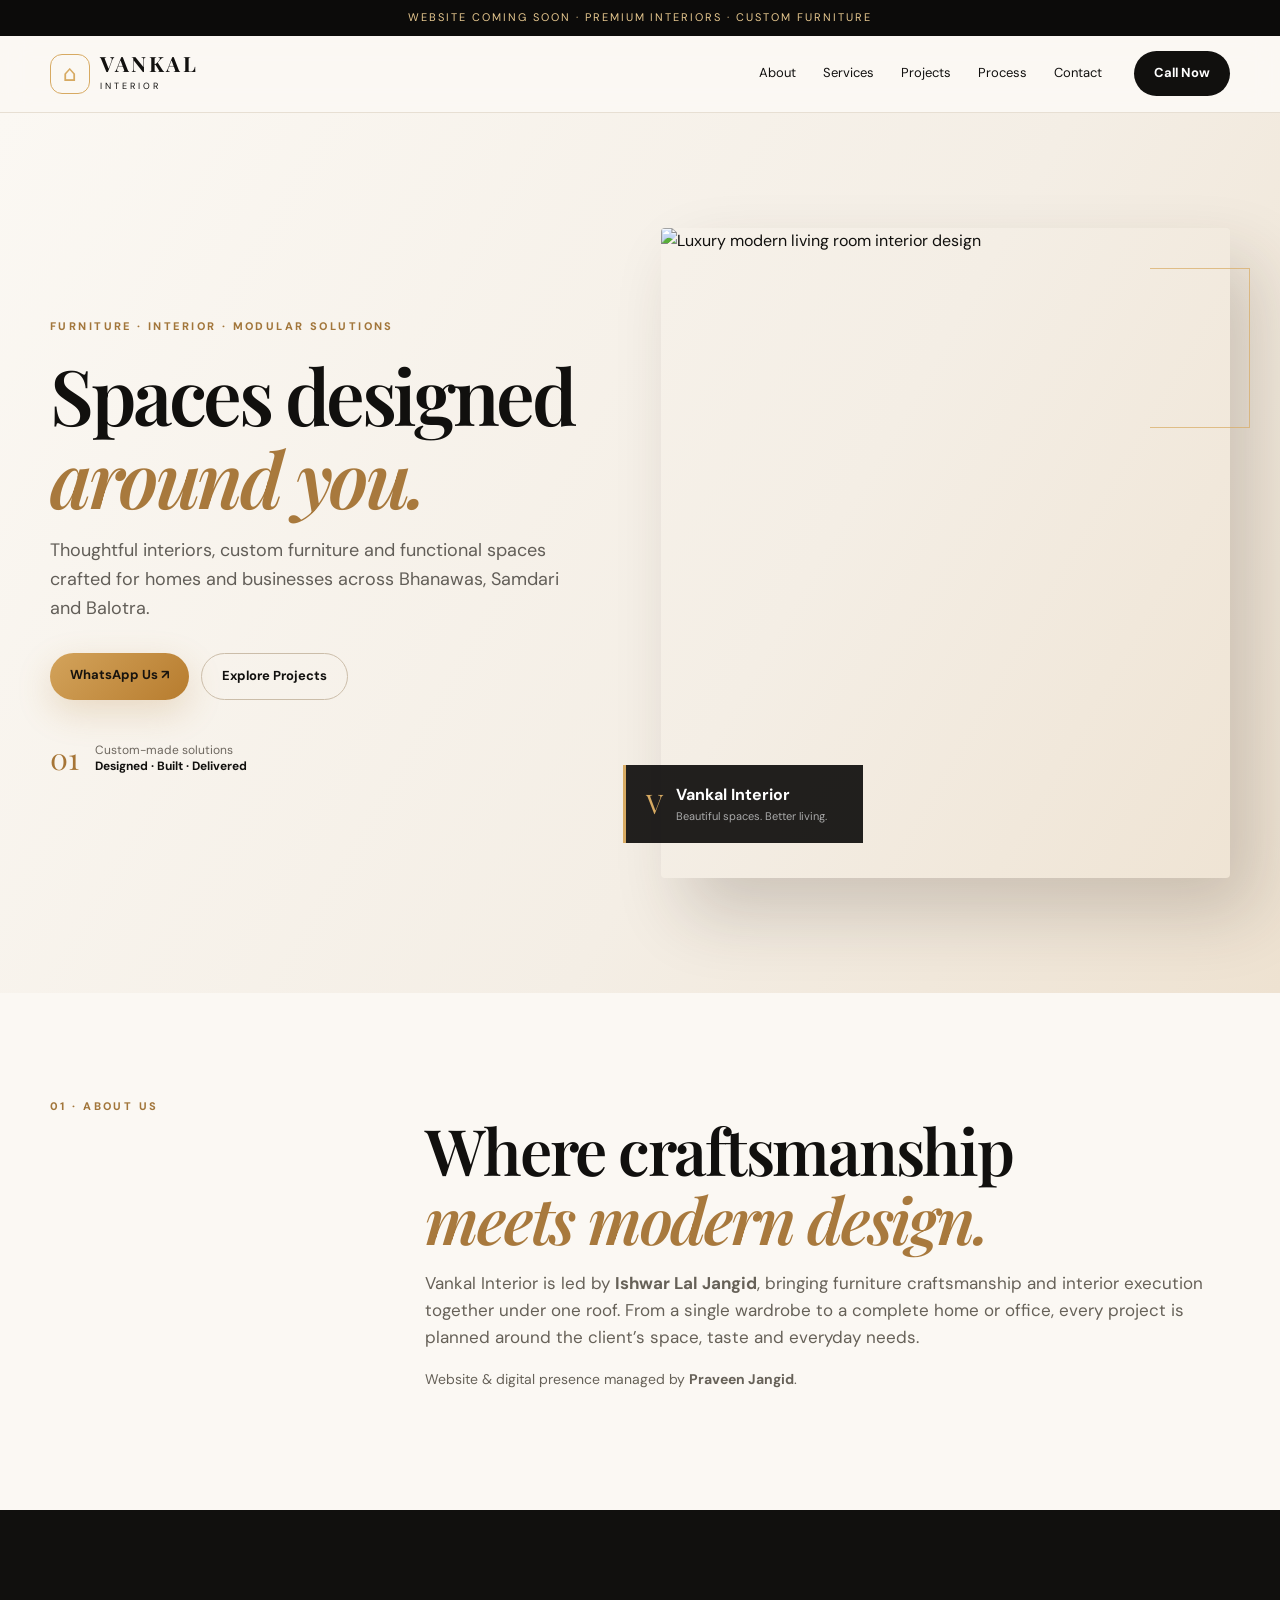
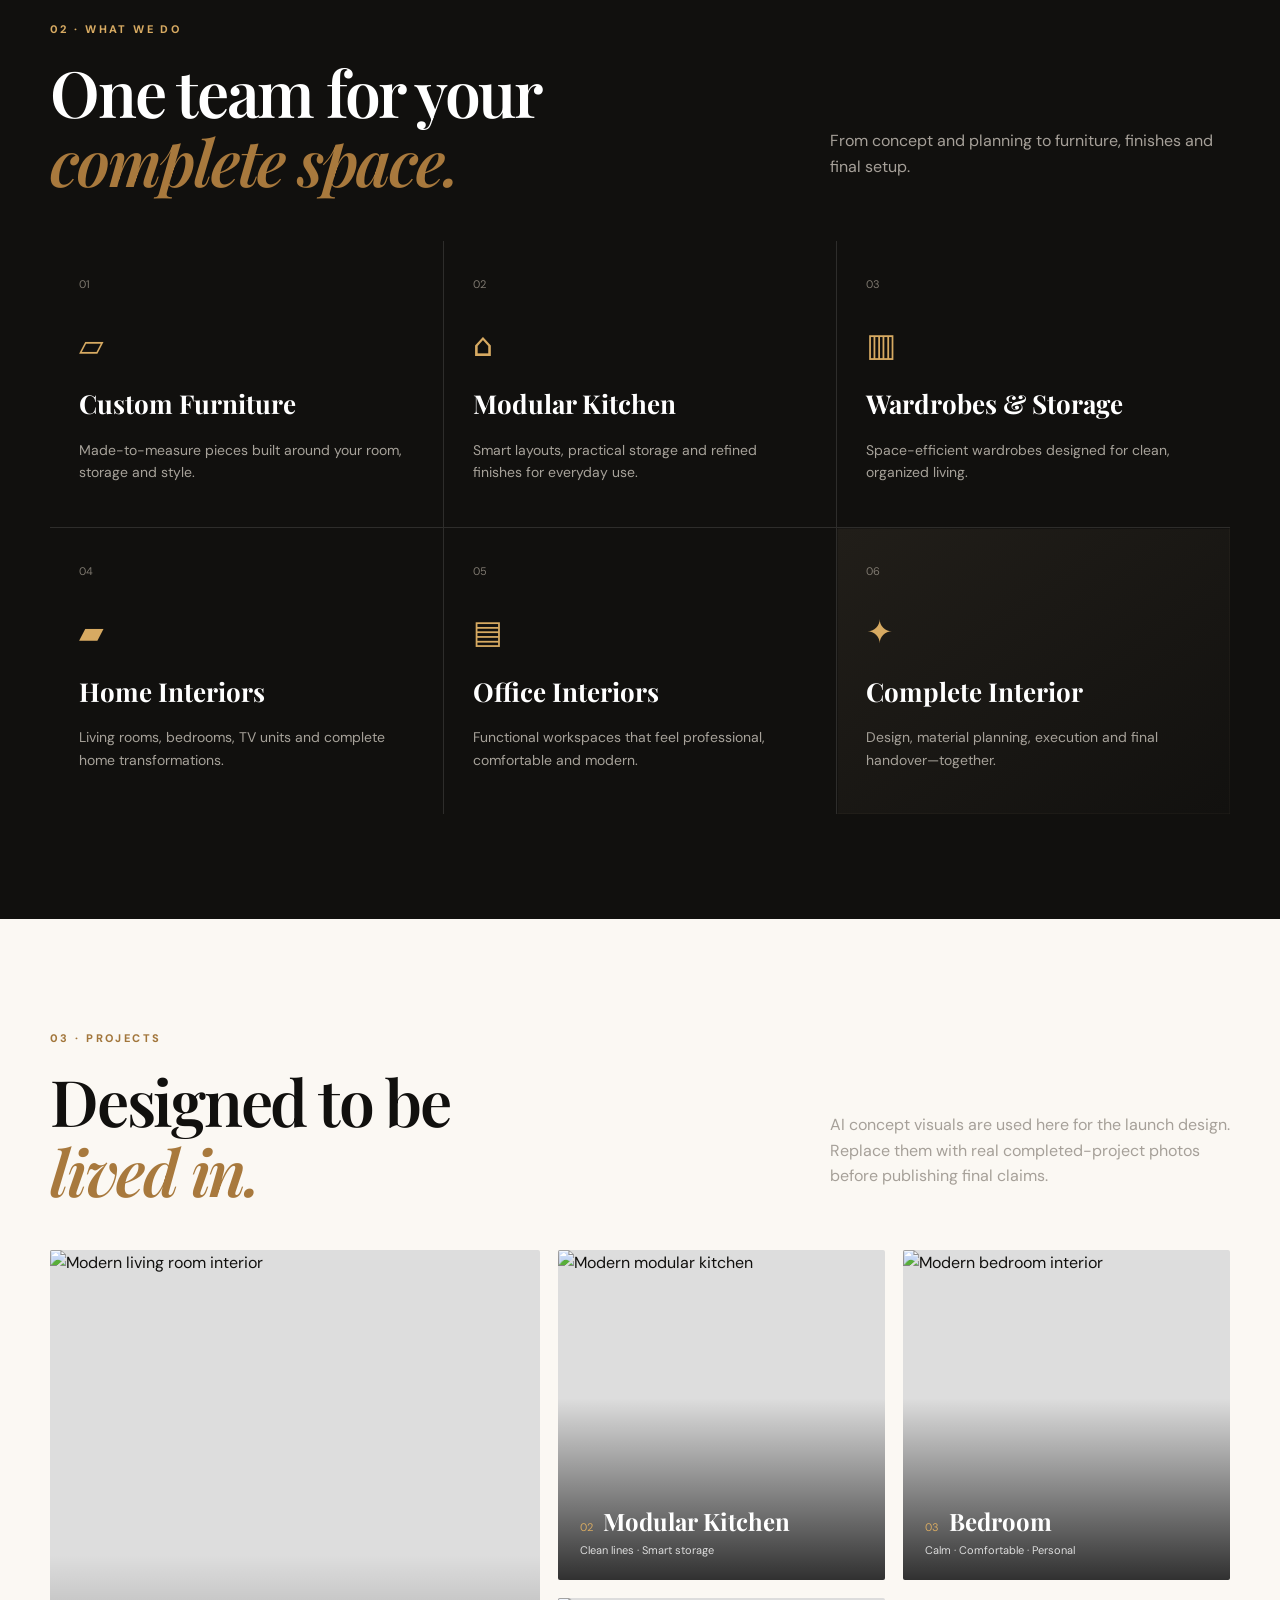
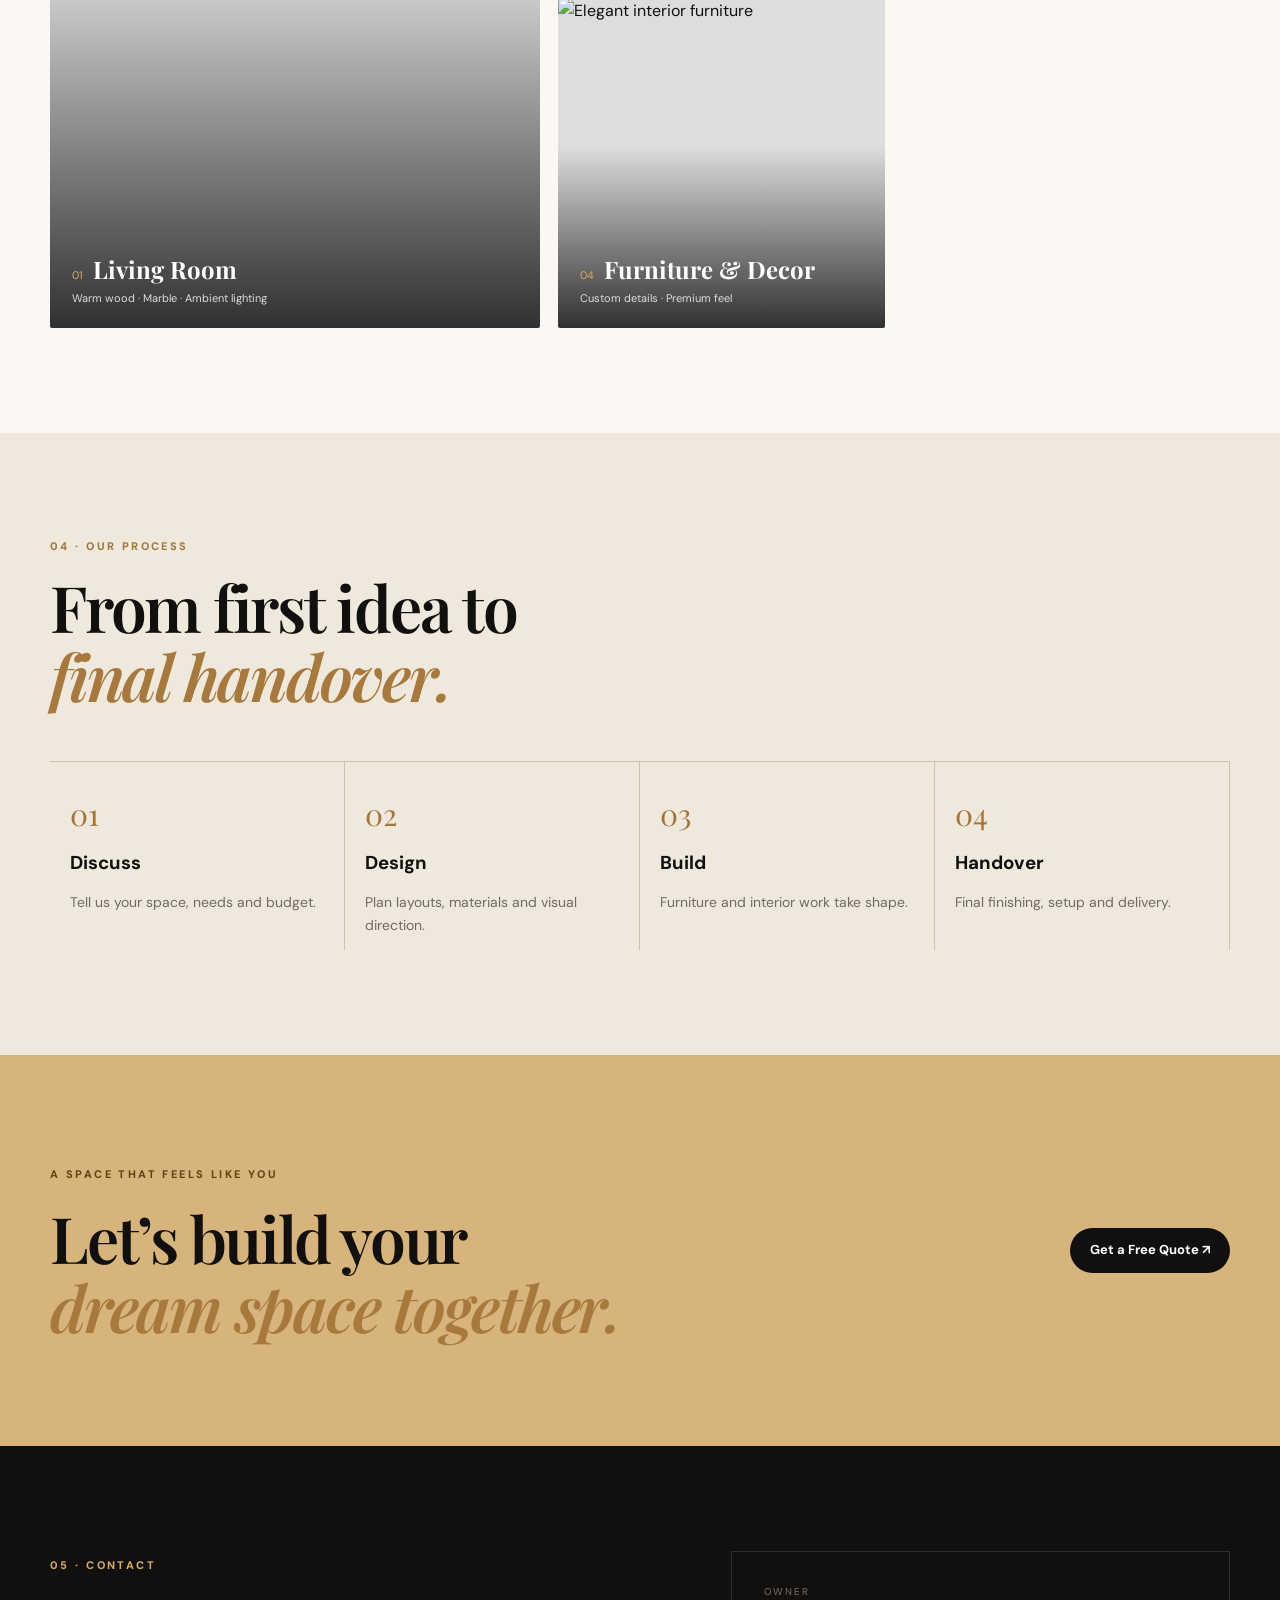
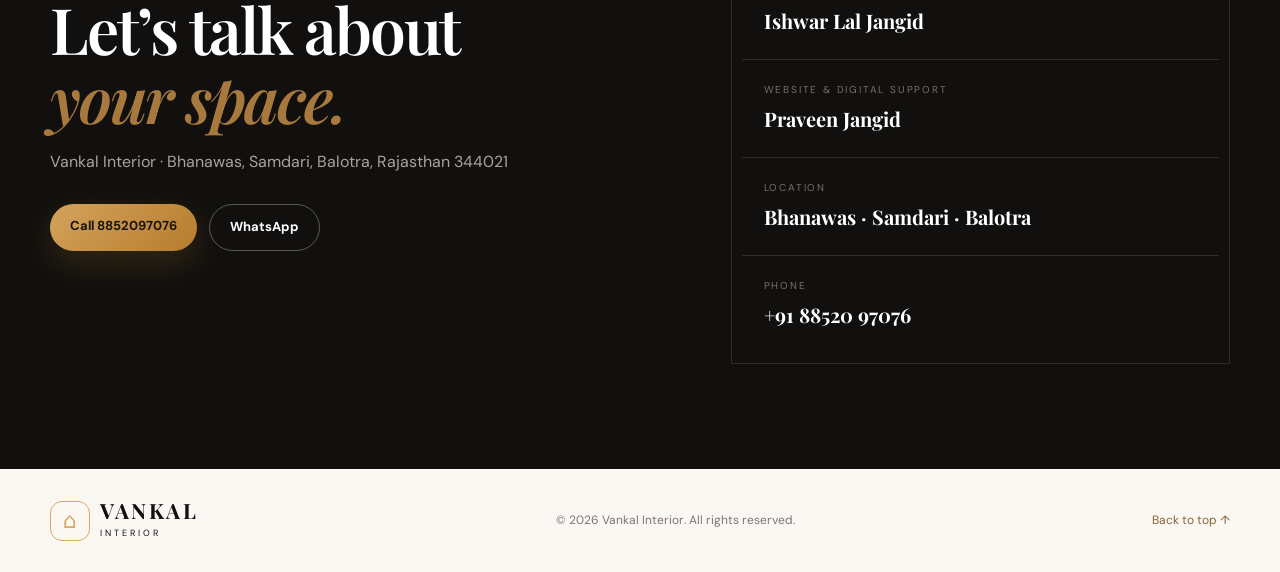
==== index.html @ a860d9b6 "Add files via upload" ====
<!doctype html>
<html lang="en-IN">
<head>
  <meta charset="utf-8">
  <meta name="viewport" content="width=device-width, initial-scale=1">
  <title>Vankal Interior | Furniture & Interior Designer in Bhanawas, Samdari, Balotra</title>
  <meta name="description" content="Vankal Interior by Ishwar Lal Jangid offers custom furniture, modular kitchens, wardrobes, home interiors and office interiors in Bhanawas, Samdari and Balotra, Rajasthan.">
  <meta name="keywords" content="interior designer Bhanawas, interior designer Samdari, interior designer Balotra, furniture Bhanawas, custom furniture Balotra, modular kitchen Samdari, wardrobe furniture Balotra, Vankal Interior">
  <meta name="author" content="Vankal Interior">
  <meta name="theme-color" content="#11100e">
  <meta property="og:title" content="Vankal Interior — Furniture & Interior Solutions">
  <meta property="og:description" content="Custom furniture, modular kitchens, wardrobes and complete interior solutions in Bhanawas, Samdari & Balotra.">
  <meta property="og:type" content="website">
  <meta property="og:image" content="assets/coming-soon-1.png">
  <meta property="og:locale" content="en_IN">
  <link rel="canonical" href="https://YOUR-USERNAME.github.io/vankal-interior/">
  <link rel="icon" href="data:image/svg+xml,%3Csvg xmlns='http://www.w3.org/2000/svg' viewBox='0 0 100 100'%3E%3Crect width='100' height='100' rx='20' fill='%2311100e'/%3E%3Cpath d='M18 53 50 25l32 28v28H18z' fill='none' stroke='%23d9ad63' stroke-width='7'/%3E%3Cpath d='M35 62h30v19H35z' fill='%23d9ad63'/%3E%3C/svg%3E">
  <link rel="preconnect" href="https://fonts.googleapis.com">
  <link rel="preconnect" href="https://fonts.gstatic.com" crossorigin>
  <link href="https://fonts.googleapis.com/css2?family=DM+Sans:wght@400;500;600;700&family=Playfair+Display:wght@500;600;700&display=swap" rel="stylesheet">
  <link rel="stylesheet" href="styles.css">

  <script type="application/ld+json">
  {
    "@context":"https://schema.org",
    "@type":["LocalBusiness","HomeAndConstructionBusiness"],
    "name":"Vankal Interior",
    "image":"https://YOUR-USERNAME.github.io/vankal-interior/assets/coming-soon-1.png",
    "url":"https://YOUR-USERNAME.github.io/vankal-interior/",
    "telephone":"+91-8852097076",
    "address":{
      "@type":"PostalAddress",
      "streetAddress":"Bhanawas",
      "addressLocality":"Samdari",
      "addressRegion":"Rajasthan",
      "postalCode":"344021",
      "addressCountry":"IN"
    },
    "areaServed":["Bhanawas","Samdari","Balotra"],
    "founder":{"@type":"Person","name":"Ishwar Lal Jangid"},
    "sameAs":[]
  }
  </script>
</head>
<body>
  <div class="announcement">WEBSITE COMING SOON · PREMIUM INTERIORS · CUSTOM FURNITURE</div>
  <header class="nav-wrap">
    <nav class="nav container" aria-label="Primary navigation">
      <a class="brand" href="#top" aria-label="Vankal Interior home">
        <span class="brand-mark">⌂</span><span><b>VANKAL</b><small>INTERIOR</small></span>
      </a>
      <div class="nav-links">
        <a href="#about">About</a><a href="#services">Services</a><a href="#projects">Projects</a><a href="#process">Process</a><a href="#contact">Contact</a>
      </div>
      <a class="nav-cta" href="tel:+918852097076">Call Now</a>
      <button class="menu-btn" aria-label="Open menu" aria-expanded="false">☰</button>
    </nav>
  </header>

  <main id="top">
    <section class="hero section-pad">
      <div class="hero-glow"></div>
      <div class="container hero-grid">
        <div class="hero-copy reveal">
          <div class="eyebrow">FURNITURE · INTERIOR · MODULAR SOLUTIONS</div>
          <h1>Spaces designed<br><em>around you.</em></h1>
          <p class="lead">Thoughtful interiors, custom furniture and functional spaces crafted for homes and businesses across Bhanawas, Samdari and Balotra.</p>
          <div class="hero-actions"><a class="btn btn-gold" href="https://wa.me/918852097076?text=Hello%20Vankal%20Interior%2C%20I%20want%20a%20design%20consultation." target="_blank" rel="noopener">WhatsApp Us ↗</a><a class="btn btn-outline" href="#projects">Explore Projects</a></div>
          <div class="mini-proof"><span>01</span><p>Custom-made solutions<br><b>Designed · Built · Delivered</b></p></div>
        </div>
        <div class="hero-visual reveal">
          <div class="image-frame"><img src="https://images.unsplash.com/photo-1600607687920-4e2a09cf159d?auto=format&fit=crop&w=1400&q=88" alt="Luxury modern living room interior design" loading="eager"></div>
          <div class="floating-card"><span>V</span><div><strong>Vankal Interior</strong><small>Beautiful spaces. Better living.</small></div></div>
          <div class="gold-stroke"></div>
        </div>
      </div>
    </section>

    <section id="about" class="section-pad about">
      <div class="container two-col">
        <div class="section-kicker">01 · ABOUT US</div>
        <div><h2>Where craftsmanship<br><em>meets modern design.</em></h2><p>Vankal Interior is led by <strong>Ishwar Lal Jangid</strong>, bringing furniture craftsmanship and interior execution together under one roof. From a single wardrobe to a complete home or office, every project is planned around the client’s space, taste and everyday needs.</p><p class="muted">Website & digital presence managed by <strong>Praveen Jangid</strong>.</p></div>
      </div>
    </section>

    <section id="services" class="section-pad dark-section">
      <div class="container">
        <div class="section-head"><div><span class="section-kicker">02 · WHAT WE DO</span><h2>One team for your<br><em>complete space.</em></h2></div><p>From concept and planning to furniture, finishes and final setup.</p></div>
        <div class="service-grid">
          <article class="service-card"><span>01</span><div class="service-icon">▱</div><h3>Custom Furniture</h3><p>Made-to-measure pieces built around your room, storage and style.</p></article>
          <article class="service-card"><span>02</span><div class="service-icon">⌂</div><h3>Modular Kitchen</h3><p>Smart layouts, practical storage and refined finishes for everyday use.</p></article>
          <article class="service-card"><span>03</span><div class="service-icon">▥</div><h3>Wardrobes & Storage</h3><p>Space-efficient wardrobes designed for clean, organized living.</p></article>
          <article class="service-card"><span>04</span><div class="service-icon">▰</div><h3>Home Interiors</h3><p>Living rooms, bedrooms, TV units and complete home transformations.</p></article>
          <article class="service-card"><span>05</span><div class="service-icon">▤</div><h3>Office Interiors</h3><p>Functional workspaces that feel professional, comfortable and modern.</p></article>
          <article class="service-card featured"><span>06</span><div class="service-icon">✦</div><h3>Complete Interior</h3><p>Design, material planning, execution and final handover—together.</p></article>
        </div>
      </div>
    </section>

    <section id="projects" class="section-pad">
      <div class="container"><div class="section-head"><div><span class="section-kicker">03 · PROJECTS</span><h2>Designed to be<br><em>lived in.</em></h2></div><p>AI concept visuals are used here for the launch design. Replace them with real completed-project photos before publishing final claims.</p></div>
        <div class="project-grid">
          <figure class="project project-large"><img src="https://images.unsplash.com/photo-1600210492486-724fe5c67fb0?auto=format&fit=crop&w=1200&q=85" alt="Modern living room interior" loading="lazy"><figcaption><span>01</span><b>Living Room</b><small>Warm wood · Marble · Ambient lighting</small></figcaption></figure>
          <figure class="project"><img src="https://images.unsplash.com/photo-1600566753190-17f0baa2a6c3?auto=format&fit=crop&w=900&q=85" alt="Modern modular kitchen" loading="lazy"><figcaption><span>02</span><b>Modular Kitchen</b><small>Clean lines · Smart storage</small></figcaption></figure>
          <figure class="project"><img src="https://images.unsplash.com/photo-1616486338812-3dadae4b4ace?auto=format&fit=crop&w=900&q=85" alt="Modern bedroom interior" loading="lazy"><figcaption><span>03</span><b>Bedroom</b><small>Calm · Comfortable · Personal</small></figcaption></figure>
          <figure class="project"><img src="https://images.unsplash.com/photo-1618220179428-22790b461013?auto=format&fit=crop&w=900&q=85" alt="Elegant interior furniture" loading="lazy"><figcaption><span>04</span><b>Furniture & Decor</b><small>Custom details · Premium feel</small></figcaption></figure>
        </div>
      </div>
    </section>

    <section id="process" class="section-pad process-section">
      <div class="container"><div class="section-kicker">04 · OUR PROCESS</div><h2>From first idea to<br><em>final handover.</em></h2><div class="steps"><div><span>01</span><h3>Discuss</h3><p>Tell us your space, needs and budget.</p></div><div><span>02</span><h3>Design</h3><p>Plan layouts, materials and visual direction.</p></div><div><span>03</span><h3>Build</h3><p>Furniture and interior work take shape.</p></div><div><span>04</span><h3>Handover</h3><p>Final finishing, setup and delivery.</p></div></div></div>
    </section>

    <section class="section-pad quote-section"><div class="container quote-card"><div><span class="section-kicker">A SPACE THAT FEELS LIKE YOU</span><h2>Let’s build your<br><em>dream space together.</em></h2></div><a class="btn btn-dark" href="https://wa.me/918852097076?text=Hello%20Vankal%20Interior%2C%20I%20would%20like%20a%20quote." target="_blank" rel="noopener">Get a Free Quote ↗</a></div></section>

    <section id="contact" class="section-pad dark-section contact-section">
      <div class="container contact-grid"><div><span class="section-kicker">05 · CONTACT</span><h2>Let’s talk about<br><em>your space.</em></h2><p class="contact-copy">Vankal Interior · Bhanawas, Samdari, Balotra, Rajasthan 344021</p><div class="contact-actions"><a class="btn btn-gold" href="tel:+918852097076">Call 8852097076</a><a class="btn btn-outline-light" href="https://wa.me/918852097076" target="_blank" rel="noopener">WhatsApp</a></div></div><div class="contact-panel"><div><small>OWNER</small><strong>Ishwar Lal Jangid</strong></div><div><small>WEBSITE & DIGITAL SUPPORT</small><strong>Praveen Jangid</strong></div><div><small>LOCATION</small><strong>Bhanawas · Samdari · Balotra</strong></div><div><small>PHONE</small><strong>+91 88520 97076</strong></div></div></div>
    </section>
  </main>
  <footer><div class="container footer"><div class="brand"><span class="brand-mark">⌂</span><span><b>VANKAL</b><small>INTERIOR</small></span></div><p>© <span id="year"></span> Vankal Interior. All rights reserved.</p><a href="#top">Back to top ↑</a></div></footer>
  <script src="script.js"></script>
</body>
</html>
---- styles.css ----
:root{--ink:#11100e;--ink2:#191714;--cream:#f3eee6;--paper:#fbf8f3;--gold:#d7aa62;--gold2:#f0d09b;--line:rgba(255,255,255,.12);--muted:#9f9a92;--max:1180px}*{box-sizing:border-box}html{scroll-behavior:smooth}body{margin:0;background:var(--paper);color:var(--ink);font-family:'DM Sans',system-ui,sans-serif;line-height:1.6}img{display:block;width:100%;height:100%;object-fit:cover}a{color:inherit;text-decoration:none}.container{width:min(var(--max),calc(100% - 40px));margin:auto}.announcement{background:#0c0b0a;color:#e7c88f;text-align:center;font-size:11px;letter-spacing:.18em;padding:9px 15px}.nav-wrap{position:sticky;top:0;z-index:50;background:rgba(251,248,243,.92);backdrop-filter:blur(14px);border-bottom:1px solid #e7dfd3}.nav{height:76px;display:flex;align-items:center;gap:32px}.brand{display:flex;align-items:center;gap:10px;min-width:180px}.brand-mark{width:40px;height:40px;border:1px solid var(--gold);display:grid;place-items:center;border-radius:12px;color:var(--gold);font-size:22px}.brand b{display:block;font-family:'Playfair Display',serif;font-size:21px;letter-spacing:.12em;line-height:1}.brand small{display:block;font-size:9px;letter-spacing:.34em;margin-top:5px}.nav-links{display:flex;gap:27px;margin-left:auto;font-size:13px}.nav-links a:hover{color:#a67536}.nav-cta,.btn{border-radius:999px;padding:12px 20px;font-size:13px;font-weight:700}.nav-cta{background:var(--ink);color:white}.menu-btn{display:none;background:none;border:0;font-size:23px}.section-pad{padding:105px 0}.hero{background:linear-gradient(120deg,#fbf8f3 0%,#f4eee5 60%,#eee2d1 100%);position:relative;overflow:hidden}.hero-grid{display:grid;grid-template-columns:1fr 1.05fr;gap:70px;align-items:center;min-height:670px}.eyebrow,.section-kicker{font-size:11px;letter-spacing:.22em;font-weight:800;color:#a2763b}.hero h1,h2{font-family:'Playfair Display',serif;font-weight:600;line-height:1.08;margin:17px 0}.hero h1{font-size:clamp(52px,6vw,88px);letter-spacing:-.045em}.hero h1 em,h2 em{color:#a8793d;font-style:italic}.lead{font-size:18px;color:#625e58;max-width:600px}.hero-actions{display:flex;gap:12px;margin:30px 0}.btn-gold{background:linear-gradient(135deg,#d3a35b,#b77c2e);color:#17130e;box-shadow:0 12px 35px rgba(177,121,46,.22)}.btn-outline{border:1px solid #cbbda9}.btn-outline-light{border:1px solid rgba(255,255,255,.3);color:white}.btn-dark{background:var(--ink);color:white}.mini-proof{display:flex;gap:16px;align-items:center;color:#6d675f}.mini-proof span{font-family:'Playfair Display';font-size:30px;color:#a67536}.mini-proof p{font-size:12px;line-height:1.4}.mini-proof b{color:var(--ink)}.hero-visual{position:relative}.image-frame{height:650px;border-radius:4px;overflow:hidden;box-shadow:25px 35px 70px rgba(54,42,29,.2)}.image-frame img{transition:transform .8s}.hero-visual:hover img{transform:scale(1.03)}.floating-card{position:absolute;bottom:35px;left:-38px;background:rgba(17,16,14,.93);color:white;padding:17px 20px;display:flex;gap:13px;align-items:center;border-left:3px solid var(--gold);min-width:240px}.floating-card>span{font-family:'Playfair Display';font-size:27px;color:var(--gold)}.floating-card strong,.floating-card small{display:block}.floating-card small{color:#aaa;font-size:11px}.gold-stroke{position:absolute;right:-20px;top:40px;width:100px;height:160px;border:1px solid var(--gold);border-left:0;opacity:.7}.two-col{display:grid;grid-template-columns:.55fr 1.45fr;gap:70px}.two-col h2,h2{font-size:clamp(38px,5vw,65px);letter-spacing:-.035em}.two-col p{font-size:17px;color:#666158;max-width:780px}.muted{font-size:14px!important}.dark-section{background:var(--ink);color:white}.dark-section .section-kicker{color:var(--gold)}.section-head{display:flex;justify-content:space-between;align-items:end;gap:40px;margin-bottom:45px}.section-head h2{margin-bottom:0}.section-head>p{color:#a6a099;max-width:400px}.service-grid{display:grid;grid-template-columns:repeat(3,1fr);gap:1px;background:var(--line)}.service-card{background:var(--ink);min-height:270px;padding:28px;border:1px solid transparent;position:relative}.service-card:hover{background:#1d1b18;border-color:rgba(215,170,98,.3)}.service-card>span{font-size:11px;color:#7e786f}.service-icon{color:var(--gold);font-size:32px;margin:25px 0 12px}.service-card h3{font-family:'Playfair Display';font-size:26px;margin:0 0 8px}.service-card p{color:#a7a29a;font-size:14px}.service-card.featured{background:linear-gradient(145deg,#211e19,#12110f)}.project-grid{display:grid;grid-template-columns:1.35fr .9fr .9fr;grid-auto-rows:330px;gap:18px}.project{position:relative;overflow:hidden;margin:0;border-radius:2px;background:#ddd}.project-large{grid-row:span 2}.project:after{content:'';position:absolute;inset:0;background:linear-gradient(0deg,rgba(0,0,0,.78),transparent 55%)}.project img{transition:transform .7s}.project:hover img{transform:scale(1.05)}figcaption{position:absolute;bottom:20px;left:22px;right:20px;color:white;z-index:2}.project figcaption span{color:var(--gold);font-size:11px;margin-right:10px}.project figcaption b{font-family:'Playfair Display';font-size:24px}.project figcaption small{display:block;color:#ddd;font-size:11px;margin-top:2px}.process-section{background:#efe8dd}.steps{display:grid;grid-template-columns:repeat(4,1fr);margin-top:50px;border-top:1px solid #cfc2af}.steps>div{padding:28px 20px 0;border-right:1px solid #cfc2af}.steps span{color:#a67536;font-family:'Playfair Display';font-size:30px}.steps h3{margin:10px 0 5px}.steps p{color:#706a62;font-size:14px}.quote-section{background:#d7b47c}.quote-card{display:flex;justify-content:space-between;align-items:center;gap:30px}.quote-card h2{margin-bottom:0}.quote-card .section-kicker{color:#614317}.contact-grid{display:grid;grid-template-columns:1.1fr .9fr;gap:70px;align-items:start}.contact-section h2{color:white}.contact-copy{color:#a9a39a;max-width:500px}.contact-actions{display:flex;gap:12px;margin-top:30px}.contact-panel{border:1px solid var(--line);padding:10px}.contact-panel div{padding:22px;border-bottom:1px solid var(--line)}.contact-panel div:last-child{border-bottom:0}.contact-panel small{display:block;color:#777169;font-size:10px;letter-spacing:.18em}.contact-panel strong{display:block;margin-top:5px;font-family:'Playfair Display';font-size:20px}.footer{padding:30px 0;display:flex;justify-content:space-between;align-items:center;gap:20px;font-size:12px}.footer .brand{min-width:auto}.footer p{color:#777}.footer>a{color:#8a6332}.reveal{animation:up .9s ease both}.reveal:nth-child(2){animation-delay:.12s}@keyframes up{from{opacity:0;transform:translateY(22px)}to{opacity:1;transform:none}}@media(max-width:900px){.nav-links{display:none}.nav-cta{margin-left:auto}.menu-btn{display:block}.nav.menu-open .nav-links{display:flex;position:absolute;top:76px;left:0;right:0;background:var(--paper);padding:20px;flex-direction:column;border-bottom:1px solid #ddd}.hero-grid,.two-col,.contact-grid{grid-template-columns:1fr}.hero-grid{gap:45px}.hero{padding-top:65px}.image-frame{height:500px}.floating-card{left:15px}.service-grid{grid-template-columns:repeat(2,1fr)}.project-grid{grid-template-columns:1fr 1fr;grid-auto-rows:280px}.project-large{grid-row:span 1;grid-column:span 2}.steps{grid-template-columns:repeat(2,1fr)}.steps>div:nth-child(2){border-right:0}.quote-card{flex-direction:column;align-items:flex-start}.section-head{align-items:flex-start;flex-direction:column}}@media(max-width:560px){.container{width:min(100% - 28px,var(--max))}.nav{height:68px}.brand b{font-size:18px}.brand-mark{width:35px;height:35px}.nav-cta{display:none}.section-pad{padding:75px 0}.hero h1{font-size:50px}.lead{font-size:16px}.hero-actions{flex-direction:column}.btn{text-align:center}.image-frame{height:420px}.service-grid,.project-grid{grid-template-columns:1fr}.project-large{grid-column:auto}.steps{grid-template-columns:1fr}.steps>div{border-right:0;border-bottom:1px solid #cfc2af}.footer{flex-direction:column;align-items:flex-start}}
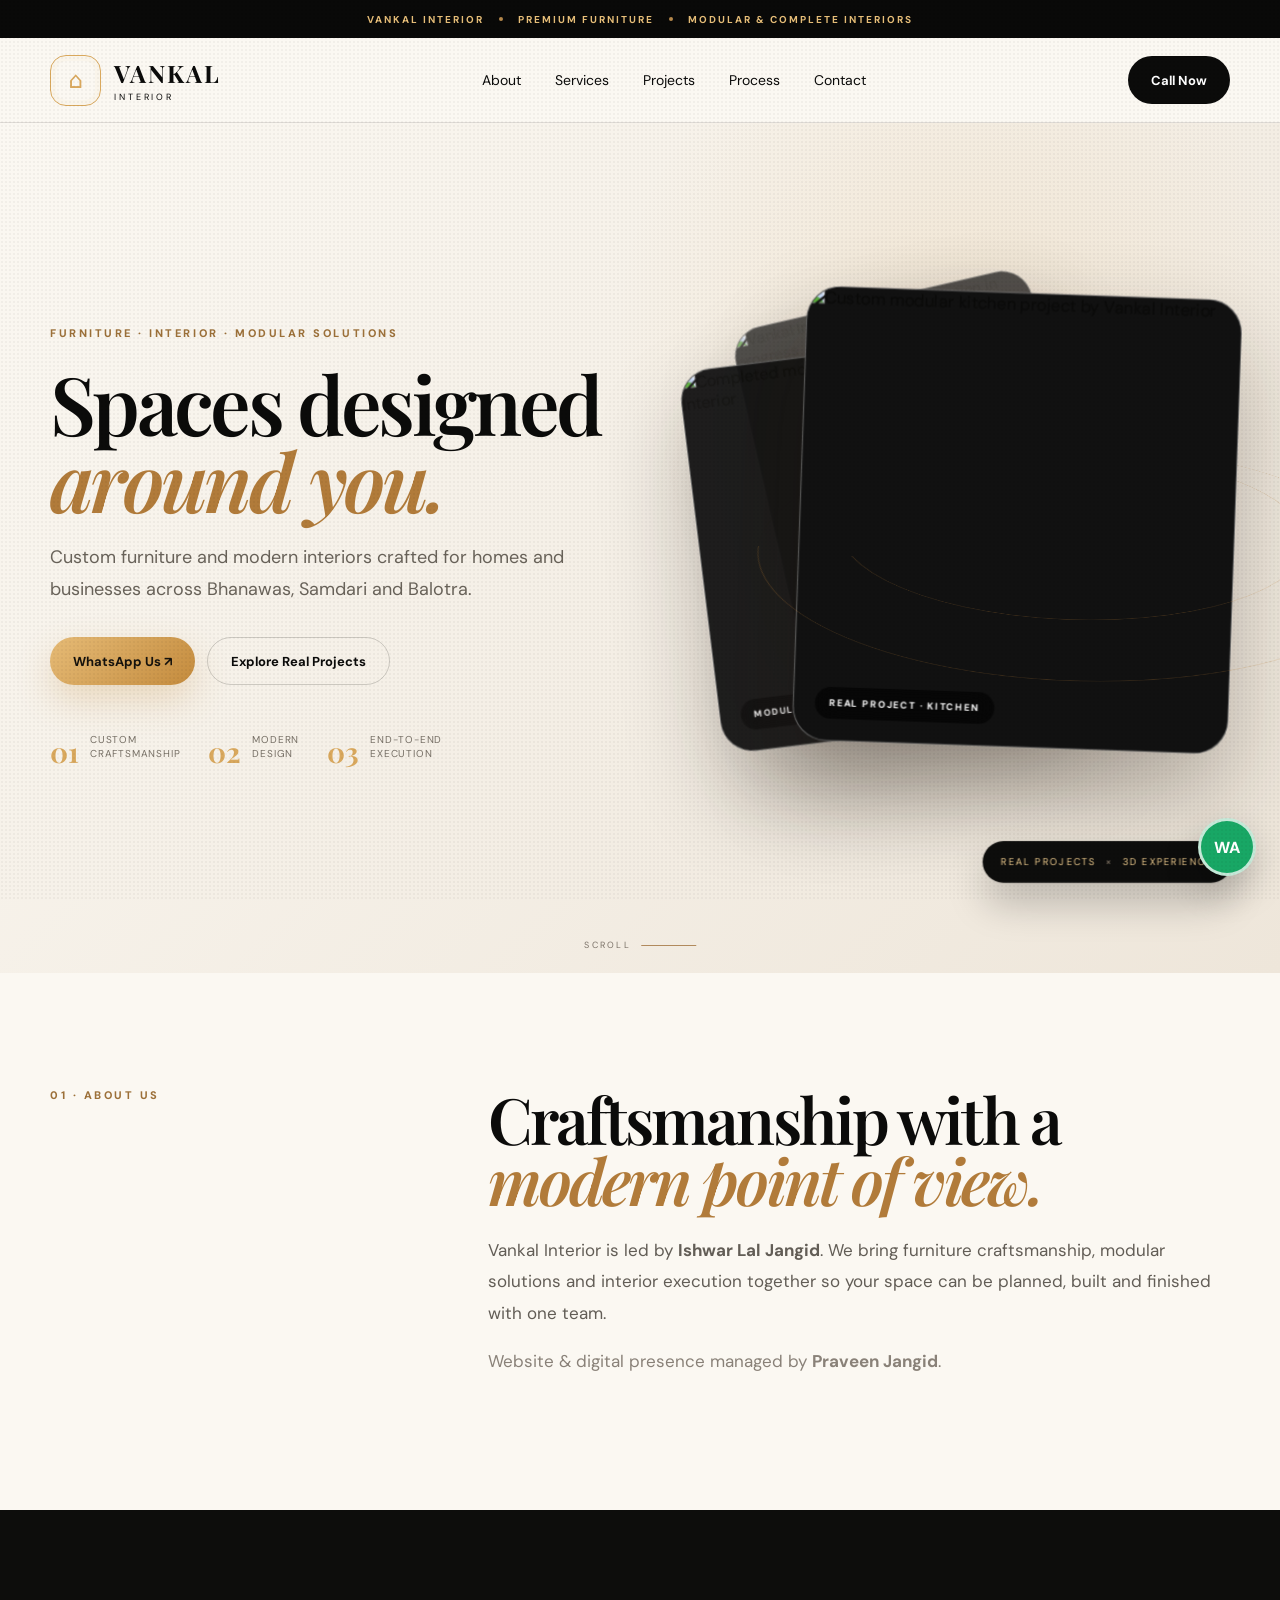
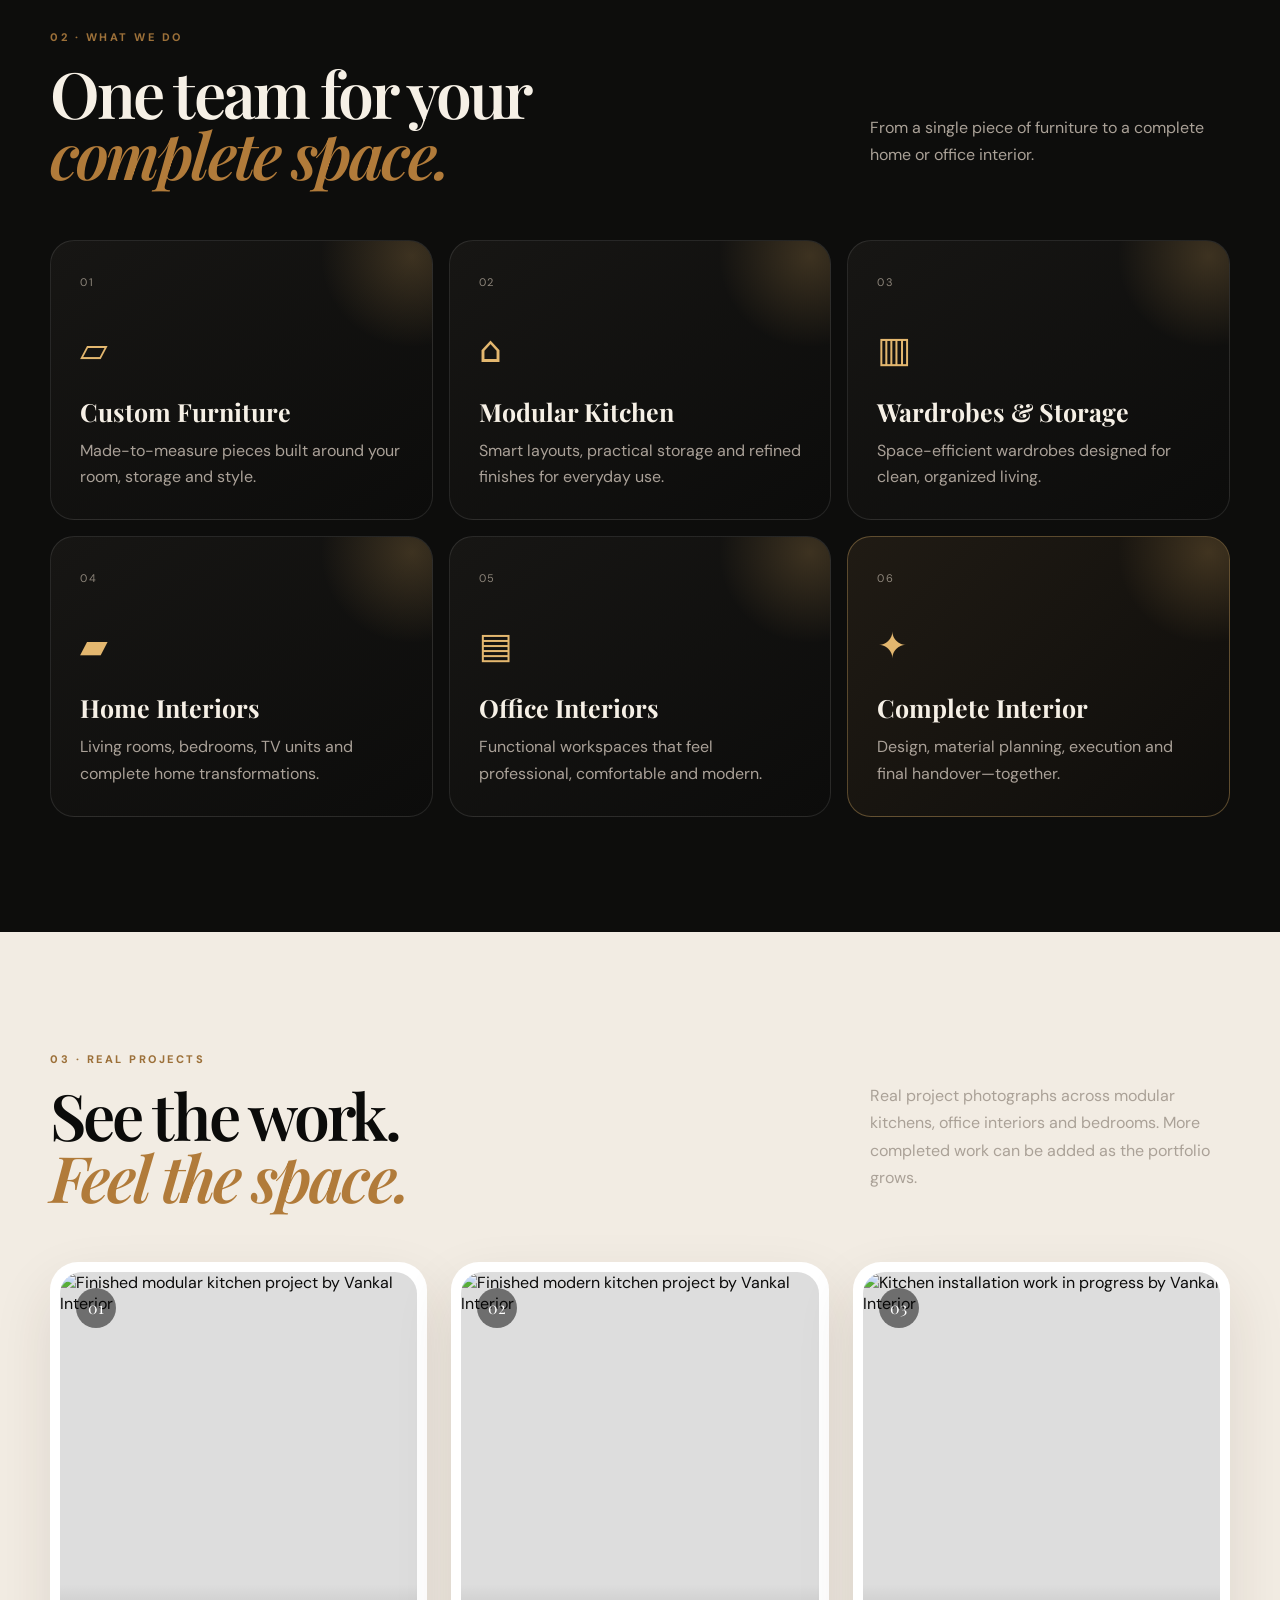
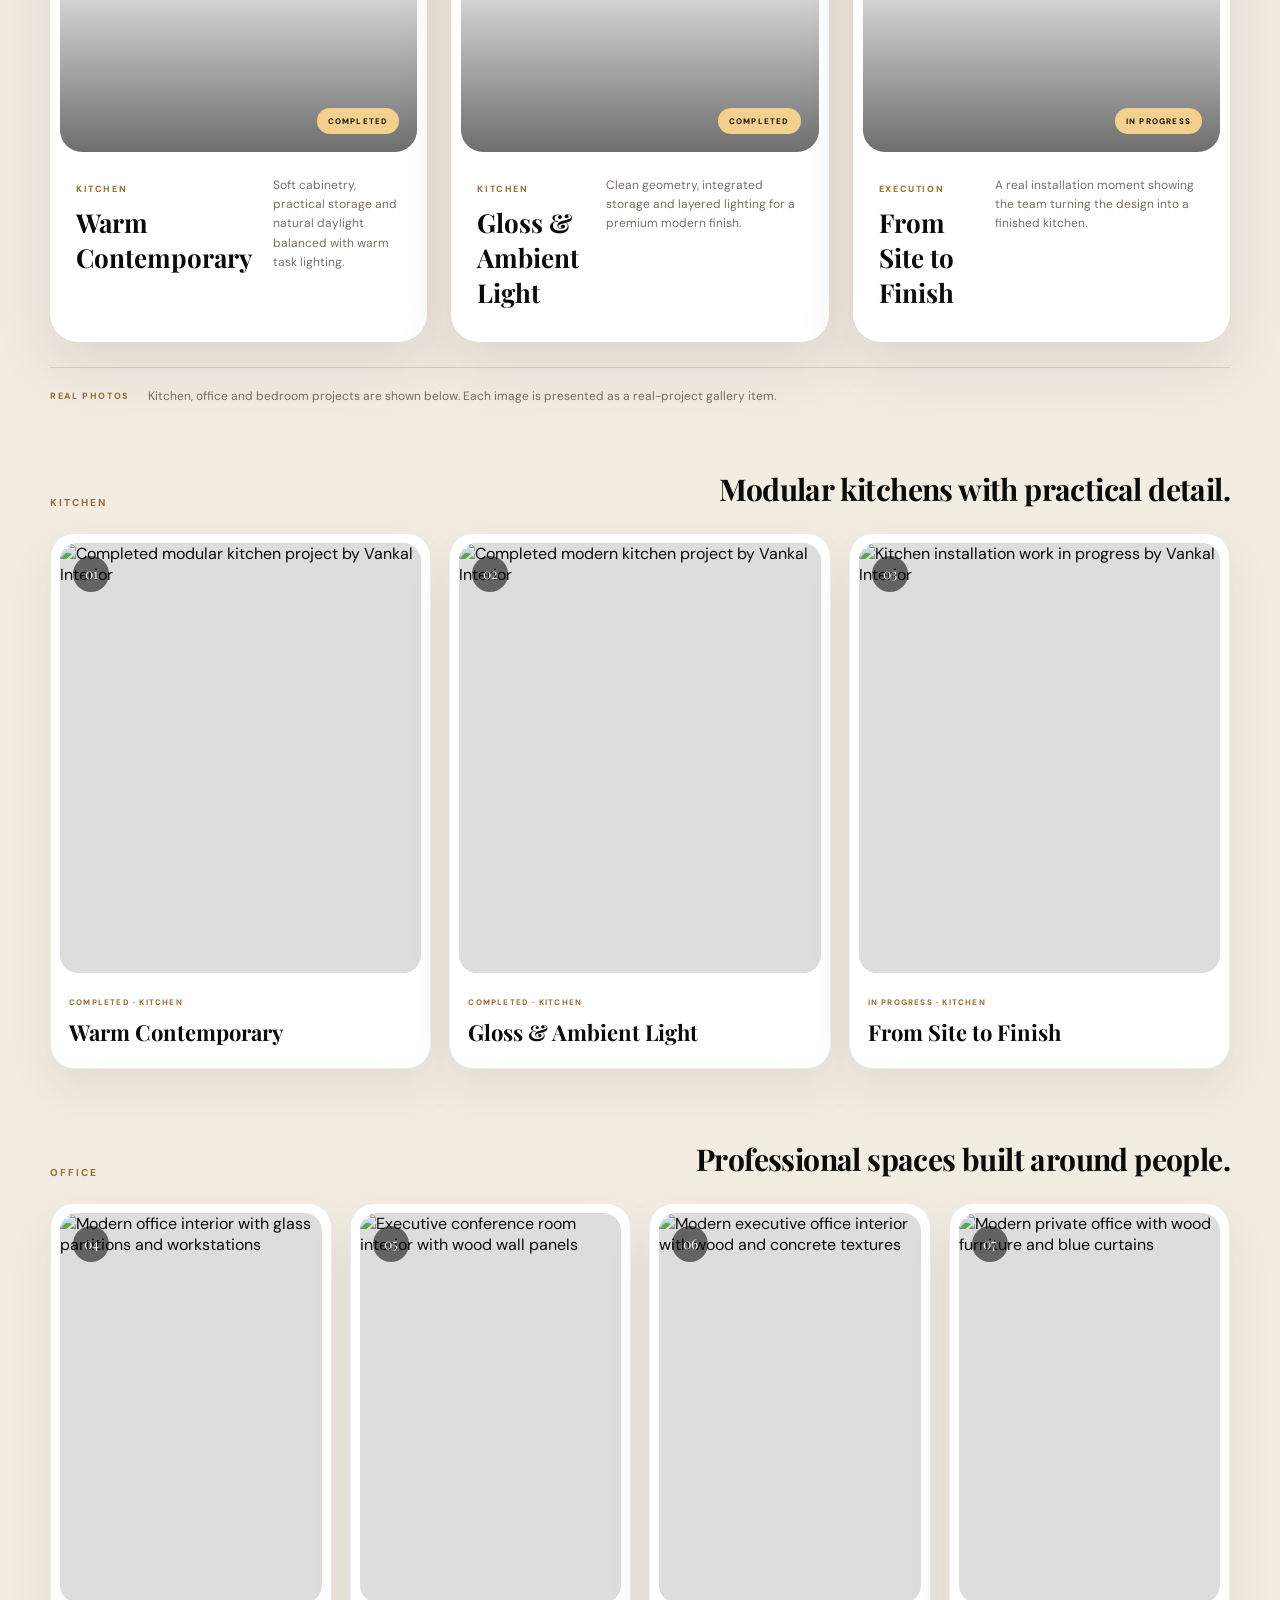
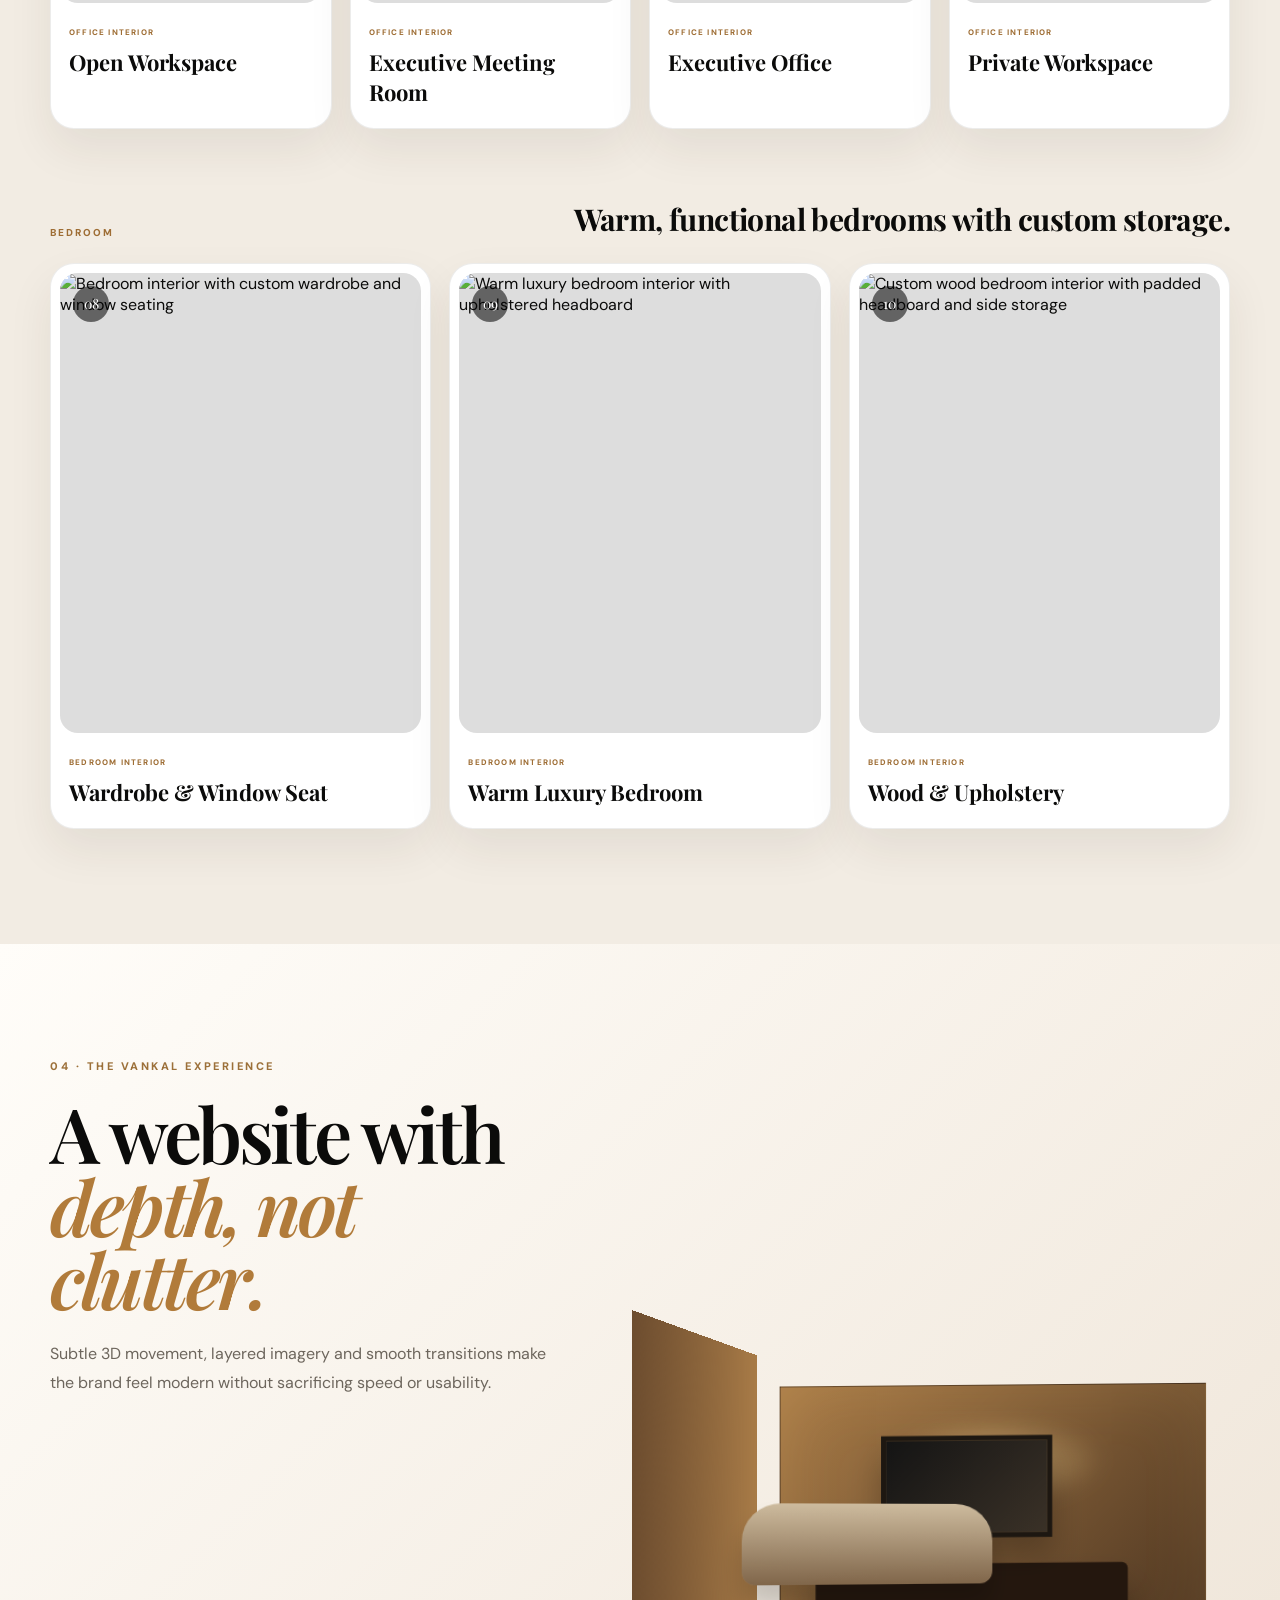
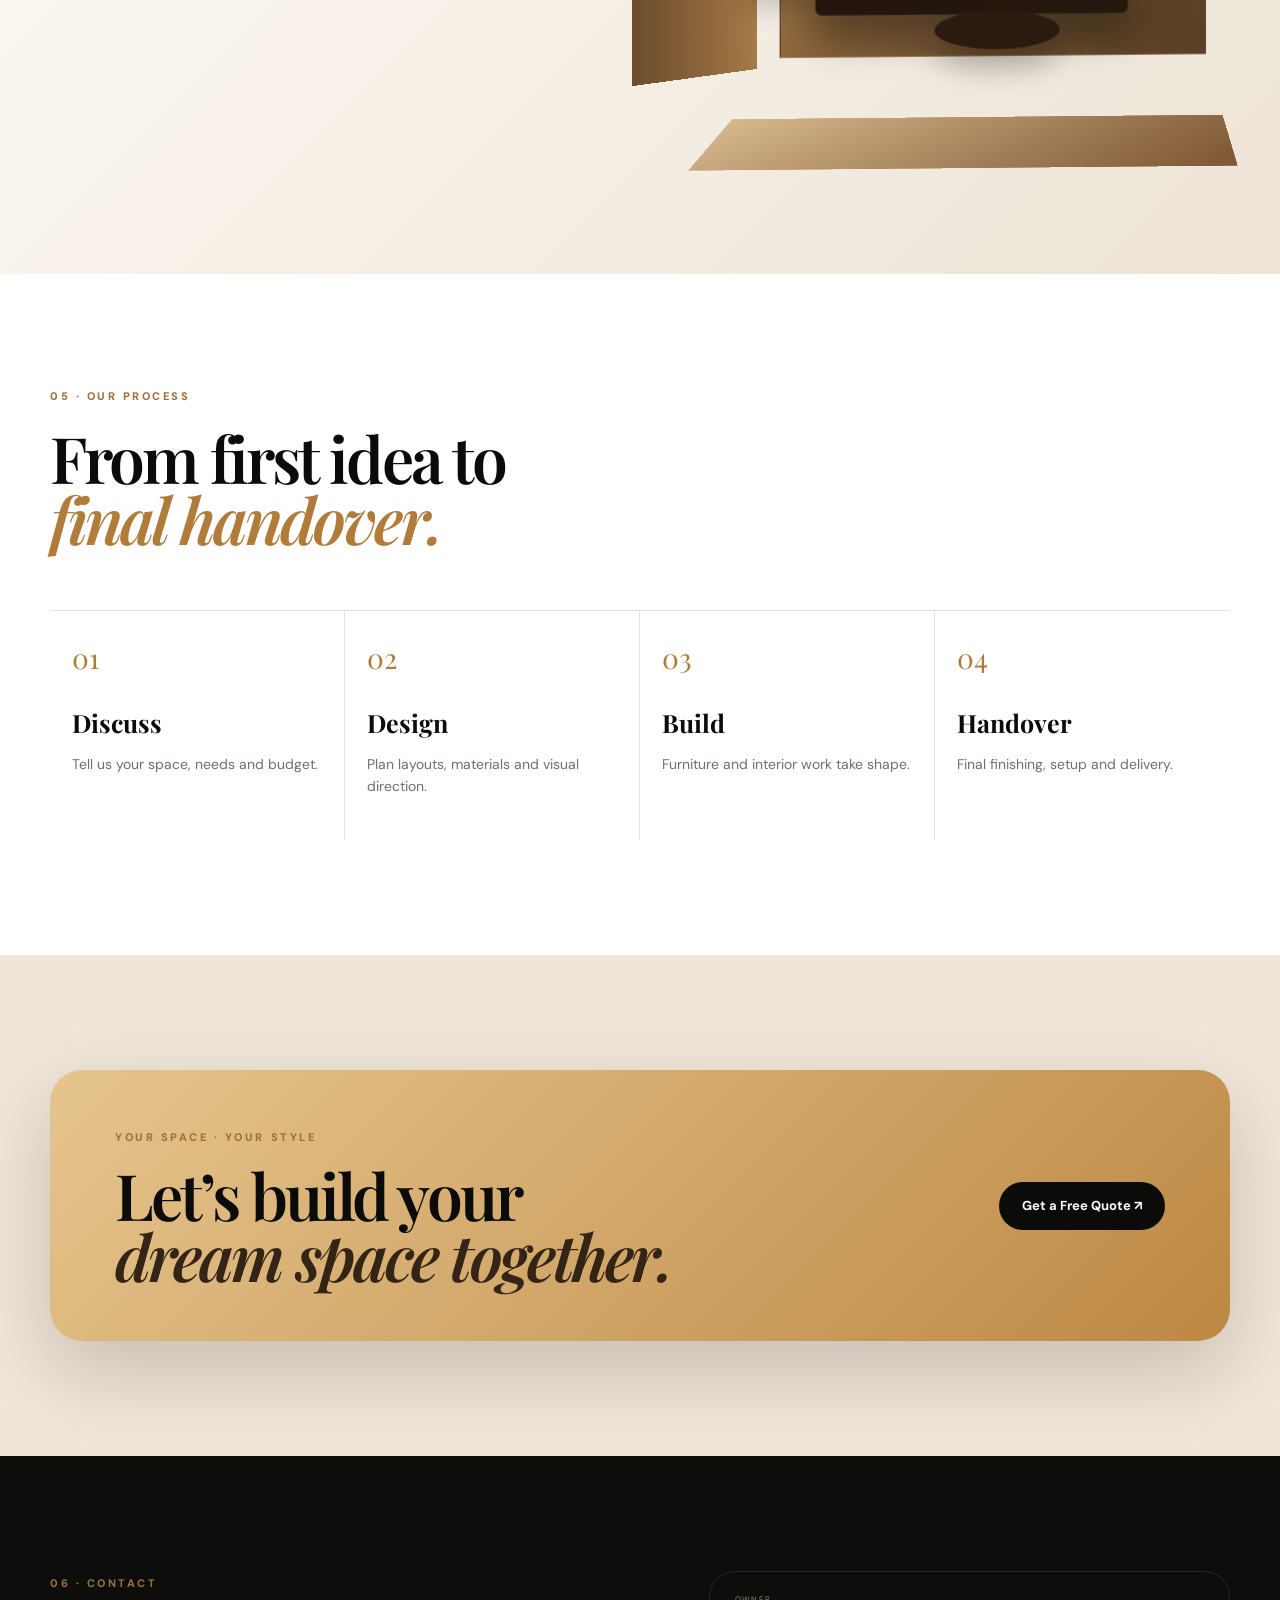
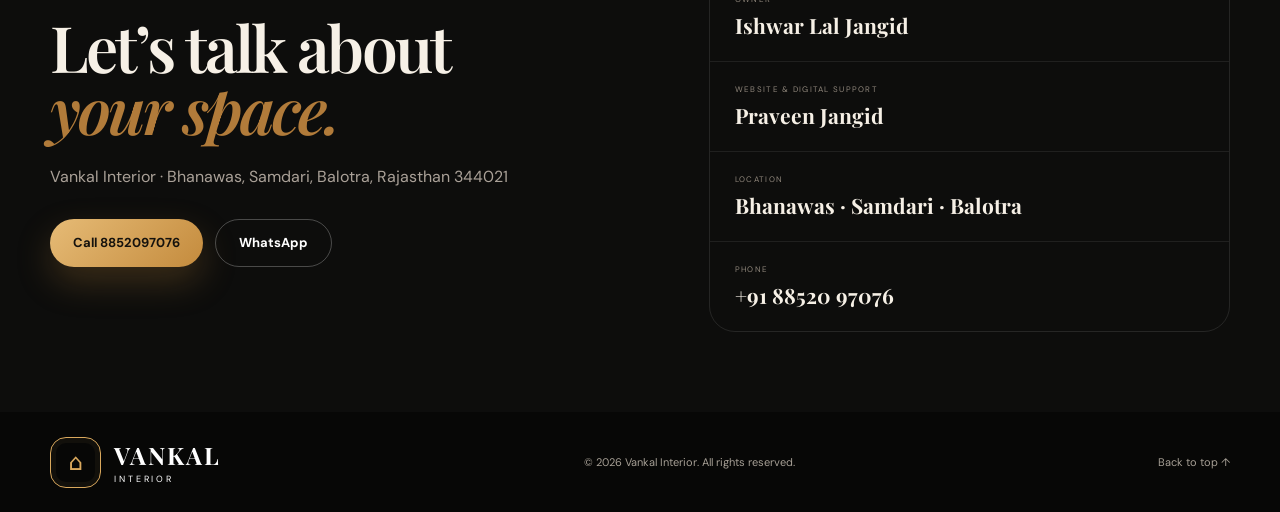
==== commit 8098cd1e: "Add files via upload" ====
--- a/index.html
+++ b/index.html
@@ -7,35 +7,27 @@
   <meta name="description" content="Vankal Interior by Ishwar Lal Jangid offers custom furniture, modular kitchens, wardrobes, home interiors and office interiors in Bhanawas, Samdari and Balotra, Rajasthan.">
   <meta name="keywords" content="interior designer Bhanawas, interior designer Samdari, interior designer Balotra, furniture Bhanawas, custom furniture Balotra, modular kitchen Samdari, wardrobe furniture Balotra, Vankal Interior">
   <meta name="author" content="Vankal Interior">
-  <meta name="theme-color" content="#11100e">
+  <meta name="theme-color" content="#0b0b0a">
   <meta property="og:title" content="Vankal Interior — Furniture & Interior Solutions">
   <meta property="og:description" content="Custom furniture, modular kitchens, wardrobes and complete interior solutions in Bhanawas, Samdari & Balotra.">
   <meta property="og:type" content="website">
-  <meta property="og:image" content="assets/coming-soon-1.png">
+  <meta property="og:image" content="assets/kitchen-1.webp">
   <meta property="og:locale" content="en_IN">
-  <link rel="canonical" href="https://YOUR-USERNAME.github.io/vankal-interior/">
-  <link rel="icon" href="data:image/svg+xml,%3Csvg xmlns='http://www.w3.org/2000/svg' viewBox='0 0 100 100'%3E%3Crect width='100' height='100' rx='20' fill='%2311100e'/%3E%3Cpath d='M18 53 50 25l32 28v28H18z' fill='none' stroke='%23d9ad63' stroke-width='7'/%3E%3Cpath d='M35 62h30v19H35z' fill='%23d9ad63'/%3E%3C/svg%3E">
+  <link rel="canonical" href="https://p-r-t-j-k.github.io/vankal-interior/">
+  <link rel="icon" href="data:image/svg+xml,%3Csvg xmlns='http://www.w3.org/2000/svg' viewBox='0 0 100 100'%3E%3Crect width='100' height='100' rx='20' fill='%230b0b0a'/%3E%3Cpath d='M18 53 50 25l32 28v28H18z' fill='none' stroke='%23e6b86b' stroke-width='7'/%3E%3Cpath d='M35 62h30v19H35z' fill='%23e6b86b'/%3E%3C/svg%3E">
   <link rel="preconnect" href="https://fonts.googleapis.com">
   <link rel="preconnect" href="https://fonts.gstatic.com" crossorigin>
   <link href="https://fonts.googleapis.com/css2?family=DM+Sans:wght@400;500;600;700&family=Playfair+Display:wght@500;600;700&display=swap" rel="stylesheet">
   <link rel="stylesheet" href="styles.css">
-
   <script type="application/ld+json">
   {
     "@context":"https://schema.org",
     "@type":["LocalBusiness","HomeAndConstructionBusiness"],
     "name":"Vankal Interior",
-    "image":"https://YOUR-USERNAME.github.io/vankal-interior/assets/coming-soon-1.png",
-    "url":"https://YOUR-USERNAME.github.io/vankal-interior/",
+    "image":"https://p-r-t-j-k.github.io/vankal-interior/assets/kitchen-1.webp",
+    "url":"https://p-r-t-j-k.github.io/vankal-interior/",
     "telephone":"+91-8852097076",
-    "address":{
-      "@type":"PostalAddress",
-      "streetAddress":"Bhanawas",
-      "addressLocality":"Samdari",
-      "addressRegion":"Rajasthan",
-      "postalCode":"344021",
-      "addressCountry":"IN"
-    },
+    "address":{"@type":"PostalAddress","streetAddress":"Bhanawas","addressLocality":"Samdari","addressRegion":"Rajasthan","postalCode":"344021","addressCountry":"IN"},
     "areaServed":["Bhanawas","Samdari","Balotra"],
     "founder":{"@type":"Person","name":"Ishwar Lal Jangid"},
     "sameAs":[]
@@ -43,15 +35,11 @@
   </script>
 </head>
 <body>
-  <div class="announcement">WEBSITE COMING SOON · PREMIUM INTERIORS · CUSTOM FURNITURE</div>
+  <div class="announcement"><span>VANKAL INTERIOR</span><i></i><span>PREMIUM FURNITURE</span><i></i><span>MODULAR & COMPLETE INTERIORS</span></div>
   <header class="nav-wrap">
     <nav class="nav container" aria-label="Primary navigation">
-      <a class="brand" href="#top" aria-label="Vankal Interior home">
-        <span class="brand-mark">⌂</span><span><b>VANKAL</b><small>INTERIOR</small></span>
-      </a>
-      <div class="nav-links">
-        <a href="#about">About</a><a href="#services">Services</a><a href="#projects">Projects</a><a href="#process">Process</a><a href="#contact">Contact</a>
-      </div>
+      <a class="brand" href="#top" aria-label="Vankal Interior home"><span class="brand-mark">⌂</span><span><b>VANKAL</b><small>INTERIOR</small></span></a>
+      <div class="nav-links"><a href="#about">About</a><a href="#services">Services</a><a href="#projects">Projects</a><a href="#process">Process</a><a href="#contact">Contact</a></div>
       <a class="nav-cta" href="tel:+918852097076">Call Now</a>
       <button class="menu-btn" aria-label="Open menu" aria-expanded="false">☰</button>
     </nav>
@@ -59,65 +47,110 @@
 
   <main id="top">
     <section class="hero section-pad">
-      <div class="hero-glow"></div>
-      <div class="container hero-grid">
+      <div class="hero-grid container">
         <div class="hero-copy reveal">
           <div class="eyebrow">FURNITURE · INTERIOR · MODULAR SOLUTIONS</div>
           <h1>Spaces designed<br><em>around you.</em></h1>
-          <p class="lead">Thoughtful interiors, custom furniture and functional spaces crafted for homes and businesses across Bhanawas, Samdari and Balotra.</p>
-          <div class="hero-actions"><a class="btn btn-gold" href="https://wa.me/918852097076?text=Hello%20Vankal%20Interior%2C%20I%20want%20a%20design%20consultation." target="_blank" rel="noopener">WhatsApp Us ↗</a><a class="btn btn-outline" href="#projects">Explore Projects</a></div>
-          <div class="mini-proof"><span>01</span><p>Custom-made solutions<br><b>Designed · Built · Delivered</b></p></div>
+          <p class="lead">Custom furniture and modern interiors crafted for homes and businesses across Bhanawas, Samdari and Balotra.</p>
+          <div class="hero-actions"><a class="btn btn-gold" href="https://wa.me/918852097076?text=Hello%20Vankal%20Interior%2C%20I%20want%20a%20design%20consultation." target="_blank" rel="noopener">WhatsApp Us ↗</a><a class="btn btn-outline" href="#projects">Explore Real Projects</a></div>
+          <div class="hero-metrics"><div><strong>01</strong><span>Custom<br>Craftsmanship</span></div><div><strong>02</strong><span>Modern<br>Design</span></div><div><strong>03</strong><span>End-to-End<br>Execution</span></div></div>
         </div>
-        <div class="hero-visual reveal">
-          <div class="image-frame"><img src="https://images.unsplash.com/photo-1600607687920-4e2a09cf159d?auto=format&fit=crop&w=1400&q=88" alt="Luxury modern living room interior design" loading="eager"></div>
-          <div class="floating-card"><span>V</span><div><strong>Vankal Interior</strong><small>Beautiful spaces. Better living.</small></div></div>
-          <div class="gold-stroke"></div>
+
+        <div class="hero-3d reveal tilt-card" data-tilt="12">
+          <div class="hero-orbit orbit-a"></div><div class="hero-orbit orbit-b"></div>
+          <div class="photo-stack" aria-label="Vankal Interior kitchen project photos">
+            <div class="stack-card stack-back"><img src="assets/kitchen-3.webp" alt="Vankal Interior kitchen installation in progress" loading="eager"><span>WORK IN PROGRESS</span></div>
+            <div class="stack-card stack-mid"><img src="assets/kitchen-2.webp" alt="Completed modern modular kitchen by Vankal Interior" loading="eager"><span>MODULAR KITCHEN</span></div>
+            <div class="stack-card stack-front"><img src="assets/kitchen-1.webp" alt="Custom modular kitchen project by Vankal Interior" loading="eager"><span>REAL PROJECT · KITCHEN</span></div>
+          </div>
+          <div class="depth-label">REAL PROJECTS <b>×</b> 3D EXPERIENCE</div>
         </div>
       </div>
+      <div class="scroll-cue">SCROLL <span></span></div>
     </section>
 
     <section id="about" class="section-pad about">
       <div class="container two-col">
         <div class="section-kicker">01 · ABOUT US</div>
-        <div><h2>Where craftsmanship<br><em>meets modern design.</em></h2><p>Vankal Interior is led by <strong>Ishwar Lal Jangid</strong>, bringing furniture craftsmanship and interior execution together under one roof. From a single wardrobe to a complete home or office, every project is planned around the client’s space, taste and everyday needs.</p><p class="muted">Website & digital presence managed by <strong>Praveen Jangid</strong>.</p></div>
+        <div><h2>Craftsmanship with a<br><em>modern point of view.</em></h2><p>Vankal Interior is led by <strong>Ishwar Lal Jangid</strong>. We bring furniture craftsmanship, modular solutions and interior execution together so your space can be planned, built and finished with one team.</p><p class="muted">Website & digital presence managed by <strong>Praveen Jangid</strong>.</p></div>
       </div>
     </section>
 
     <section id="services" class="section-pad dark-section">
       <div class="container">
-        <div class="section-head"><div><span class="section-kicker">02 · WHAT WE DO</span><h2>One team for your<br><em>complete space.</em></h2></div><p>From concept and planning to furniture, finishes and final setup.</p></div>
+        <div class="section-head"><div><span class="section-kicker">02 · WHAT WE DO</span><h2>One team for your<br><em>complete space.</em></h2></div><p>From a single piece of furniture to a complete home or office interior.</p></div>
         <div class="service-grid">
-          <article class="service-card"><span>01</span><div class="service-icon">▱</div><h3>Custom Furniture</h3><p>Made-to-measure pieces built around your room, storage and style.</p></article>
-          <article class="service-card"><span>02</span><div class="service-icon">⌂</div><h3>Modular Kitchen</h3><p>Smart layouts, practical storage and refined finishes for everyday use.</p></article>
-          <article class="service-card"><span>03</span><div class="service-icon">▥</div><h3>Wardrobes & Storage</h3><p>Space-efficient wardrobes designed for clean, organized living.</p></article>
-          <article class="service-card"><span>04</span><div class="service-icon">▰</div><h3>Home Interiors</h3><p>Living rooms, bedrooms, TV units and complete home transformations.</p></article>
-          <article class="service-card"><span>05</span><div class="service-icon">▤</div><h3>Office Interiors</h3><p>Functional workspaces that feel professional, comfortable and modern.</p></article>
-          <article class="service-card featured"><span>06</span><div class="service-icon">✦</div><h3>Complete Interior</h3><p>Design, material planning, execution and final handover—together.</p></article>
+          <article class="service-card tilt-card"><span>01</span><div class="service-icon">▱</div><h3>Custom Furniture</h3><p>Made-to-measure pieces built around your room, storage and style.</p></article>
+          <article class="service-card tilt-card"><span>02</span><div class="service-icon">⌂</div><h3>Modular Kitchen</h3><p>Smart layouts, practical storage and refined finishes for everyday use.</p></article>
+          <article class="service-card tilt-card"><span>03</span><div class="service-icon">▥</div><h3>Wardrobes & Storage</h3><p>Space-efficient wardrobes designed for clean, organized living.</p></article>
+          <article class="service-card tilt-card"><span>04</span><div class="service-icon">▰</div><h3>Home Interiors</h3><p>Living rooms, bedrooms, TV units and complete home transformations.</p></article>
+          <article class="service-card tilt-card"><span>05</span><div class="service-icon">▤</div><h3>Office Interiors</h3><p>Functional workspaces that feel professional, comfortable and modern.</p></article>
+          <article class="service-card featured tilt-card"><span>06</span><div class="service-icon">✦</div><h3>Complete Interior</h3><p>Design, material planning, execution and final handover—together.</p></article>
         </div>
       </div>
     </section>
 
-    <section id="projects" class="section-pad">
-      <div class="container"><div class="section-head"><div><span class="section-kicker">03 · PROJECTS</span><h2>Designed to be<br><em>lived in.</em></h2></div><p>AI concept visuals are used here for the launch design. Replace them with real completed-project photos before publishing final claims.</p></div>
-        <div class="project-grid">
-          <figure class="project project-large"><img src="https://images.unsplash.com/photo-1600210492486-724fe5c67fb0?auto=format&fit=crop&w=1200&q=85" alt="Modern living room interior" loading="lazy"><figcaption><span>01</span><b>Living Room</b><small>Warm wood · Marble · Ambient lighting</small></figcaption></figure>
-          <figure class="project"><img src="https://images.unsplash.com/photo-1600566753190-17f0baa2a6c3?auto=format&fit=crop&w=900&q=85" alt="Modern modular kitchen" loading="lazy"><figcaption><span>02</span><b>Modular Kitchen</b><small>Clean lines · Smart storage</small></figcaption></figure>
-          <figure class="project"><img src="https://images.unsplash.com/photo-1616486338812-3dadae4b4ace?auto=format&fit=crop&w=900&q=85" alt="Modern bedroom interior" loading="lazy"><figcaption><span>03</span><b>Bedroom</b><small>Calm · Comfortable · Personal</small></figcaption></figure>
-          <figure class="project"><img src="https://images.unsplash.com/photo-1618220179428-22790b461013?auto=format&fit=crop&w=900&q=85" alt="Elegant interior furniture" loading="lazy"><figcaption><span>04</span><b>Furniture & Decor</b><small>Custom details · Premium feel</small></figcaption></figure>
+    <section id="projects" class="section-pad projects-3d">
+      <div class="container">
+        <div class="section-head"><div><span class="section-kicker">03 · REAL PROJECTS</span><h2>See the work.<br><em>Feel the space.</em></h2></div><p>Real project photographs across modular kitchens, office interiors and bedrooms. More completed work can be added as the portfolio grows.</p></div>
+        <div class="project-showcase">
+          <article class="project-3d-card tilt-card"><div class="project-image"><img src="assets/kitchen-1.webp" alt="Finished modular kitchen project by Vankal Interior" loading="lazy"><span class="project-number">01</span><span class="project-tag">COMPLETED</span></div><div class="project-info"><div><span>KITCHEN</span><h3>Warm Contemporary</h3></div><p>Soft cabinetry, practical storage and natural daylight balanced with warm task lighting.</p></div></article>
+          <article class="project-3d-card tilt-card"><div class="project-image"><img src="assets/kitchen-2.webp" alt="Finished modern kitchen project by Vankal Interior" loading="lazy"><span class="project-number">02</span><span class="project-tag">COMPLETED</span></div><div class="project-info"><div><span>KITCHEN</span><h3>Gloss & Ambient Light</h3></div><p>Clean geometry, integrated storage and layered lighting for a premium modern finish.</p></div></article>
+          <article class="project-3d-card tilt-card"><div class="project-image"><img src="assets/kitchen-3.webp" alt="Kitchen installation work in progress by Vankal Interior" loading="lazy"><span class="project-number">03</span><span class="project-tag">IN PROGRESS</span></div><div class="project-info"><div><span>EXECUTION</span><h3>From Site to Finish</h3></div><p>A real installation moment showing the team turning the design into a finished kitchen.</p></div></article>
+        </div>
+        <div class="project-note"><span>REAL PHOTOS</span><p>Kitchen, office and bedroom projects are shown below. Each image is presented as a real-project gallery item.</p></div>
+
+        <div class="portfolio-groups">
+          <div class="portfolio-group">
+            <div class="portfolio-group-head"><span>KITCHEN</span><h3>Modular kitchens with practical detail.</h3></div>
+            <div class="portfolio-grid">
+              <article class="portfolio-card tilt-card"><div class="portfolio-image"><img src="assets/kitchen-1.webp" alt="Completed modular kitchen project by Vankal Interior" loading="lazy"><span>01</span></div><div><small>COMPLETED · KITCHEN</small><h4>Warm Contemporary</h4></div></article>
+              <article class="portfolio-card tilt-card"><div class="portfolio-image"><img src="assets/kitchen-2.webp" alt="Completed modern kitchen project by Vankal Interior" loading="lazy"><span>02</span></div><div><small>COMPLETED · KITCHEN</small><h4>Gloss & Ambient Light</h4></div></article>
+              <article class="portfolio-card tilt-card"><div class="portfolio-image"><img src="assets/kitchen-3.webp" alt="Kitchen installation work in progress by Vankal Interior" loading="lazy"><span>03</span></div><div><small>IN PROGRESS · KITCHEN</small><h4>From Site to Finish</h4></div></article>
+            </div>
+          </div>
+
+          <div class="portfolio-group">
+            <div class="portfolio-group-head"><span>OFFICE</span><h3>Professional spaces built around people.</h3></div>
+            <div class="portfolio-grid">
+              <article class="portfolio-card tilt-card"><div class="portfolio-image"><img src="assets/office-1.webp" alt="Modern office interior with glass partitions and workstations" loading="lazy"><span>04</span></div><div><small>OFFICE INTERIOR</small><h4>Open Workspace</h4></div></article>
+              <article class="portfolio-card tilt-card"><div class="portfolio-image"><img src="assets/office-2.webp" alt="Executive conference room interior with wood wall panels" loading="lazy"><span>05</span></div><div><small>OFFICE INTERIOR</small><h4>Executive Meeting Room</h4></div></article>
+              <article class="portfolio-card tilt-card"><div class="portfolio-image"><img src="assets/office-3.webp" alt="Modern executive office interior with wood and concrete textures" loading="lazy"><span>06</span></div><div><small>OFFICE INTERIOR</small><h4>Executive Office</h4></div></article>
+              <article class="portfolio-card tilt-card"><div class="portfolio-image"><img src="assets/office-4.webp" alt="Modern private office with wood furniture and blue curtains" loading="lazy"><span>07</span></div><div><small>OFFICE INTERIOR</small><h4>Private Workspace</h4></div></article>
+            </div>
+          </div>
+
+          <div class="portfolio-group">
+            <div class="portfolio-group-head"><span>BEDROOM</span><h3>Warm, functional bedrooms with custom storage.</h3></div>
+            <div class="portfolio-grid">
+              <article class="portfolio-card tilt-card"><div class="portfolio-image"><img src="assets/bedroom-1.webp" alt="Bedroom interior with custom wardrobe and window seating" loading="lazy"><span>08</span></div><div><small>BEDROOM INTERIOR</small><h4>Wardrobe & Window Seat</h4></div></article>
+              <article class="portfolio-card tilt-card"><div class="portfolio-image"><img src="assets/bedroom-2.webp" alt="Warm luxury bedroom interior with upholstered headboard" loading="lazy"><span>09</span></div><div><small>BEDROOM INTERIOR</small><h4>Warm Luxury Bedroom</h4></div></article>
+              <article class="portfolio-card tilt-card"><div class="portfolio-image"><img src="assets/bedroom-3.webp" alt="Custom wood bedroom interior with padded headboard and side storage" loading="lazy"><span>10</span></div><div><small>BEDROOM INTERIOR</small><h4>Wood & Upholstery</h4></div></article>
+            </div>
+          </div>
         </div>
       </div>
     </section>
 
-    <section id="process" class="section-pad process-section">
-      <div class="container"><div class="section-kicker">04 · OUR PROCESS</div><h2>From first idea to<br><em>final handover.</em></h2><div class="steps"><div><span>01</span><h3>Discuss</h3><p>Tell us your space, needs and budget.</p></div><div><span>02</span><h3>Design</h3><p>Plan layouts, materials and visual direction.</p></div><div><span>03</span><h3>Build</h3><p>Furniture and interior work take shape.</p></div><div><span>04</span><h3>Handover</h3><p>Final finishing, setup and delivery.</p></div></div></div>
+    <section class="section-pad experience-3d">
+      <div class="container scene-wrap">
+        <div class="section-kicker">04 · THE VANKAL EXPERIENCE</div>
+        <div class="scene-copy"><h2>A website with<br><em>depth, not clutter.</em></h2><p>Subtle 3D movement, layered imagery and smooth transitions make the brand feel modern without sacrificing speed or usability.</p></div>
+        <div class="css-room" aria-hidden="true"><div class="room-back"></div><div class="room-side"></div><div class="room-floor"></div><div class="room-light"></div><div class="room-console"></div><div class="room-screen"></div><div class="room-sofa"></div><div class="room-table"></div></div>
+      </div>
     </section>
 
-    <section class="section-pad quote-section"><div class="container quote-card"><div><span class="section-kicker">A SPACE THAT FEELS LIKE YOU</span><h2>Let’s build your<br><em>dream space together.</em></h2></div><a class="btn btn-dark" href="https://wa.me/918852097076?text=Hello%20Vankal%20Interior%2C%20I%20would%20like%20a%20quote." target="_blank" rel="noopener">Get a Free Quote ↗</a></div></section>
+    <section id="process" class="section-pad process-section">
+      <div class="container"><div class="section-kicker">05 · OUR PROCESS</div><h2>From first idea to<br><em>final handover.</em></h2><div class="steps"><div><span>01</span><h3>Discuss</h3><p>Tell us your space, needs and budget.</p></div><div><span>02</span><h3>Design</h3><p>Plan layouts, materials and visual direction.</p></div><div><span>03</span><h3>Build</h3><p>Furniture and interior work take shape.</p></div><div><span>04</span><h3>Handover</h3><p>Final finishing, setup and delivery.</p></div></div></div>
+    </section>
+
+    <section class="section-pad quote-section"><div class="container quote-card"><div><span class="section-kicker">YOUR SPACE · YOUR STYLE</span><h2>Let’s build your<br><em>dream space together.</em></h2></div><a class="btn btn-dark" href="https://wa.me/918852097076?text=Hello%20Vankal%20Interior%2C%20I%20would%20like%20a%20quote." target="_blank" rel="noopener">Get a Free Quote ↗</a></div></section>
 
     <section id="contact" class="section-pad dark-section contact-section">
-      <div class="container contact-grid"><div><span class="section-kicker">05 · CONTACT</span><h2>Let’s talk about<br><em>your space.</em></h2><p class="contact-copy">Vankal Interior · Bhanawas, Samdari, Balotra, Rajasthan 344021</p><div class="contact-actions"><a class="btn btn-gold" href="tel:+918852097076">Call 8852097076</a><a class="btn btn-outline-light" href="https://wa.me/918852097076" target="_blank" rel="noopener">WhatsApp</a></div></div><div class="contact-panel"><div><small>OWNER</small><strong>Ishwar Lal Jangid</strong></div><div><small>WEBSITE & DIGITAL SUPPORT</small><strong>Praveen Jangid</strong></div><div><small>LOCATION</small><strong>Bhanawas · Samdari · Balotra</strong></div><div><small>PHONE</small><strong>+91 88520 97076</strong></div></div></div>
+      <div class="container contact-grid"><div><span class="section-kicker">06 · CONTACT</span><h2>Let’s talk about<br><em>your space.</em></h2><p class="contact-copy">Vankal Interior · Bhanawas, Samdari, Balotra, Rajasthan 344021</p><div class="contact-actions"><a class="btn btn-gold" href="tel:+918852097076">Call 8852097076</a><a class="btn btn-outline-light" href="https://wa.me/918852097076?text=Hello%20Vankal%20Interior%2C%20I%20want%20a%20quote." target="_blank" rel="noopener">WhatsApp</a></div></div><div class="contact-panel"><div><small>OWNER</small><strong>Ishwar Lal Jangid</strong></div><div><small>WEBSITE & DIGITAL SUPPORT</small><strong>Praveen Jangid</strong></div><div><small>LOCATION</small><strong>Bhanawas · Samdari · Balotra</strong></div><div><small>PHONE</small><strong>+91 88520 97076</strong></div></div></div>
     </section>
   </main>
+  <a class="floating-wa" href="https://wa.me/918852097076?text=Hello%20Vankal%20Interior%2C%20I%20want%20a%20quote." target="_blank" rel="noopener" aria-label="Chat with Vankal Interior on WhatsApp">WA</a>
   <footer><div class="container footer"><div class="brand"><span class="brand-mark">⌂</span><span><b>VANKAL</b><small>INTERIOR</small></span></div><p>© <span id="year"></span> Vankal Interior. All rights reserved.</p><a href="#top">Back to top ↑</a></div></footer>
   <script src="script.js"></script>
 </body>
--- a/styles.css
+++ b/styles.css
@@ -1 +1,6 @@
-:root{--ink:#11100e;--ink2:#191714;--cream:#f3eee6;--paper:#fbf8f3;--gold:#d7aa62;--gold2:#f0d09b;--line:rgba(255,255,255,.12);--muted:#9f9a92;--max:1180px}*{box-sizing:border-box}html{scroll-behavior:smooth}body{margin:0;background:var(--paper);color:var(--ink);font-family:'DM Sans',system-ui,sans-serif;line-height:1.6}img{display:block;width:100%;height:100%;object-fit:cover}a{color:inherit;text-decoration:none}.container{width:min(var(--max),calc(100% - 40px));margin:auto}.announcement{background:#0c0b0a;color:#e7c88f;text-align:center;font-size:11px;letter-spacing:.18em;padding:9px 15px}.nav-wrap{position:sticky;top:0;z-index:50;background:rgba(251,248,243,.92);backdrop-filter:blur(14px);border-bottom:1px solid #e7dfd3}.nav{height:76px;display:flex;align-items:center;gap:32px}.brand{display:flex;align-items:center;gap:10px;min-width:180px}.brand-mark{width:40px;height:40px;border:1px solid var(--gold);display:grid;place-items:center;border-radius:12px;color:var(--gold);font-size:22px}.brand b{display:block;font-family:'Playfair Display',serif;font-size:21px;letter-spacing:.12em;line-height:1}.brand small{display:block;font-size:9px;letter-spacing:.34em;margin-top:5px}.nav-links{display:flex;gap:27px;margin-left:auto;font-size:13px}.nav-links a:hover{color:#a67536}.nav-cta,.btn{border-radius:999px;padding:12px 20px;font-size:13px;font-weight:700}.nav-cta{background:var(--ink);color:white}.menu-btn{display:none;background:none;border:0;font-size:23px}.section-pad{padding:105px 0}.hero{background:linear-gradient(120deg,#fbf8f3 0%,#f4eee5 60%,#eee2d1 100%);position:relative;overflow:hidden}.hero-grid{display:grid;grid-template-columns:1fr 1.05fr;gap:70px;align-items:center;min-height:670px}.eyebrow,.section-kicker{font-size:11px;letter-spacing:.22em;font-weight:800;color:#a2763b}.hero h1,h2{font-family:'Playfair Display',serif;font-weight:600;line-height:1.08;margin:17px 0}.hero h1{font-size:clamp(52px,6vw,88px);letter-spacing:-.045em}.hero h1 em,h2 em{color:#a8793d;font-style:italic}.lead{font-size:18px;color:#625e58;max-width:600px}.hero-actions{display:flex;gap:12px;margin:30px 0}.btn-gold{background:linear-gradient(135deg,#d3a35b,#b77c2e);color:#17130e;box-shadow:0 12px 35px rgba(177,121,46,.22)}.btn-outline{border:1px solid #cbbda9}.btn-outline-light{border:1px solid rgba(255,255,255,.3);color:white}.btn-dark{background:var(--ink);color:white}.mini-proof{display:flex;gap:16px;align-items:center;color:#6d675f}.mini-proof span{font-family:'Playfair Display';font-size:30px;color:#a67536}.mini-proof p{font-size:12px;line-height:1.4}.mini-proof b{color:var(--ink)}.hero-visual{position:relative}.image-frame{height:650px;border-radius:4px;overflow:hidden;box-shadow:25px 35px 70px rgba(54,42,29,.2)}.image-frame img{transition:transform .8s}.hero-visual:hover img{transform:scale(1.03)}.floating-card{position:absolute;bottom:35px;left:-38px;background:rgba(17,16,14,.93);color:white;padding:17px 20px;display:flex;gap:13px;align-items:center;border-left:3px solid var(--gold);min-width:240px}.floating-card>span{font-family:'Playfair Display';font-size:27px;color:var(--gold)}.floating-card strong,.floating-card small{display:block}.floating-card small{color:#aaa;font-size:11px}.gold-stroke{position:absolute;right:-20px;top:40px;width:100px;height:160px;border:1px solid var(--gold);border-left:0;opacity:.7}.two-col{display:grid;grid-template-columns:.55fr 1.45fr;gap:70px}.two-col h2,h2{font-size:clamp(38px,5vw,65px);letter-spacing:-.035em}.two-col p{font-size:17px;color:#666158;max-width:780px}.muted{font-size:14px!important}.dark-section{background:var(--ink);color:white}.dark-section .section-kicker{color:var(--gold)}.section-head{display:flex;justify-content:space-between;align-items:end;gap:40px;margin-bottom:45px}.section-head h2{margin-bottom:0}.section-head>p{color:#a6a099;max-width:400px}.service-grid{display:grid;grid-template-columns:repeat(3,1fr);gap:1px;background:var(--line)}.service-card{background:var(--ink);min-height:270px;padding:28px;border:1px solid transparent;position:relative}.service-card:hover{background:#1d1b18;border-color:rgba(215,170,98,.3)}.service-card>span{font-size:11px;color:#7e786f}.service-icon{color:var(--gold);font-size:32px;margin:25px 0 12px}.service-card h3{font-family:'Playfair Display';font-size:26px;margin:0 0 8px}.service-card p{color:#a7a29a;font-size:14px}.service-card.featured{background:linear-gradient(145deg,#211e19,#12110f)}.project-grid{display:grid;grid-template-columns:1.35fr .9fr .9fr;grid-auto-rows:330px;gap:18px}.project{position:relative;overflow:hidden;margin:0;border-radius:2px;background:#ddd}.project-large{grid-row:span 2}.project:after{content:'';position:absolute;inset:0;background:linear-gradient(0deg,rgba(0,0,0,.78),transparent 55%)}.project img{transition:transform .7s}.project:hover img{transform:scale(1.05)}figcaption{position:absolute;bottom:20px;left:22px;right:20px;color:white;z-index:2}.project figcaption span{color:var(--gold);font-size:11px;margin-right:10px}.project figcaption b{font-family:'Playfair Display';font-size:24px}.project figcaption small{display:block;color:#ddd;font-size:11px;margin-top:2px}.process-section{background:#efe8dd}.steps{display:grid;grid-template-columns:repeat(4,1fr);margin-top:50px;border-top:1px solid #cfc2af}.steps>div{padding:28px 20px 0;border-right:1px solid #cfc2af}.steps span{color:#a67536;font-family:'Playfair Display';font-size:30px}.steps h3{margin:10px 0 5px}.steps p{color:#706a62;font-size:14px}.quote-section{background:#d7b47c}.quote-card{display:flex;justify-content:space-between;align-items:center;gap:30px}.quote-card h2{margin-bottom:0}.quote-card .section-kicker{color:#614317}.contact-grid{display:grid;grid-template-columns:1.1fr .9fr;gap:70px;align-items:start}.contact-section h2{color:white}.contact-copy{color:#a9a39a;max-width:500px}.contact-actions{display:flex;gap:12px;margin-top:30px}.contact-panel{border:1px solid var(--line);padding:10px}.contact-panel div{padding:22px;border-bottom:1px solid var(--line)}.contact-panel div:last-child{border-bottom:0}.contact-panel small{display:block;color:#777169;font-size:10px;letter-spacing:.18em}.contact-panel strong{display:block;margin-top:5px;font-family:'Playfair Display';font-size:20px}.footer{padding:30px 0;display:flex;justify-content:space-between;align-items:center;gap:20px;font-size:12px}.footer .brand{min-width:auto}.footer p{color:#777}.footer>a{color:#8a6332}.reveal{animation:up .9s ease both}.reveal:nth-child(2){animation-delay:.12s}@keyframes up{from{opacity:0;transform:translateY(22px)}to{opacity:1;transform:none}}@media(max-width:900px){.nav-links{display:none}.nav-cta{margin-left:auto}.menu-btn{display:block}.nav.menu-open .nav-links{display:flex;position:absolute;top:76px;left:0;right:0;background:var(--paper);padding:20px;flex-direction:column;border-bottom:1px solid #ddd}.hero-grid,.two-col,.contact-grid{grid-template-columns:1fr}.hero-grid{gap:45px}.hero{padding-top:65px}.image-frame{height:500px}.floating-card{left:15px}.service-grid{grid-template-columns:repeat(2,1fr)}.project-grid{grid-template-columns:1fr 1fr;grid-auto-rows:280px}.project-large{grid-row:span 1;grid-column:span 2}.steps{grid-template-columns:repeat(2,1fr)}.steps>div:nth-child(2){border-right:0}.quote-card{flex-direction:column;align-items:flex-start}.section-head{align-items:flex-start;flex-direction:column}}@media(max-width:560px){.container{width:min(100% - 28px,var(--max))}.nav{height:68px}.brand b{font-size:18px}.brand-mark{width:35px;height:35px}.nav-cta{display:none}.section-pad{padding:75px 0}.hero h1{font-size:50px}.lead{font-size:16px}.hero-actions{flex-direction:column}.btn{text-align:center}.image-frame{height:420px}.service-grid,.project-grid{grid-template-columns:1fr}.project-large{grid-column:auto}.steps{grid-template-columns:1fr}.steps>div{border-right:0;border-bottom:1px solid #cfc2af}.footer{flex-direction:column;align-items:flex-start}}
+:root{--ink:#0b0b0a;--ink2:#141310;--cream:#f5f0e8;--paper:#fbf8f2;--gold:#d9a85d;--gold2:#f1cc8c;--muted:#716b62;--line:rgba(17,15,12,.12);--shadow:0 30px 80px rgba(20,15,8,.18);--radius:28px}*{box-sizing:border-box}html{scroll-behavior:smooth}body{margin:0;background:var(--paper);color:var(--ink);font-family:"DM Sans",system-ui,sans-serif;overflow-x:hidden}body:before{content:"";position:fixed;inset:0;pointer-events:none;opacity:.035;background-image:radial-gradient(#000 1px,transparent 1px);background-size:4px 4px;z-index:50}a{color:inherit;text-decoration:none}.container{width:min(1180px,calc(100% - 48px));margin:auto}.announcement{height:38px;background:#090908;color:#e8bf79;display:flex;align-items:center;justify-content:center;gap:15px;font-size:10px;letter-spacing:.2em;font-weight:700}.announcement i{width:4px;height:4px;border-radius:50%;background:#b7894b}.nav-wrap{position:sticky;top:0;z-index:40;background:rgba(251,248,242,.9);backdrop-filter:blur(18px);border-bottom:1px solid var(--line)}.nav{height:84px;display:flex;align-items:center;justify-content:space-between;gap:25px}.brand{display:flex;align-items:center;gap:13px}.brand-mark{width:51px;height:51px;border:1px solid var(--gold);border-radius:16px;display:grid;place-items:center;font-size:23px;color:var(--gold);box-shadow:inset 0 0 0 5px rgba(217,168,93,.05)}.brand b{display:block;font-family:"Playfair Display",serif;font-size:24px;letter-spacing:.08em}.brand small{display:block;letter-spacing:.32em;font-size:9px;margin-top:2px}.nav-links{display:flex;gap:34px;font-size:14px}.nav-links a{position:relative}.nav-links a:after{content:"";position:absolute;left:0;right:100%;bottom:-7px;height:1px;background:var(--gold);transition:.3s}.nav-links a:hover:after{right:0}.nav-cta,.btn{display:inline-flex;align-items:center;justify-content:center;min-height:48px;padding:0 23px;border-radius:999px;font-weight:700;font-size:13px;transition:.3s;white-space:nowrap}.nav-cta{background:var(--ink);color:white}.nav-cta:hover,.btn-dark:hover{transform:translateY(-3px);box-shadow:0 15px 30px rgba(0,0,0,.2)}.menu-btn{display:none;border:0;background:none;font-size:25px}.section-pad{padding:115px 0}.hero{min-height:calc(100vh - 122px);display:grid;align-items:center;position:relative;background:radial-gradient(circle at 75% 25%,rgba(217,168,93,.13),transparent 30%),linear-gradient(135deg,#fbf8f2,#eee6da)}.hero-grid{display:grid;grid-template-columns:1fr 1fr;align-items:center;gap:70px}.eyebrow,.section-kicker{font-size:11px;letter-spacing:.23em;font-weight:800;color:#9c7039}.hero h1,.section-head h2,.two-col h2,.process-section h2,.quote-card h2,.contact-section h2,.scene-copy h2{font-family:"Playfair Display",serif;font-weight:600;letter-spacing:-.045em;line-height:.96;font-size:clamp(52px,6.3vw,88px);margin:24px 0}.hero h1 em,.section-head h2 em,.two-col h2 em,.process-section h2 em,.quote-card h2 em,.contact-section h2 em,.scene-copy h2 em{color:#b17b3a;font-style:italic}.lead{font-size:18px;line-height:1.75;color:#69635a;max-width:610px}.hero-actions{display:flex;gap:12px;margin-top:32px}.btn-gold{background:linear-gradient(135deg,#e6bb76,#c48b3d);color:#15120d;box-shadow:0 15px 35px rgba(196,139,61,.25)}.btn-gold:hover{transform:translateY(-3px) scale(1.01);box-shadow:0 22px 40px rgba(196,139,61,.35)}.btn-outline{border:1px solid rgba(11,11,10,.18)}.btn-outline:hover{background:#fff}.btn-dark{background:var(--ink);color:white}.hero-metrics{display:flex;gap:28px;margin-top:48px}.hero-metrics div{display:flex;gap:11px;align-items:flex-start}.hero-metrics strong{font-family:"Playfair Display";font-size:28px;color:var(--gold)}.hero-metrics span{font-size:10px;line-height:1.4;letter-spacing:.08em;text-transform:uppercase;color:#777066}.hero-3d{position:relative;min-height:620px;perspective:1400px;transform-style:preserve-3d;--rx:0deg;--ry:0deg}.photo-stack{position:absolute;inset:25px 0 45px;transform-style:preserve-3d;transform:rotateX(var(--rx)) rotateY(var(--ry));transition:transform .16s ease-out}.stack-card{position:absolute;overflow:hidden;border-radius:32px;background:#111;box-shadow:0 45px 90px rgba(30,20,10,.3);border:1px solid rgba(255,255,255,.35);transform-style:preserve-3d}.stack-card img{width:100%;height:100%;display:block;object-fit:cover}.stack-card span{position:absolute;left:20px;bottom:20px;padding:9px 13px;border-radius:999px;background:rgba(0,0,0,.58);color:white;font-size:9px;letter-spacing:.16em;font-weight:800;backdrop-filter:blur(12px)}.stack-front{width:74%;height:78%;right:2%;top:8%;transform:translateZ(80px) rotate(2deg)}.stack-mid{width:66%;height:69%;left:5%;top:16%;transform:translateZ(20px) rotate(-7deg);opacity:.95}.stack-back{width:57%;height:60%;left:14%;top:4%;transform:translateZ(-55px) rotate(-13deg);opacity:.72;filter:saturate(.8)}.depth-label{position:absolute;bottom:4px;right:4%;padding:13px 17px;border-radius:999px;background:#0d0d0c;color:#f2cf91;letter-spacing:.18em;font-size:9px;box-shadow:0 20px 35px rgba(0,0,0,.22);transform:translateZ(120px)}.depth-label b{color:#6c6255;margin:0 5px}.hero-orbit{position:absolute;border:1px solid rgba(183,123,53,.25);border-radius:50%;transform:rotateX(68deg);pointer-events:none}.orbit-a{width:460px;height:460px;right:-70px;top:55px}.orbit-b{width:620px;height:620px;right:-150px;top:-10px}.scroll-cue{position:absolute;bottom:22px;left:50%;transform:translateX(-50%);font-size:9px;letter-spacing:.25em;color:#7b7268;display:flex;gap:10px;align-items:center}.scroll-cue span{width:55px;height:1px;background:#b18a5d}.two-col{display:grid;grid-template-columns:.65fr 1.35fr;gap:80px}.two-col h2{font-size:clamp(44px,5vw,68px);margin-top:0}.two-col p{font-size:17px;line-height:1.85;color:#625d56;max-width:760px}.muted{color:#898178!important}.dark-section{background:#0d0d0c;color:#f6f0e6}.section-head{display:flex;align-items:end;justify-content:space-between;gap:40px;margin-bottom:55px}.section-head h2{font-size:clamp(44px,5vw,68px);margin:16px 0 0}.section-head>p{max-width:360px;color:#aaa197;line-height:1.7}.service-grid{display:grid;grid-template-columns:repeat(3,1fr);gap:16px;perspective:1200px}.service-card{min-height:280px;padding:29px;border:1px solid rgba(255,255,255,.1);background:linear-gradient(145deg,#171614,#0c0c0b);border-radius:24px;position:relative;overflow:hidden;transform-style:preserve-3d;transition:transform .25s,box-shadow .25s}.service-card:hover{box-shadow:0 30px 60px rgba(0,0,0,.3)}.service-card:before{content:"";position:absolute;width:190px;height:190px;border-radius:50%;background:radial-gradient(circle,rgba(216,168,93,.22),transparent 68%);right:-75px;top:-80px}.service-card>span{color:#8d857a;font-size:11px;letter-spacing:.16em}.service-icon{font-size:36px;color:#e3b76f;margin:35px 0 22px;transform:translateZ(28px)}.service-card h3{font-family:"Playfair Display";font-size:25px;margin:0 0 10px;transform:translateZ(20px)}.service-card p{color:#aaa198;line-height:1.65;margin:0;transform:translateZ(15px)}.service-card.featured{background:linear-gradient(135deg,#201b14,#0e0d0b);border-color:rgba(225,181,107,.35)}.projects-3d{background:#f2ece3}.project-showcase{display:grid;grid-template-columns:repeat(3,1fr);gap:24px;perspective:1400px}.project-3d-card{background:#fff;border-radius:28px;padding:10px;box-shadow:0 25px 60px rgba(53,39,23,.11);transform-style:preserve-3d;transition:box-shadow .25s}.project-3d-card:hover{box-shadow:0 40px 90px rgba(53,39,23,.2)}.project-image{height:480px;position:relative;border-radius:22px;overflow:hidden;background:#ddd}.project-image:after{content:"";position:absolute;inset:0;background:linear-gradient(to top,rgba(0,0,0,.5),transparent 35%)}.project-image img{width:100%;height:100%;object-fit:cover;display:block;transition:transform .7s}.project-3d-card:hover .project-image img{transform:scale(1.06)}.project-number,.project-tag{position:absolute;z-index:2}.project-number{top:16px;left:16px;width:40px;height:40px;border-radius:50%;display:grid;place-items:center;background:rgba(0,0,0,.5);color:white;font-family:"Playfair Display"}.project-tag{bottom:18px;right:18px;padding:8px 11px;background:#f3d08e;color:#1b150c;border-radius:999px;font-size:8px;font-weight:800;letter-spacing:.15em}.project-info{padding:24px 16px 22px;display:flex;gap:20px;justify-content:space-between}.project-info span{font-size:9px;color:#a16f32;letter-spacing:.18em;font-weight:800}.project-info h3{font-family:"Playfair Display";font-size:26px;margin:8px 0 0}.project-info p{color:#766f65;line-height:1.6;font-size:12px;max-width:210px;margin:0}.project-note{margin-top:25px;border-top:1px solid rgba(15,13,10,.12);padding-top:20px;display:flex;gap:18px;align-items:center}.project-note span{font-size:9px;letter-spacing:.18em;font-weight:800;color:#9e6d34}.project-note p{margin:0;color:#756e64;font-size:12px}.experience-3d{background:linear-gradient(135deg,#fffdf9,#eee4d7);overflow:hidden}.scene-wrap{position:relative;min-height:700px}.scene-copy{max-width:500px;position:relative;z-index:3}.scene-copy h2{font-size:clamp(50px,6vw,76px)}.scene-copy p{color:#6d665d;line-height:1.8;font-size:16px}.css-room{position:absolute;width:580px;height:440px;right:0;bottom:0;perspective:900px;transform-style:preserve-3d;transform:rotateX(3deg) rotateY(-10deg)}.css-room>div{position:absolute;transform-style:preserve-3d}.room-back{inset:30px 0 90px 70px;background:linear-gradient(135deg,#a87b47,#4b3420);border:1px solid rgba(0,0,0,.2);box-shadow:inset 0 0 80px rgba(255,203,122,.12);transform:translateZ(-160px)}.room-side{width:160px;top:30px;bottom:90px;left:-10px;background:linear-gradient(90deg,#6d4d2f,#a87b47);transform:rotateY(72deg) translateZ(-55px);transform-origin:right center}.room-floor{left:70px;right:0;bottom:0;height:105px;background:linear-gradient(135deg,#d8b98e,#7d5733);transform:rotateX(72deg) translateZ(-70px);transform-origin:top}.room-light{width:280px;height:110px;right:110px;top:70px;background:radial-gradient(ellipse,rgba(255,221,148,.55),transparent 65%);filter:blur(10px);transform:translateZ(-130px)}.room-console{width:310px;height:50px;left:170px;bottom:145px;background:#24170e;border-radius:6px;box-shadow:0 25px 35px rgba(0,0,0,.3);transform:translateZ(20px)}.room-screen{width:170px;height:100px;left:235px;top:120px;background:linear-gradient(135deg,#141414,#3a3127);border:5px solid #1d1711;box-shadow:0 20px 30px rgba(0,0,0,.25);transform:translateZ(20px)}.room-sofa{width:230px;height:75px;left:120px;bottom:175px;background:linear-gradient(#cdbb9e,#80664a);border-radius:35px 35px 12px 12px;box-shadow:0 20px 25px rgba(0,0,0,.2);transform:translateZ(65px) rotateY(8deg)}.room-table{width:115px;height:35px;left:300px;bottom:115px;background:#2b1a0f;border-radius:50%;box-shadow:0 20px 25px rgba(0,0,0,.22);transform:translateZ(85px)}.process-section{background:#fff}.process-section h2{font-size:clamp(44px,5vw,68px);margin-bottom:60px}.steps{display:grid;grid-template-columns:repeat(4,1fr);border-top:1px solid var(--line)}.steps>div{padding:28px 22px;border-right:1px solid var(--line)}.steps>div:last-child{border-right:0}.steps span{font-family:"Playfair Display";font-size:28px;color:#b07a36}.steps h3{margin:30px 0 9px;font-family:"Playfair Display";font-size:25px}.steps p{color:#756e65;line-height:1.6;font-size:14px}.quote-section{background:#efe5d8}.quote-card{background:linear-gradient(135deg,#e6c58e,#bd8844);padding:55px 65px;border-radius:32px;display:flex;justify-content:space-between;align-items:center;box-shadow:var(--shadow)}.quote-card h2{font-size:clamp(42px,5vw,64px);margin:18px 0 0}.quote-card h2 em{color:#332416}.contact-section{padding-bottom:80px}.contact-grid{display:grid;grid-template-columns:1fr .9fr;gap:80px}.contact-section h2{font-size:clamp(48px,5vw,70px)}.contact-copy{color:#aaa198;line-height:1.7}.contact-actions{display:flex;gap:12px;margin-top:28px}.btn-outline-light{border:1px solid rgba(255,255,255,.25);color:white}.contact-panel{border:1px solid rgba(255,255,255,.1);border-radius:26px;overflow:hidden}.contact-panel>div{padding:22px 25px;border-bottom:1px solid rgba(255,255,255,.08)}.contact-panel>div:last-child{border-bottom:0}.contact-panel small{display:block;color:#8f867b;letter-spacing:.16em;font-size:8px;margin-bottom:7px}.contact-panel strong{font-family:"Playfair Display";font-size:21px}.floating-wa{position:fixed;right:24px;bottom:24px;width:58px;height:58px;border-radius:50%;display:grid;place-items:center;background:#18a765;color:white;font-weight:800;box-shadow:0 15px 35px rgba(0,0,0,.22);z-index:45;border:3px solid rgba(255,255,255,.75);transition:.25s}.floating-wa:hover{transform:scale(1.08) translateY(-3px)}footer{background:#070706;color:#a69f95}.footer{min-height:100px;display:flex;align-items:center;justify-content:space-between;gap:20px}.footer .brand{color:white}.footer p,.footer>a{font-size:11px}.reveal{opacity:0;transform:translateY(24px);transition:opacity .8s ease,transform .8s ease}.reveal.visible{opacity:1;transform:none}@media(max-width:950px){.nav-links{display:none}.menu-btn{display:block}.hero-grid,.two-col,.contact-grid{grid-template-columns:1fr}.hero{padding-top:75px}.hero-3d{min-height:560px}.service-grid,.project-showcase{grid-template-columns:repeat(2,1fr)}.section-head{align-items:flex-start;flex-direction:column}.css-room{position:relative;width:100%;right:auto;margin-top:40px;transform:scale(.85);transform-origin:right center}.scene-wrap{min-height:850px}.steps{grid-template-columns:repeat(2,1fr)}.steps>div:nth-child(2){border-right:0}.quote-card{align-items:flex-start;flex-direction:column;gap:28px}.footer{flex-wrap:wrap;padding:25px 0}}@media(max-width:620px){.container{width:min(100% - 28px,1180px)}.announcement{font-size:8px;gap:7px;letter-spacing:.11em}.announcement span:nth-child(5){display:none}.nav{height:72px}.brand b{font-size:21px}.brand-mark{width:45px;height:45px}.nav-cta{display:none}.section-pad{padding:78px 0}.hero h1{font-size:52px}.hero-actions{flex-direction:column;align-items:stretch}.hero-actions .btn{width:100%}.hero-metrics{gap:13px;justify-content:space-between}.hero-metrics span{font-size:8px}.hero-3d{min-height:500px}.stack-front{width:79%;height:76%;right:0}.stack-mid{width:69%;height:68%;left:1%}.stack-back{width:61%;height:58%;left:9%}.orbit-a{width:350px;height:350px;right:-80px}.orbit-b{width:450px;height:450px;right:-120px}.service-grid,.project-showcase{grid-template-columns:1fr}.project-image{height:470px}.project-info{flex-direction:column}.project-info p{max-width:none}.steps{grid-template-columns:1fr}.steps>div{border-right:0;border-bottom:1px solid var(--line)}.quote-card{padding:35px 25px}.contact-actions{flex-direction:column}.contact-actions .btn{width:100%}.scene-wrap{min-height:900px}.css-room{transform:scale(.63);transform-origin:top right;margin-top:20px;margin-right:-70px}.footer{justify-content:center;text-align:center}.footer .brand{width:100%;justify-content:center}}@media(prefers-reduced-motion:reduce){html{scroll-behavior:auto}.reveal{opacity:1;transform:none}.photo-stack{transition:none}.project-image img{transition:none}}
+@media(max-width:950px){.nav-links.mobile-open{display:flex;position:absolute;left:14px;right:14px;top:76px;padding:18px;background:rgba(251,248,242,.98);border:1px solid var(--line);border-radius:20px;box-shadow:0 20px 50px rgba(0,0,0,.12);flex-direction:column;gap:18px}.nav-links.mobile-open a{font-size:15px}}
+
+.portfolio-groups{margin-top:65px;display:grid;gap:70px}.portfolio-group-head{display:flex;align-items:end;justify-content:space-between;gap:30px;margin-bottom:24px}.portfolio-group-head span{font-size:10px;letter-spacing:.2em;font-weight:800;color:#9e6d34}.portfolio-group-head h3{font-family:"Playfair Display";font-size:30px;margin:0;letter-spacing:-.02em}.portfolio-grid{display:grid;grid-template-columns:repeat(3,1fr);gap:18px}.portfolio-card{background:#fff;border:1px solid rgba(15,13,10,.08);border-radius:24px;padding:9px;box-shadow:0 20px 45px rgba(53,39,23,.08);transform-style:preserve-3d;transition:box-shadow .25s,transform .25s}.portfolio-card:hover{box-shadow:0 35px 75px rgba(53,39,23,.17)}.portfolio-image{height:430px;border-radius:18px;overflow:hidden;position:relative;background:#ddd}.portfolio-image img{width:100%;height:100%;object-fit:cover;display:block;transition:transform .7s}.portfolio-card:hover .portfolio-image img{transform:scale(1.045)}.portfolio-image span{position:absolute;left:13px;top:13px;width:36px;height:36px;border-radius:50%;display:grid;place-items:center;background:rgba(0,0,0,.55);color:#fff;font-family:"Playfair Display";font-size:14px}.portfolio-card>div:last-child{padding:16px 9px 12px}.portfolio-card small{font-size:8px;letter-spacing:.15em;color:#9e6d34;font-weight:800}.portfolio-card h4{font-family:"Playfair Display";font-size:22px;margin:7px 0 0}.portfolio-group:nth-child(2) .portfolio-grid{grid-template-columns:repeat(4,1fr)}.portfolio-group:nth-child(2) .portfolio-image{height:390px}.portfolio-group:nth-child(3) .portfolio-image{height:460px}
+@media(max-width:950px){.portfolio-grid,.portfolio-group:nth-child(2) .portfolio-grid{grid-template-columns:repeat(2,1fr)}}
+@media(max-width:620px){.portfolio-group-head{align-items:flex-start;flex-direction:column;gap:8px}.portfolio-grid,.portfolio-group:nth-child(2) .portfolio-grid{grid-template-columns:1fr}.portfolio-image,.portfolio-group:nth-child(2) .portfolio-image,.portfolio-group:nth-child(3) .portfolio-image{height:470px}}
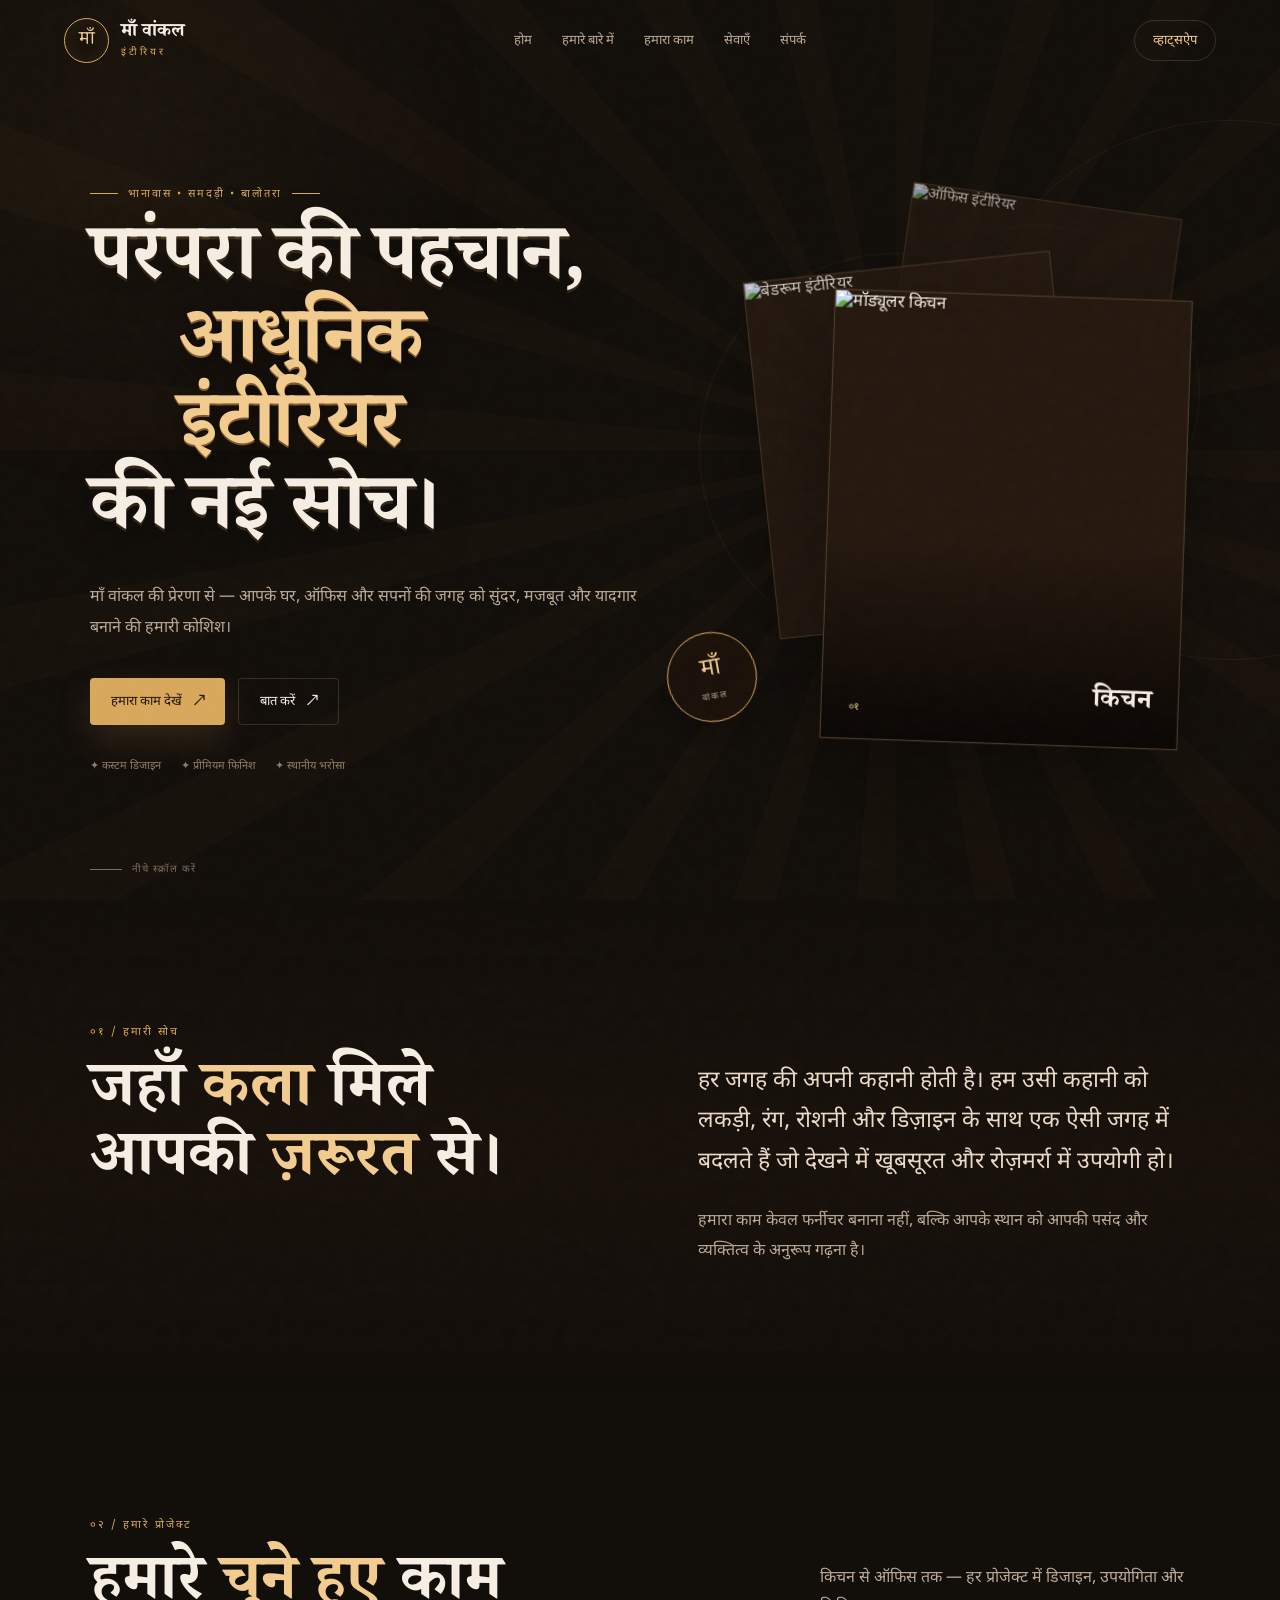
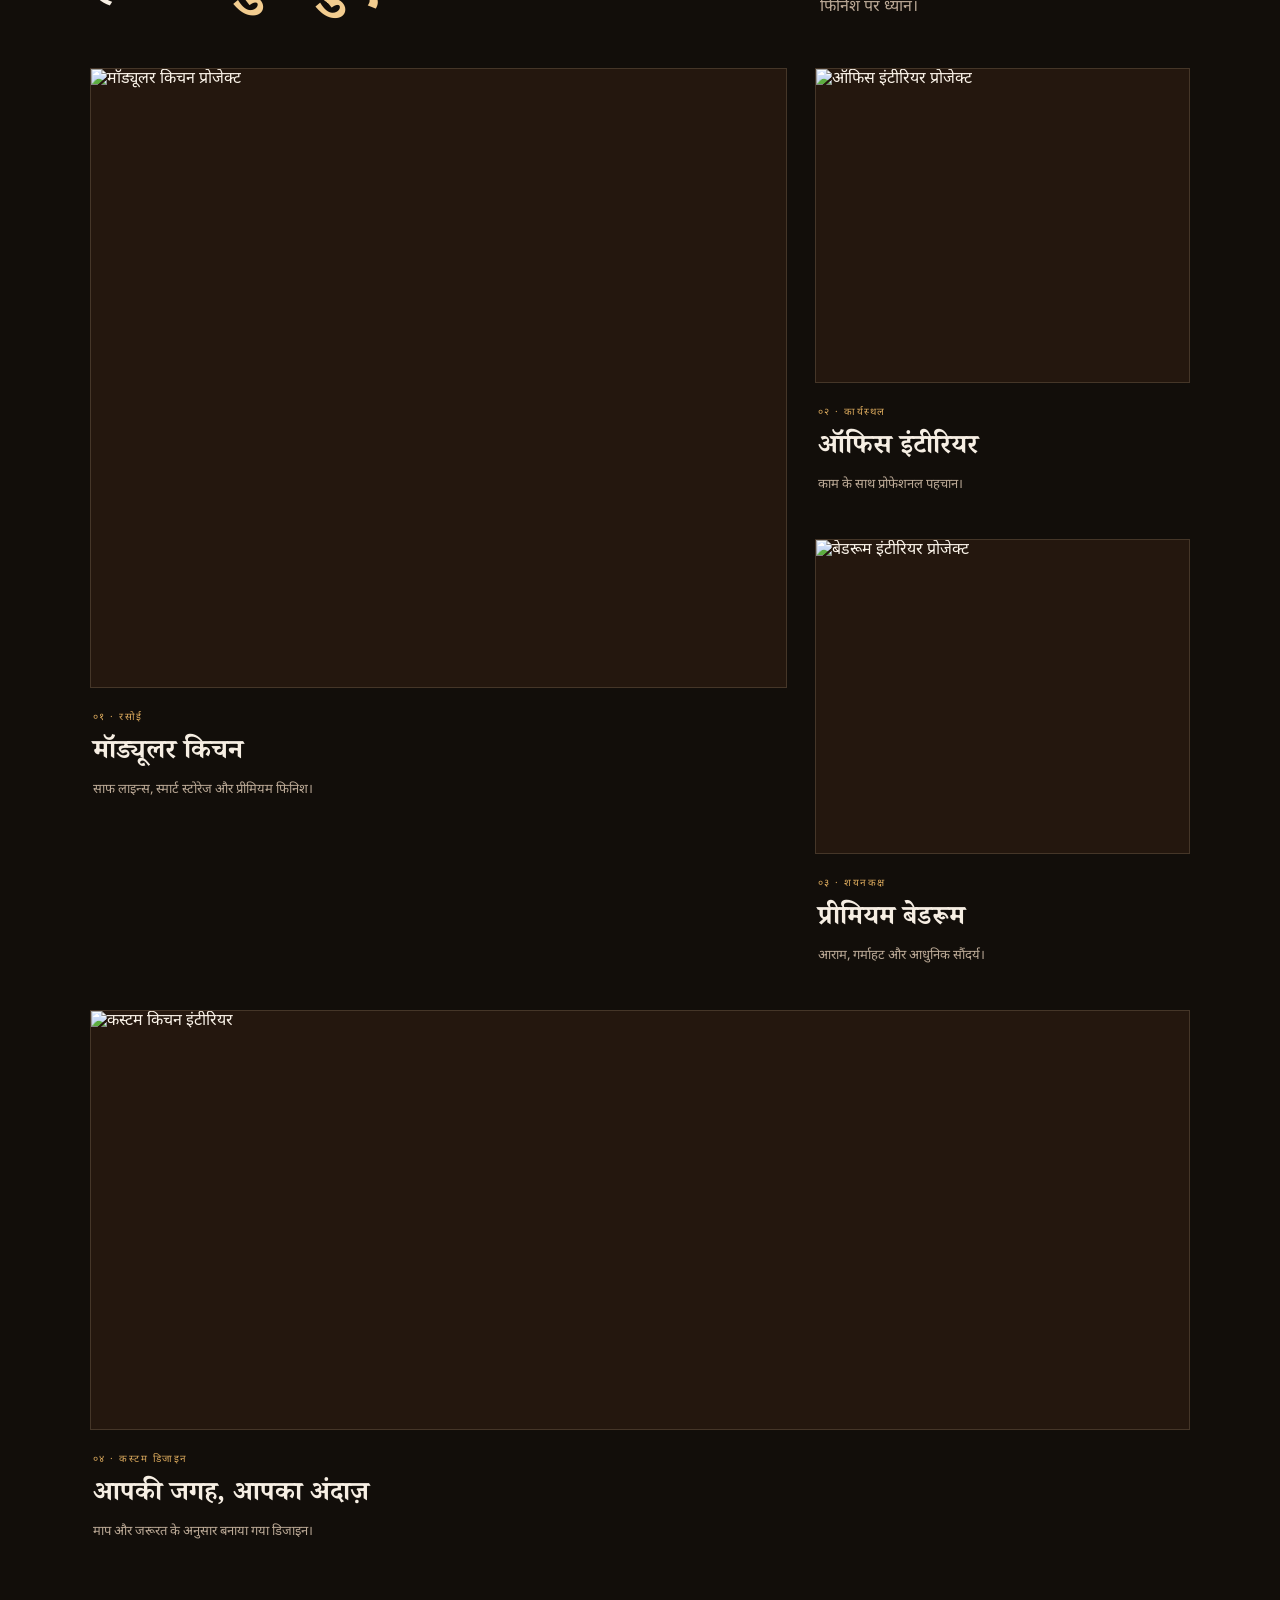
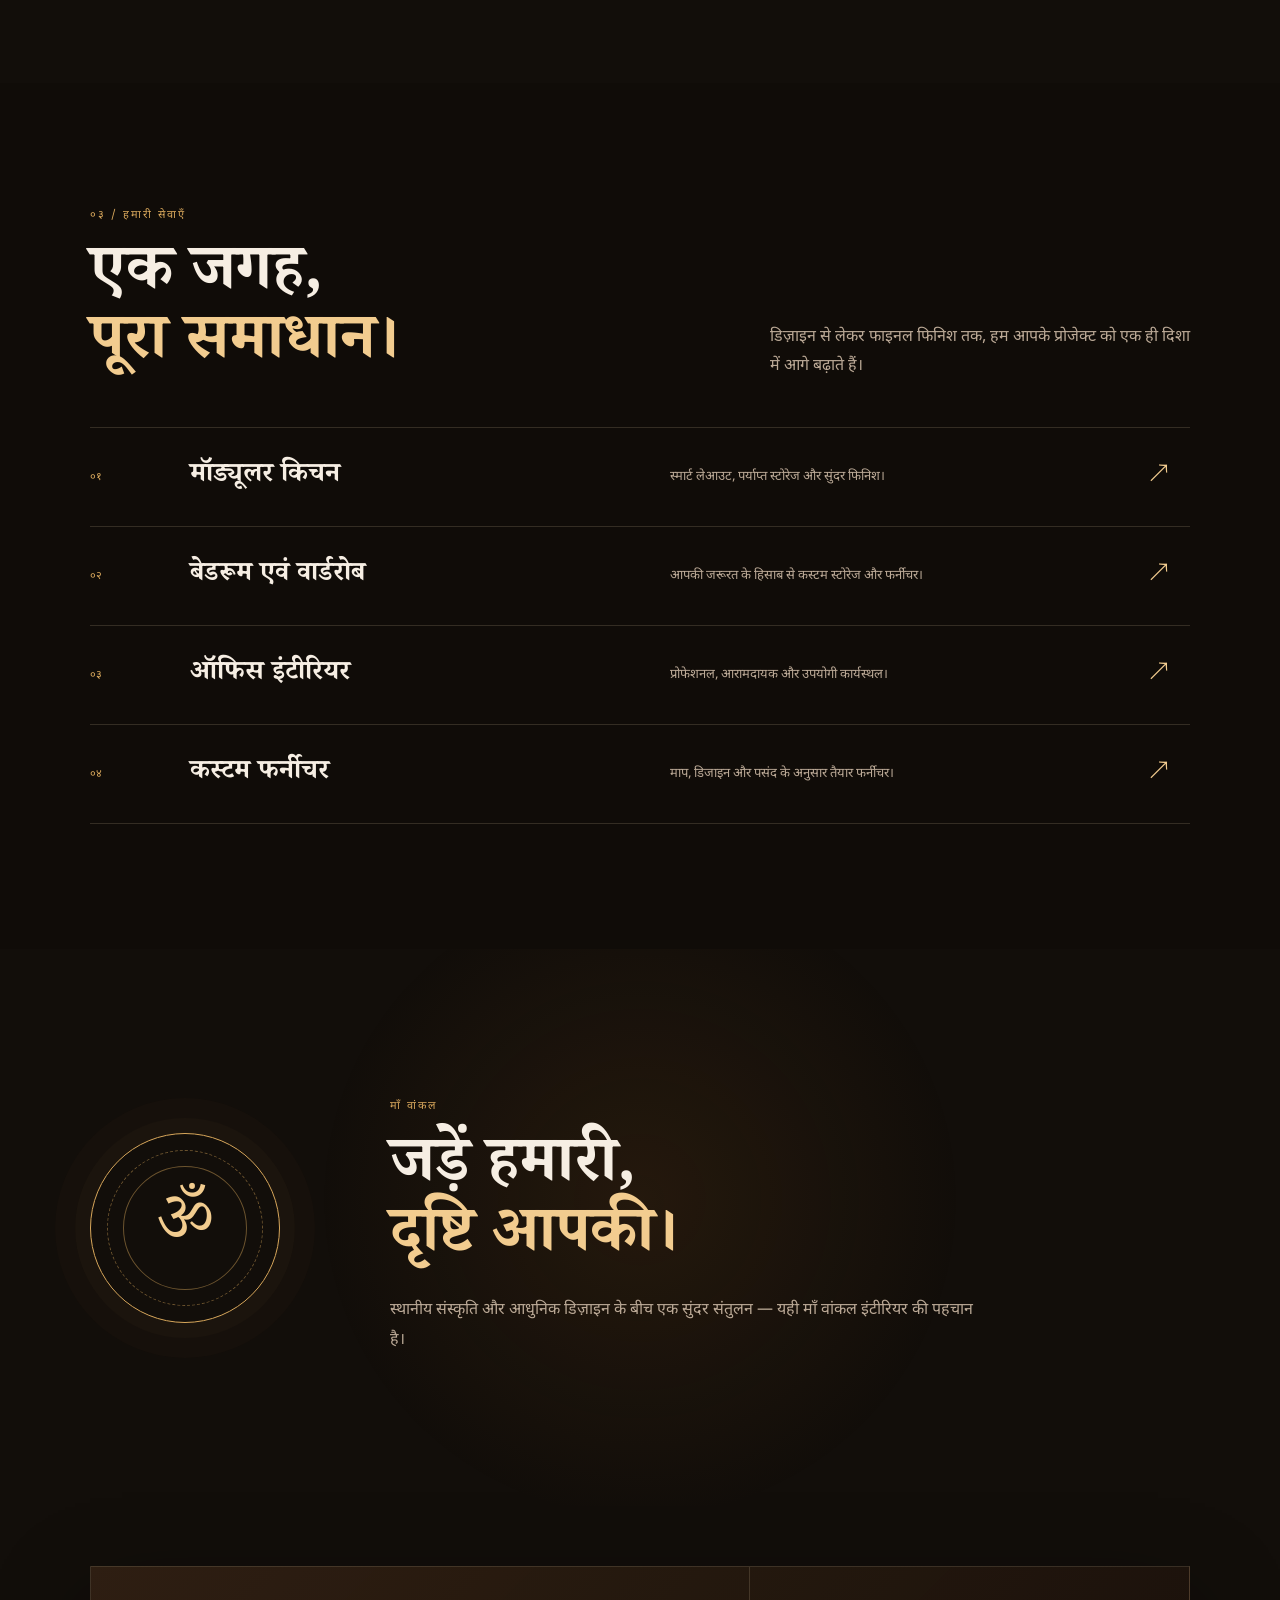
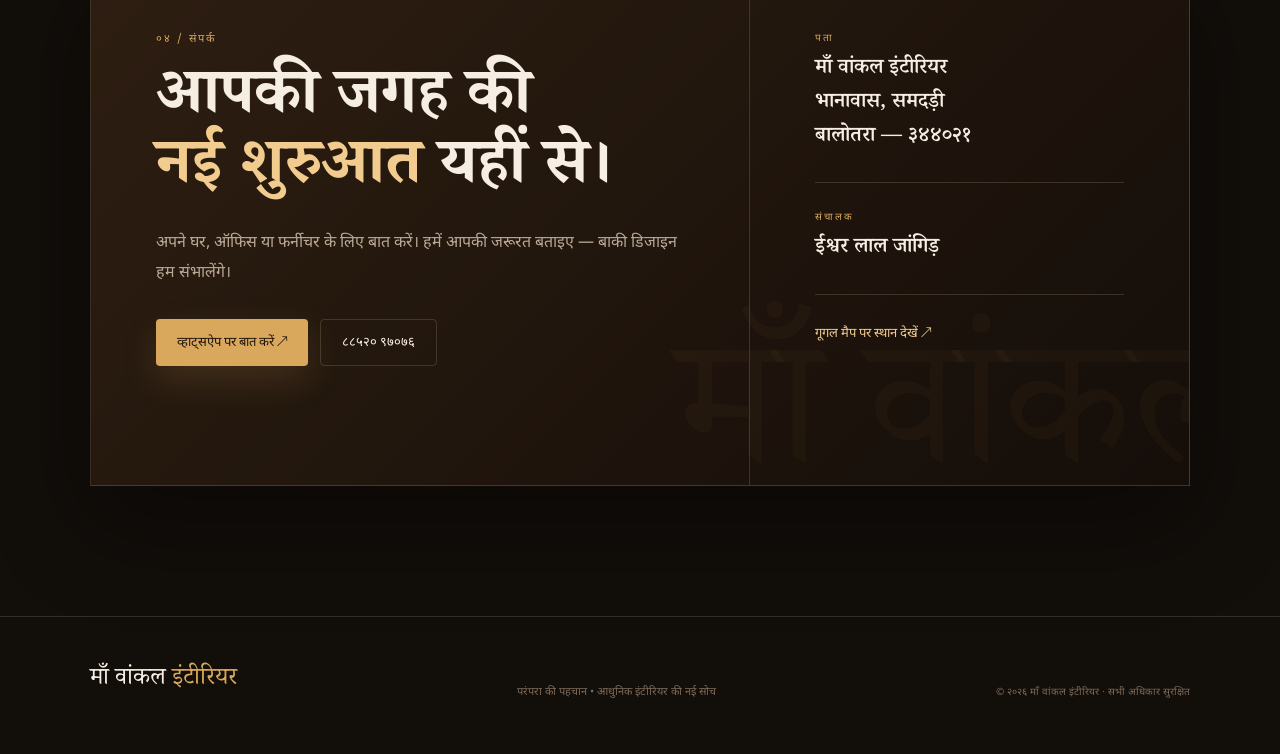
==== commit 763cb263: "Add files via upload" ====
--- a/index.html
+++ b/index.html
@@ -1,157 +1,173 @@
 <!doctype html>
-<html lang="en-IN">
+<html lang="hi">
 <head>
   <meta charset="utf-8">
   <meta name="viewport" content="width=device-width, initial-scale=1">
-  <title>Vankal Interior | Furniture & Interior Designer in Bhanawas, Samdari, Balotra</title>
-  <meta name="description" content="Vankal Interior by Ishwar Lal Jangid offers custom furniture, modular kitchens, wardrobes, home interiors and office interiors in Bhanawas, Samdari and Balotra, Rajasthan.">
-  <meta name="keywords" content="interior designer Bhanawas, interior designer Samdari, interior designer Balotra, furniture Bhanawas, custom furniture Balotra, modular kitchen Samdari, wardrobe furniture Balotra, Vankal Interior">
-  <meta name="author" content="Vankal Interior">
-  <meta name="theme-color" content="#0b0b0a">
-  <meta property="og:title" content="Vankal Interior — Furniture & Interior Solutions">
-  <meta property="og:description" content="Custom furniture, modular kitchens, wardrobes and complete interior solutions in Bhanawas, Samdari & Balotra.">
+  <title>माँ वांकल इंटीरियर | प्रीमियम फर्नीचर एवं इंटीरियर</title>
+  <meta name="description" content="माँ वांकल इंटीरियर — भानावास, समदड़ी, बालोतरा में मॉड्यूलर किचन, बेडरूम, ऑफिस और कस्टम फर्नीचर का आधुनिक एवं पारंपरिक इंटीरियर कार्य।">
+  <meta name="theme-color" content="#20160f">
+  <meta property="og:title" content="माँ वांकल इंटीरियर">
+  <meta property="og:description" content="परंपरा की पहचान, आधुनिक इंटीरियर की नई सोच।">
   <meta property="og:type" content="website">
-  <meta property="og:image" content="assets/kitchen-1.webp">
-  <meta property="og:locale" content="en_IN">
-  <link rel="canonical" href="https://p-r-t-j-k.github.io/vankal-interior/">
-  <link rel="icon" href="data:image/svg+xml,%3Csvg xmlns='http://www.w3.org/2000/svg' viewBox='0 0 100 100'%3E%3Crect width='100' height='100' rx='20' fill='%230b0b0a'/%3E%3Cpath d='M18 53 50 25l32 28v28H18z' fill='none' stroke='%23e6b86b' stroke-width='7'/%3E%3Cpath d='M35 62h30v19H35z' fill='%23e6b86b'/%3E%3C/svg%3E">
   <link rel="preconnect" href="https://fonts.googleapis.com">
   <link rel="preconnect" href="https://fonts.gstatic.com" crossorigin>
-  <link href="https://fonts.googleapis.com/css2?family=DM+Sans:wght@400;500;600;700&family=Playfair+Display:wght@500;600;700&display=swap" rel="stylesheet">
-  <link rel="stylesheet" href="styles.css">
-  <script type="application/ld+json">
-  {
-    "@context":"https://schema.org",
-    "@type":["LocalBusiness","HomeAndConstructionBusiness"],
-    "name":"Vankal Interior",
-    "image":"https://p-r-t-j-k.github.io/vankal-interior/assets/kitchen-1.webp",
-    "url":"https://p-r-t-j-k.github.io/vankal-interior/",
-    "telephone":"+91-8852097076",
-    "address":{"@type":"PostalAddress","streetAddress":"Bhanawas","addressLocality":"Samdari","addressRegion":"Rajasthan","postalCode":"344021","addressCountry":"IN"},
-    "areaServed":["Bhanawas","Samdari","Balotra"],
-    "founder":{"@type":"Person","name":"Ishwar Lal Jangid"},
-    "sameAs":[]
-  }
-  </script>
+  <link href="https://fonts.googleapis.com/css2?family=Noto+Sans+Devanagari:wght@400;500;600;700;800&family=Noto+Serif+Devanagari:wght@500;600;700;800&display=swap" rel="stylesheet">
+  <link rel="stylesheet" href="./styles.css">
 </head>
 <body>
-  <div class="announcement"><span>VANKAL INTERIOR</span><i></i><span>PREMIUM FURNITURE</span><i></i><span>MODULAR & COMPLETE INTERIORS</span></div>
-  <header class="nav-wrap">
-    <nav class="nav container" aria-label="Primary navigation">
-      <a class="brand" href="#top" aria-label="Vankal Interior home"><span class="brand-mark">⌂</span><span><b>VANKAL</b><small>INTERIOR</small></span></a>
-      <div class="nav-links"><a href="#about">About</a><a href="#services">Services</a><a href="#projects">Projects</a><a href="#process">Process</a><a href="#contact">Contact</a></div>
-      <a class="nav-cta" href="tel:+918852097076">Call Now</a>
-      <button class="menu-btn" aria-label="Open menu" aria-expanded="false">☰</button>
+  <div class="grain"></div>
+  <div class="progress" id="progress"></div>
+
+  <header class="nav" id="nav">
+    <a class="brand" href="#home" aria-label="माँ वांकल इंटीरियर">
+      <span class="brand-mark">माँ</span>
+      <span class="brand-copy">
+        <strong>माँ वांकल</strong>
+        <small>इंटीरियर</small>
+      </span>
+    </a>
+    <button class="menu-btn" id="menuBtn" aria-label="मेन्यू">☰</button>
+    <nav id="menu">
+      <a href="#home">होम</a>
+      <a href="#about">हमारे बारे में</a>
+      <a href="#work">हमारा काम</a>
+      <a href="#services">सेवाएँ</a>
+      <a href="#contact">संपर्क</a>
     </nav>
+    <a class="nav-cta" href="https://wa.me/918852097076" target="_blank" rel="noopener">व्हाट्सऐप</a>
   </header>
 
-  <main id="top">
-    <section class="hero section-pad">
-      <div class="hero-grid container">
-        <div class="hero-copy reveal">
-          <div class="eyebrow">FURNITURE · INTERIOR · MODULAR SOLUTIONS</div>
-          <h1>Spaces designed<br><em>around you.</em></h1>
-          <p class="lead">Custom furniture and modern interiors crafted for homes and businesses across Bhanawas, Samdari and Balotra.</p>
-          <div class="hero-actions"><a class="btn btn-gold" href="https://wa.me/918852097076?text=Hello%20Vankal%20Interior%2C%20I%20want%20a%20design%20consultation." target="_blank" rel="noopener">WhatsApp Us ↗</a><a class="btn btn-outline" href="#projects">Explore Real Projects</a></div>
-          <div class="hero-metrics"><div><strong>01</strong><span>Custom<br>Craftsmanship</span></div><div><strong>02</strong><span>Modern<br>Design</span></div><div><strong>03</strong><span>End-to-End<br>Execution</span></div></div>
+  <main>
+    <section class="hero" id="home">
+      <div class="hero-orbit orbit-a"></div>
+      <div class="hero-orbit orbit-b"></div>
+      <div class="hero-pattern"></div>
+
+      <div class="hero-content reveal">
+        <div class="eyebrow"><span></span> भानावास • समदड़ी • बालोतरा <span></span></div>
+        <h1 class="display-title" data-depth="0.7">
+          <span>परंपरा की पहचान,</span>
+          <em>आधुनिक इंटीरियर</em>
+          <span>की नई सोच।</span>
+        </h1>
+        <p class="hero-lead">माँ वांकल की प्रेरणा से — आपके घर, ऑफिस और सपनों की जगह को सुंदर, मजबूत और यादगार बनाने की हमारी कोशिश।</p>
+        <div class="hero-actions">
+          <a class="btn btn-primary" href="#work">हमारा काम देखें <b>↗</b></a>
+          <a class="btn btn-ghost" href="tel:+918852097076">बात करें <b>↗</b></a>
         </div>
-
-        <div class="hero-3d reveal tilt-card" data-tilt="12">
-          <div class="hero-orbit orbit-a"></div><div class="hero-orbit orbit-b"></div>
-          <div class="photo-stack" aria-label="Vankal Interior kitchen project photos">
-            <div class="stack-card stack-back"><img src="assets/kitchen-3.webp" alt="Vankal Interior kitchen installation in progress" loading="eager"><span>WORK IN PROGRESS</span></div>
-            <div class="stack-card stack-mid"><img src="assets/kitchen-2.webp" alt="Completed modern modular kitchen by Vankal Interior" loading="eager"><span>MODULAR KITCHEN</span></div>
-            <div class="stack-card stack-front"><img src="assets/kitchen-1.webp" alt="Custom modular kitchen project by Vankal Interior" loading="eager"><span>REAL PROJECT · KITCHEN</span></div>
-          </div>
-          <div class="depth-label">REAL PROJECTS <b>×</b> 3D EXPERIENCE</div>
+        <div class="hero-trust">
+          <span>✦ कस्टम डिजाइन</span>
+          <span>✦ प्रीमियम फिनिश</span>
+          <span>✦ स्थानीय भरोसा</span>
         </div>
       </div>
-      <div class="scroll-cue">SCROLL <span></span></div>
+
+      <div class="hero-gallery" id="heroGallery">
+        <div class="floating-card card-back"><img src="./assets/office-2.webp" alt="ऑफिस इंटीरियर"></div>
+        <div class="floating-card card-mid"><img src="./assets/bedroom-2.webp" alt="बेडरूम इंटीरियर"></div>
+        <div class="floating-card card-front">
+          <img src="./assets/kitchen-1.webp" alt="मॉड्यूलर किचन">
+          <div class="card-caption"><span>०१</span><strong>किचन</strong></div>
+        </div>
+        <div class="hero-badge"><span>माँ</span><small>वांकल</small></div>
+      </div>
+
+      <div class="scroll-cue"><span></span> नीचे स्क्रॉल करें</div>
     </section>
 
-    <section id="about" class="section-pad about">
-      <div class="container two-col">
-        <div class="section-kicker">01 · ABOUT US</div>
-        <div><h2>Craftsmanship with a<br><em>modern point of view.</em></h2><p>Vankal Interior is led by <strong>Ishwar Lal Jangid</strong>. We bring furniture craftsmanship, modular solutions and interior execution together so your space can be planned, built and finished with one team.</p><p class="muted">Website & digital presence managed by <strong>Praveen Jangid</strong>.</p></div>
-      </div>
-    </section>
-
-    <section id="services" class="section-pad dark-section">
-      <div class="container">
-        <div class="section-head"><div><span class="section-kicker">02 · WHAT WE DO</span><h2>One team for your<br><em>complete space.</em></h2></div><p>From a single piece of furniture to a complete home or office interior.</p></div>
-        <div class="service-grid">
-          <article class="service-card tilt-card"><span>01</span><div class="service-icon">▱</div><h3>Custom Furniture</h3><p>Made-to-measure pieces built around your room, storage and style.</p></article>
-          <article class="service-card tilt-card"><span>02</span><div class="service-icon">⌂</div><h3>Modular Kitchen</h3><p>Smart layouts, practical storage and refined finishes for everyday use.</p></article>
-          <article class="service-card tilt-card"><span>03</span><div class="service-icon">▥</div><h3>Wardrobes & Storage</h3><p>Space-efficient wardrobes designed for clean, organized living.</p></article>
-          <article class="service-card tilt-card"><span>04</span><div class="service-icon">▰</div><h3>Home Interiors</h3><p>Living rooms, bedrooms, TV units and complete home transformations.</p></article>
-          <article class="service-card tilt-card"><span>05</span><div class="service-icon">▤</div><h3>Office Interiors</h3><p>Functional workspaces that feel professional, comfortable and modern.</p></article>
-          <article class="service-card featured tilt-card"><span>06</span><div class="service-icon">✦</div><h3>Complete Interior</h3><p>Design, material planning, execution and final handover—together.</p></article>
+    <section class="manifesto section" id="about">
+      <div class="section-tag reveal">०१ / हमारी सोच</div>
+      <div class="manifesto-grid">
+        <div class="reveal">
+          <h2>जहाँ <span>कला</span> मिले<br>आपकी <span>ज़रूरत</span> से।</h2>
+        </div>
+        <div class="reveal delay">
+          <p class="big-copy">हर जगह की अपनी कहानी होती है। हम उसी कहानी को लकड़ी, रंग, रोशनी और डिज़ाइन के साथ एक ऐसी जगह में बदलते हैं जो देखने में खूबसूरत और रोज़मर्रा में उपयोगी हो।</p>
+          <p class="muted">हमारा काम केवल फर्नीचर बनाना नहीं, बल्कि आपके स्थान को आपकी पसंद और व्यक्तित्व के अनुरूप गढ़ना है।</p>
         </div>
       </div>
     </section>
 
-    <section id="projects" class="section-pad projects-3d">
-      <div class="container">
-        <div class="section-head"><div><span class="section-kicker">03 · REAL PROJECTS</span><h2>See the work.<br><em>Feel the space.</em></h2></div><p>Real project photographs across modular kitchens, office interiors and bedrooms. More completed work can be added as the portfolio grows.</p></div>
-        <div class="project-showcase">
-          <article class="project-3d-card tilt-card"><div class="project-image"><img src="assets/kitchen-1.webp" alt="Finished modular kitchen project by Vankal Interior" loading="lazy"><span class="project-number">01</span><span class="project-tag">COMPLETED</span></div><div class="project-info"><div><span>KITCHEN</span><h3>Warm Contemporary</h3></div><p>Soft cabinetry, practical storage and natural daylight balanced with warm task lighting.</p></div></article>
-          <article class="project-3d-card tilt-card"><div class="project-image"><img src="assets/kitchen-2.webp" alt="Finished modern kitchen project by Vankal Interior" loading="lazy"><span class="project-number">02</span><span class="project-tag">COMPLETED</span></div><div class="project-info"><div><span>KITCHEN</span><h3>Gloss & Ambient Light</h3></div><p>Clean geometry, integrated storage and layered lighting for a premium modern finish.</p></div></article>
-          <article class="project-3d-card tilt-card"><div class="project-image"><img src="assets/kitchen-3.webp" alt="Kitchen installation work in progress by Vankal Interior" loading="lazy"><span class="project-number">03</span><span class="project-tag">IN PROGRESS</span></div><div class="project-info"><div><span>EXECUTION</span><h3>From Site to Finish</h3></div><p>A real installation moment showing the team turning the design into a finished kitchen.</p></div></article>
+    <section class="work section" id="work">
+      <div class="section-head reveal">
+        <div>
+          <div class="section-tag">०२ / हमारे प्रोजेक्ट</div>
+          <h2>हमारे <span>चुने हुए</span> काम</h2>
         </div>
-        <div class="project-note"><span>REAL PHOTOS</span><p>Kitchen, office and bedroom projects are shown below. Each image is presented as a real-project gallery item.</p></div>
+        <p>किचन से ऑफिस तक — हर प्रोजेक्ट में डिजाइन, उपयोगिता और फिनिश पर ध्यान।</p>
+      </div>
 
-        <div class="portfolio-groups">
-          <div class="portfolio-group">
-            <div class="portfolio-group-head"><span>KITCHEN</span><h3>Modular kitchens with practical detail.</h3></div>
-            <div class="portfolio-grid">
-              <article class="portfolio-card tilt-card"><div class="portfolio-image"><img src="assets/kitchen-1.webp" alt="Completed modular kitchen project by Vankal Interior" loading="lazy"><span>01</span></div><div><small>COMPLETED · KITCHEN</small><h4>Warm Contemporary</h4></div></article>
-              <article class="portfolio-card tilt-card"><div class="portfolio-image"><img src="assets/kitchen-2.webp" alt="Completed modern kitchen project by Vankal Interior" loading="lazy"><span>02</span></div><div><small>COMPLETED · KITCHEN</small><h4>Gloss & Ambient Light</h4></div></article>
-              <article class="portfolio-card tilt-card"><div class="portfolio-image"><img src="assets/kitchen-3.webp" alt="Kitchen installation work in progress by Vankal Interior" loading="lazy"><span>03</span></div><div><small>IN PROGRESS · KITCHEN</small><h4>From Site to Finish</h4></div></article>
-            </div>
-          </div>
+      <div class="project-grid">
+        <article class="project project-large reveal">
+          <div class="project-img"><img src="./assets/kitchen-2.webp" alt="मॉड्यूलर किचन प्रोजेक्ट"></div>
+          <div class="project-info"><span>०१ · रसोई</span><h3>मॉड्यूलर किचन</h3><p>साफ लाइन्स, स्मार्ट स्टोरेज और प्रीमियम फिनिश।</p></div>
+        </article>
+        <article class="project reveal delay">
+          <div class="project-img"><img src="./assets/office-1.webp" alt="ऑफिस इंटीरियर प्रोजेक्ट"></div>
+          <div class="project-info"><span>०२ · कार्यस्थल</span><h3>ऑफिस इंटीरियर</h3><p>काम के साथ प्रोफेशनल पहचान।</p></div>
+        </article>
+        <article class="project reveal">
+          <div class="project-img"><img src="./assets/bedroom-1.webp" alt="बेडरूम इंटीरियर प्रोजेक्ट"></div>
+          <div class="project-info"><span>०३ · शयनकक्ष</span><h3>प्रीमियम बेडरूम</h3><p>आराम, गर्माहट और आधुनिक सौंदर्य।</p></div>
+        </article>
+        <article class="project project-wide reveal delay">
+          <div class="project-img"><img src="./assets/kitchen-3.webp" alt="कस्टम किचन इंटीरियर"></div>
+          <div class="project-info"><span>०४ · कस्टम डिजाइन</span><h3>आपकी जगह, आपका अंदाज़</h3><p>माप और जरूरत के अनुसार बनाया गया डिजाइन।</p></div>
+        </article>
+      </div>
+    </section>
 
-          <div class="portfolio-group">
-            <div class="portfolio-group-head"><span>OFFICE</span><h3>Professional spaces built around people.</h3></div>
-            <div class="portfolio-grid">
-              <article class="portfolio-card tilt-card"><div class="portfolio-image"><img src="assets/office-1.webp" alt="Modern office interior with glass partitions and workstations" loading="lazy"><span>04</span></div><div><small>OFFICE INTERIOR</small><h4>Open Workspace</h4></div></article>
-              <article class="portfolio-card tilt-card"><div class="portfolio-image"><img src="assets/office-2.webp" alt="Executive conference room interior with wood wall panels" loading="lazy"><span>05</span></div><div><small>OFFICE INTERIOR</small><h4>Executive Meeting Room</h4></div></article>
-              <article class="portfolio-card tilt-card"><div class="portfolio-image"><img src="assets/office-3.webp" alt="Modern executive office interior with wood and concrete textures" loading="lazy"><span>06</span></div><div><small>OFFICE INTERIOR</small><h4>Executive Office</h4></div></article>
-              <article class="portfolio-card tilt-card"><div class="portfolio-image"><img src="assets/office-4.webp" alt="Modern private office with wood furniture and blue curtains" loading="lazy"><span>07</span></div><div><small>OFFICE INTERIOR</small><h4>Private Workspace</h4></div></article>
-            </div>
-          </div>
+    <section class="services section" id="services">
+      <div class="section-tag reveal">०३ / हमारी सेवाएँ</div>
+      <div class="services-head reveal">
+        <h2>एक जगह,<br><span>पूरा समाधान।</span></h2>
+        <p>डिज़ाइन से लेकर फाइनल फिनिश तक, हम आपके प्रोजेक्ट को एक ही दिशा में आगे बढ़ाते हैं।</p>
+      </div>
+      <div class="service-list">
+        <div class="service reveal"><span>०१</span><h3>मॉड्यूलर किचन</h3><p>स्मार्ट लेआउट, पर्याप्त स्टोरेज और सुंदर फिनिश।</p><b>↗</b></div>
+        <div class="service reveal delay"><span>०२</span><h3>बेडरूम एवं वार्डरोब</h3><p>आपकी जरूरत के हिसाब से कस्टम स्टोरेज और फर्नीचर।</p><b>↗</b></div>
+        <div class="service reveal"><span>०३</span><h3>ऑफिस इंटीरियर</h3><p>प्रोफेशनल, आरामदायक और उपयोगी कार्यस्थल।</p><b>↗</b></div>
+        <div class="service reveal delay"><span>०४</span><h3>कस्टम फर्नीचर</h3><p>माप, डिजाइन और पसंद के अनुसार तैयार फर्नीचर।</p><b>↗</b></div>
+      </div>
+    </section>
 
-          <div class="portfolio-group">
-            <div class="portfolio-group-head"><span>BEDROOM</span><h3>Warm, functional bedrooms with custom storage.</h3></div>
-            <div class="portfolio-grid">
-              <article class="portfolio-card tilt-card"><div class="portfolio-image"><img src="assets/bedroom-1.webp" alt="Bedroom interior with custom wardrobe and window seating" loading="lazy"><span>08</span></div><div><small>BEDROOM INTERIOR</small><h4>Wardrobe & Window Seat</h4></div></article>
-              <article class="portfolio-card tilt-card"><div class="portfolio-image"><img src="assets/bedroom-2.webp" alt="Warm luxury bedroom interior with upholstered headboard" loading="lazy"><span>09</span></div><div><small>BEDROOM INTERIOR</small><h4>Warm Luxury Bedroom</h4></div></article>
-              <article class="portfolio-card tilt-card"><div class="portfolio-image"><img src="assets/bedroom-3.webp" alt="Custom wood bedroom interior with padded headboard and side storage" loading="lazy"><span>10</span></div><div><small>BEDROOM INTERIOR</small><h4>Wood & Upholstery</h4></div></article>
-            </div>
-          </div>
+    <section class="heritage section">
+      <div class="heritage-inner reveal">
+        <div class="mandala">ॐ</div>
+        <div>
+          <div class="section-tag">माँ वांकल</div>
+          <h2>जड़ें हमारी,<br><span>दृष्टि आपकी।</span></h2>
+          <p>स्थानीय संस्कृति और आधुनिक डिज़ाइन के बीच एक सुंदर संतुलन — यही माँ वांकल इंटीरियर की पहचान है।</p>
         </div>
       </div>
     </section>
 
-    <section class="section-pad experience-3d">
-      <div class="container scene-wrap">
-        <div class="section-kicker">04 · THE VANKAL EXPERIENCE</div>
-        <div class="scene-copy"><h2>A website with<br><em>depth, not clutter.</em></h2><p>Subtle 3D movement, layered imagery and smooth transitions make the brand feel modern without sacrificing speed or usability.</p></div>
-        <div class="css-room" aria-hidden="true"><div class="room-back"></div><div class="room-side"></div><div class="room-floor"></div><div class="room-light"></div><div class="room-console"></div><div class="room-screen"></div><div class="room-sofa"></div><div class="room-table"></div></div>
+    <section class="contact section" id="contact">
+      <div class="contact-card reveal">
+        <div class="contact-left">
+          <div class="section-tag">०४ / संपर्क</div>
+          <h2>आपकी जगह की<br><span>नई शुरुआत</span> यहीं से।</h2>
+          <p>अपने घर, ऑफिस या फर्नीचर के लिए बात करें। हमें आपकी जरूरत बताइए — बाकी डिजाइन हम संभालेंगे।</p>
+          <div class="contact-actions">
+            <a class="btn btn-primary" href="https://wa.me/918852097076" target="_blank" rel="noopener">व्हाट्सऐप पर बात करें ↗</a>
+            <a class="btn btn-light" href="tel:+918852097076">८८५२० ९७०७६</a>
+          </div>
+        </div>
+        <div class="contact-right">
+          <div class="info"><span>पता</span><strong>माँ वांकल इंटीरियर<br>भानावास, समदड़ी<br>बालोतरा — ३४४०२१</strong></div>
+          <div class="info"><span>संचालक</span><strong>ईश्वर लाल जांगिड़</strong></div>
+          <a class="map" href="https://www.google.com/maps/search/?api=1&query=Vankal+Interior+Bhanawas+Samdari+Balotra+Rajasthan+344021" target="_blank" rel="noopener">गूगल मैप पर स्थान देखें ↗</a>
+        </div>
       </div>
     </section>
+  </main>
 
-    <section id="process" class="section-pad process-section">
-      <div class="container"><div class="section-kicker">05 · OUR PROCESS</div><h2>From first idea to<br><em>final handover.</em></h2><div class="steps"><div><span>01</span><h3>Discuss</h3><p>Tell us your space, needs and budget.</p></div><div><span>02</span><h3>Design</h3><p>Plan layouts, materials and visual direction.</p></div><div><span>03</span><h3>Build</h3><p>Furniture and interior work take shape.</p></div><div><span>04</span><h3>Handover</h3><p>Final finishing, setup and delivery.</p></div></div></div>
-    </section>
+  <footer>
+    <div class="footer-brand">माँ वांकल <span>इंटीरियर</span></div>
+    <p>परंपरा की पहचान • आधुनिक इंटीरियर की नई सोच</p>
+    <small>© २०२६ माँ वांकल इंटीरियर · सभी अधिकार सुरक्षित</small>
+  </footer>
 
-    <section class="section-pad quote-section"><div class="container quote-card"><div><span class="section-kicker">YOUR SPACE · YOUR STYLE</span><h2>Let’s build your<br><em>dream space together.</em></h2></div><a class="btn btn-dark" href="https://wa.me/918852097076?text=Hello%20Vankal%20Interior%2C%20I%20would%20like%20a%20quote." target="_blank" rel="noopener">Get a Free Quote ↗</a></div></section>
-
-    <section id="contact" class="section-pad dark-section contact-section">
-      <div class="container contact-grid"><div><span class="section-kicker">06 · CONTACT</span><h2>Let’s talk about<br><em>your space.</em></h2><p class="contact-copy">Vankal Interior · Bhanawas, Samdari, Balotra, Rajasthan 344021</p><div class="contact-actions"><a class="btn btn-gold" href="tel:+918852097076">Call 8852097076</a><a class="btn btn-outline-light" href="https://wa.me/918852097076?text=Hello%20Vankal%20Interior%2C%20I%20want%20a%20quote." target="_blank" rel="noopener">WhatsApp</a></div></div><div class="contact-panel"><div><small>OWNER</small><strong>Ishwar Lal Jangid</strong></div><div><small>WEBSITE & DIGITAL SUPPORT</small><strong>Praveen Jangid</strong></div><div><small>LOCATION</small><strong>Bhanawas · Samdari · Balotra</strong></div><div><small>PHONE</small><strong>+91 88520 97076</strong></div></div></div>
-    </section>
-  </main>
-  <a class="floating-wa" href="https://wa.me/918852097076?text=Hello%20Vankal%20Interior%2C%20I%20want%20a%20quote." target="_blank" rel="noopener" aria-label="Chat with Vankal Interior on WhatsApp">WA</a>
-  <footer><div class="container footer"><div class="brand"><span class="brand-mark">⌂</span><span><b>VANKAL</b><small>INTERIOR</small></span></div><p>© <span id="year"></span> Vankal Interior. All rights reserved.</p><a href="#top">Back to top ↑</a></div></footer>
-  <script src="script.js"></script>
+  <script src="./script.js"></script>
 </body>
 </html>
--- a/styles.css
+++ b/styles.css
@@ -1,6 +1,54 @@
-:root{--ink:#0b0b0a;--ink2:#141310;--cream:#f5f0e8;--paper:#fbf8f2;--gold:#d9a85d;--gold2:#f1cc8c;--muted:#716b62;--line:rgba(17,15,12,.12);--shadow:0 30px 80px rgba(20,15,8,.18);--radius:28px}*{box-sizing:border-box}html{scroll-behavior:smooth}body{margin:0;background:var(--paper);color:var(--ink);font-family:"DM Sans",system-ui,sans-serif;overflow-x:hidden}body:before{content:"";position:fixed;inset:0;pointer-events:none;opacity:.035;background-image:radial-gradient(#000 1px,transparent 1px);background-size:4px 4px;z-index:50}a{color:inherit;text-decoration:none}.container{width:min(1180px,calc(100% - 48px));margin:auto}.announcement{height:38px;background:#090908;color:#e8bf79;display:flex;align-items:center;justify-content:center;gap:15px;font-size:10px;letter-spacing:.2em;font-weight:700}.announcement i{width:4px;height:4px;border-radius:50%;background:#b7894b}.nav-wrap{position:sticky;top:0;z-index:40;background:rgba(251,248,242,.9);backdrop-filter:blur(18px);border-bottom:1px solid var(--line)}.nav{height:84px;display:flex;align-items:center;justify-content:space-between;gap:25px}.brand{display:flex;align-items:center;gap:13px}.brand-mark{width:51px;height:51px;border:1px solid var(--gold);border-radius:16px;display:grid;place-items:center;font-size:23px;color:var(--gold);box-shadow:inset 0 0 0 5px rgba(217,168,93,.05)}.brand b{display:block;font-family:"Playfair Display",serif;font-size:24px;letter-spacing:.08em}.brand small{display:block;letter-spacing:.32em;font-size:9px;margin-top:2px}.nav-links{display:flex;gap:34px;font-size:14px}.nav-links a{position:relative}.nav-links a:after{content:"";position:absolute;left:0;right:100%;bottom:-7px;height:1px;background:var(--gold);transition:.3s}.nav-links a:hover:after{right:0}.nav-cta,.btn{display:inline-flex;align-items:center;justify-content:center;min-height:48px;padding:0 23px;border-radius:999px;font-weight:700;font-size:13px;transition:.3s;white-space:nowrap}.nav-cta{background:var(--ink);color:white}.nav-cta:hover,.btn-dark:hover{transform:translateY(-3px);box-shadow:0 15px 30px rgba(0,0,0,.2)}.menu-btn{display:none;border:0;background:none;font-size:25px}.section-pad{padding:115px 0}.hero{min-height:calc(100vh - 122px);display:grid;align-items:center;position:relative;background:radial-gradient(circle at 75% 25%,rgba(217,168,93,.13),transparent 30%),linear-gradient(135deg,#fbf8f2,#eee6da)}.hero-grid{display:grid;grid-template-columns:1fr 1fr;align-items:center;gap:70px}.eyebrow,.section-kicker{font-size:11px;letter-spacing:.23em;font-weight:800;color:#9c7039}.hero h1,.section-head h2,.two-col h2,.process-section h2,.quote-card h2,.contact-section h2,.scene-copy h2{font-family:"Playfair Display",serif;font-weight:600;letter-spacing:-.045em;line-height:.96;font-size:clamp(52px,6.3vw,88px);margin:24px 0}.hero h1 em,.section-head h2 em,.two-col h2 em,.process-section h2 em,.quote-card h2 em,.contact-section h2 em,.scene-copy h2 em{color:#b17b3a;font-style:italic}.lead{font-size:18px;line-height:1.75;color:#69635a;max-width:610px}.hero-actions{display:flex;gap:12px;margin-top:32px}.btn-gold{background:linear-gradient(135deg,#e6bb76,#c48b3d);color:#15120d;box-shadow:0 15px 35px rgba(196,139,61,.25)}.btn-gold:hover{transform:translateY(-3px) scale(1.01);box-shadow:0 22px 40px rgba(196,139,61,.35)}.btn-outline{border:1px solid rgba(11,11,10,.18)}.btn-outline:hover{background:#fff}.btn-dark{background:var(--ink);color:white}.hero-metrics{display:flex;gap:28px;margin-top:48px}.hero-metrics div{display:flex;gap:11px;align-items:flex-start}.hero-metrics strong{font-family:"Playfair Display";font-size:28px;color:var(--gold)}.hero-metrics span{font-size:10px;line-height:1.4;letter-spacing:.08em;text-transform:uppercase;color:#777066}.hero-3d{position:relative;min-height:620px;perspective:1400px;transform-style:preserve-3d;--rx:0deg;--ry:0deg}.photo-stack{position:absolute;inset:25px 0 45px;transform-style:preserve-3d;transform:rotateX(var(--rx)) rotateY(var(--ry));transition:transform .16s ease-out}.stack-card{position:absolute;overflow:hidden;border-radius:32px;background:#111;box-shadow:0 45px 90px rgba(30,20,10,.3);border:1px solid rgba(255,255,255,.35);transform-style:preserve-3d}.stack-card img{width:100%;height:100%;display:block;object-fit:cover}.stack-card span{position:absolute;left:20px;bottom:20px;padding:9px 13px;border-radius:999px;background:rgba(0,0,0,.58);color:white;font-size:9px;letter-spacing:.16em;font-weight:800;backdrop-filter:blur(12px)}.stack-front{width:74%;height:78%;right:2%;top:8%;transform:translateZ(80px) rotate(2deg)}.stack-mid{width:66%;height:69%;left:5%;top:16%;transform:translateZ(20px) rotate(-7deg);opacity:.95}.stack-back{width:57%;height:60%;left:14%;top:4%;transform:translateZ(-55px) rotate(-13deg);opacity:.72;filter:saturate(.8)}.depth-label{position:absolute;bottom:4px;right:4%;padding:13px 17px;border-radius:999px;background:#0d0d0c;color:#f2cf91;letter-spacing:.18em;font-size:9px;box-shadow:0 20px 35px rgba(0,0,0,.22);transform:translateZ(120px)}.depth-label b{color:#6c6255;margin:0 5px}.hero-orbit{position:absolute;border:1px solid rgba(183,123,53,.25);border-radius:50%;transform:rotateX(68deg);pointer-events:none}.orbit-a{width:460px;height:460px;right:-70px;top:55px}.orbit-b{width:620px;height:620px;right:-150px;top:-10px}.scroll-cue{position:absolute;bottom:22px;left:50%;transform:translateX(-50%);font-size:9px;letter-spacing:.25em;color:#7b7268;display:flex;gap:10px;align-items:center}.scroll-cue span{width:55px;height:1px;background:#b18a5d}.two-col{display:grid;grid-template-columns:.65fr 1.35fr;gap:80px}.two-col h2{font-size:clamp(44px,5vw,68px);margin-top:0}.two-col p{font-size:17px;line-height:1.85;color:#625d56;max-width:760px}.muted{color:#898178!important}.dark-section{background:#0d0d0c;color:#f6f0e6}.section-head{display:flex;align-items:end;justify-content:space-between;gap:40px;margin-bottom:55px}.section-head h2{font-size:clamp(44px,5vw,68px);margin:16px 0 0}.section-head>p{max-width:360px;color:#aaa197;line-height:1.7}.service-grid{display:grid;grid-template-columns:repeat(3,1fr);gap:16px;perspective:1200px}.service-card{min-height:280px;padding:29px;border:1px solid rgba(255,255,255,.1);background:linear-gradient(145deg,#171614,#0c0c0b);border-radius:24px;position:relative;overflow:hidden;transform-style:preserve-3d;transition:transform .25s,box-shadow .25s}.service-card:hover{box-shadow:0 30px 60px rgba(0,0,0,.3)}.service-card:before{content:"";position:absolute;width:190px;height:190px;border-radius:50%;background:radial-gradient(circle,rgba(216,168,93,.22),transparent 68%);right:-75px;top:-80px}.service-card>span{color:#8d857a;font-size:11px;letter-spacing:.16em}.service-icon{font-size:36px;color:#e3b76f;margin:35px 0 22px;transform:translateZ(28px)}.service-card h3{font-family:"Playfair Display";font-size:25px;margin:0 0 10px;transform:translateZ(20px)}.service-card p{color:#aaa198;line-height:1.65;margin:0;transform:translateZ(15px)}.service-card.featured{background:linear-gradient(135deg,#201b14,#0e0d0b);border-color:rgba(225,181,107,.35)}.projects-3d{background:#f2ece3}.project-showcase{display:grid;grid-template-columns:repeat(3,1fr);gap:24px;perspective:1400px}.project-3d-card{background:#fff;border-radius:28px;padding:10px;box-shadow:0 25px 60px rgba(53,39,23,.11);transform-style:preserve-3d;transition:box-shadow .25s}.project-3d-card:hover{box-shadow:0 40px 90px rgba(53,39,23,.2)}.project-image{height:480px;position:relative;border-radius:22px;overflow:hidden;background:#ddd}.project-image:after{content:"";position:absolute;inset:0;background:linear-gradient(to top,rgba(0,0,0,.5),transparent 35%)}.project-image img{width:100%;height:100%;object-fit:cover;display:block;transition:transform .7s}.project-3d-card:hover .project-image img{transform:scale(1.06)}.project-number,.project-tag{position:absolute;z-index:2}.project-number{top:16px;left:16px;width:40px;height:40px;border-radius:50%;display:grid;place-items:center;background:rgba(0,0,0,.5);color:white;font-family:"Playfair Display"}.project-tag{bottom:18px;right:18px;padding:8px 11px;background:#f3d08e;color:#1b150c;border-radius:999px;font-size:8px;font-weight:800;letter-spacing:.15em}.project-info{padding:24px 16px 22px;display:flex;gap:20px;justify-content:space-between}.project-info span{font-size:9px;color:#a16f32;letter-spacing:.18em;font-weight:800}.project-info h3{font-family:"Playfair Display";font-size:26px;margin:8px 0 0}.project-info p{color:#766f65;line-height:1.6;font-size:12px;max-width:210px;margin:0}.project-note{margin-top:25px;border-top:1px solid rgba(15,13,10,.12);padding-top:20px;display:flex;gap:18px;align-items:center}.project-note span{font-size:9px;letter-spacing:.18em;font-weight:800;color:#9e6d34}.project-note p{margin:0;color:#756e64;font-size:12px}.experience-3d{background:linear-gradient(135deg,#fffdf9,#eee4d7);overflow:hidden}.scene-wrap{position:relative;min-height:700px}.scene-copy{max-width:500px;position:relative;z-index:3}.scene-copy h2{font-size:clamp(50px,6vw,76px)}.scene-copy p{color:#6d665d;line-height:1.8;font-size:16px}.css-room{position:absolute;width:580px;height:440px;right:0;bottom:0;perspective:900px;transform-style:preserve-3d;transform:rotateX(3deg) rotateY(-10deg)}.css-room>div{position:absolute;transform-style:preserve-3d}.room-back{inset:30px 0 90px 70px;background:linear-gradient(135deg,#a87b47,#4b3420);border:1px solid rgba(0,0,0,.2);box-shadow:inset 0 0 80px rgba(255,203,122,.12);transform:translateZ(-160px)}.room-side{width:160px;top:30px;bottom:90px;left:-10px;background:linear-gradient(90deg,#6d4d2f,#a87b47);transform:rotateY(72deg) translateZ(-55px);transform-origin:right center}.room-floor{left:70px;right:0;bottom:0;height:105px;background:linear-gradient(135deg,#d8b98e,#7d5733);transform:rotateX(72deg) translateZ(-70px);transform-origin:top}.room-light{width:280px;height:110px;right:110px;top:70px;background:radial-gradient(ellipse,rgba(255,221,148,.55),transparent 65%);filter:blur(10px);transform:translateZ(-130px)}.room-console{width:310px;height:50px;left:170px;bottom:145px;background:#24170e;border-radius:6px;box-shadow:0 25px 35px rgba(0,0,0,.3);transform:translateZ(20px)}.room-screen{width:170px;height:100px;left:235px;top:120px;background:linear-gradient(135deg,#141414,#3a3127);border:5px solid #1d1711;box-shadow:0 20px 30px rgba(0,0,0,.25);transform:translateZ(20px)}.room-sofa{width:230px;height:75px;left:120px;bottom:175px;background:linear-gradient(#cdbb9e,#80664a);border-radius:35px 35px 12px 12px;box-shadow:0 20px 25px rgba(0,0,0,.2);transform:translateZ(65px) rotateY(8deg)}.room-table{width:115px;height:35px;left:300px;bottom:115px;background:#2b1a0f;border-radius:50%;box-shadow:0 20px 25px rgba(0,0,0,.22);transform:translateZ(85px)}.process-section{background:#fff}.process-section h2{font-size:clamp(44px,5vw,68px);margin-bottom:60px}.steps{display:grid;grid-template-columns:repeat(4,1fr);border-top:1px solid var(--line)}.steps>div{padding:28px 22px;border-right:1px solid var(--line)}.steps>div:last-child{border-right:0}.steps span{font-family:"Playfair Display";font-size:28px;color:#b07a36}.steps h3{margin:30px 0 9px;font-family:"Playfair Display";font-size:25px}.steps p{color:#756e65;line-height:1.6;font-size:14px}.quote-section{background:#efe5d8}.quote-card{background:linear-gradient(135deg,#e6c58e,#bd8844);padding:55px 65px;border-radius:32px;display:flex;justify-content:space-between;align-items:center;box-shadow:var(--shadow)}.quote-card h2{font-size:clamp(42px,5vw,64px);margin:18px 0 0}.quote-card h2 em{color:#332416}.contact-section{padding-bottom:80px}.contact-grid{display:grid;grid-template-columns:1fr .9fr;gap:80px}.contact-section h2{font-size:clamp(48px,5vw,70px)}.contact-copy{color:#aaa198;line-height:1.7}.contact-actions{display:flex;gap:12px;margin-top:28px}.btn-outline-light{border:1px solid rgba(255,255,255,.25);color:white}.contact-panel{border:1px solid rgba(255,255,255,.1);border-radius:26px;overflow:hidden}.contact-panel>div{padding:22px 25px;border-bottom:1px solid rgba(255,255,255,.08)}.contact-panel>div:last-child{border-bottom:0}.contact-panel small{display:block;color:#8f867b;letter-spacing:.16em;font-size:8px;margin-bottom:7px}.contact-panel strong{font-family:"Playfair Display";font-size:21px}.floating-wa{position:fixed;right:24px;bottom:24px;width:58px;height:58px;border-radius:50%;display:grid;place-items:center;background:#18a765;color:white;font-weight:800;box-shadow:0 15px 35px rgba(0,0,0,.22);z-index:45;border:3px solid rgba(255,255,255,.75);transition:.25s}.floating-wa:hover{transform:scale(1.08) translateY(-3px)}footer{background:#070706;color:#a69f95}.footer{min-height:100px;display:flex;align-items:center;justify-content:space-between;gap:20px}.footer .brand{color:white}.footer p,.footer>a{font-size:11px}.reveal{opacity:0;transform:translateY(24px);transition:opacity .8s ease,transform .8s ease}.reveal.visible{opacity:1;transform:none}@media(max-width:950px){.nav-links{display:none}.menu-btn{display:block}.hero-grid,.two-col,.contact-grid{grid-template-columns:1fr}.hero{padding-top:75px}.hero-3d{min-height:560px}.service-grid,.project-showcase{grid-template-columns:repeat(2,1fr)}.section-head{align-items:flex-start;flex-direction:column}.css-room{position:relative;width:100%;right:auto;margin-top:40px;transform:scale(.85);transform-origin:right center}.scene-wrap{min-height:850px}.steps{grid-template-columns:repeat(2,1fr)}.steps>div:nth-child(2){border-right:0}.quote-card{align-items:flex-start;flex-direction:column;gap:28px}.footer{flex-wrap:wrap;padding:25px 0}}@media(max-width:620px){.container{width:min(100% - 28px,1180px)}.announcement{font-size:8px;gap:7px;letter-spacing:.11em}.announcement span:nth-child(5){display:none}.nav{height:72px}.brand b{font-size:21px}.brand-mark{width:45px;height:45px}.nav-cta{display:none}.section-pad{padding:78px 0}.hero h1{font-size:52px}.hero-actions{flex-direction:column;align-items:stretch}.hero-actions .btn{width:100%}.hero-metrics{gap:13px;justify-content:space-between}.hero-metrics span{font-size:8px}.hero-3d{min-height:500px}.stack-front{width:79%;height:76%;right:0}.stack-mid{width:69%;height:68%;left:1%}.stack-back{width:61%;height:58%;left:9%}.orbit-a{width:350px;height:350px;right:-80px}.orbit-b{width:450px;height:450px;right:-120px}.service-grid,.project-showcase{grid-template-columns:1fr}.project-image{height:470px}.project-info{flex-direction:column}.project-info p{max-width:none}.steps{grid-template-columns:1fr}.steps>div{border-right:0;border-bottom:1px solid var(--line)}.quote-card{padding:35px 25px}.contact-actions{flex-direction:column}.contact-actions .btn{width:100%}.scene-wrap{min-height:900px}.css-room{transform:scale(.63);transform-origin:top right;margin-top:20px;margin-right:-70px}.footer{justify-content:center;text-align:center}.footer .brand{width:100%;justify-content:center}}@media(prefers-reduced-motion:reduce){html{scroll-behavior:auto}.reveal{opacity:1;transform:none}.photo-stack{transition:none}.project-image img{transition:none}}
-@media(max-width:950px){.nav-links.mobile-open{display:flex;position:absolute;left:14px;right:14px;top:76px;padding:18px;background:rgba(251,248,242,.98);border:1px solid var(--line);border-radius:20px;box-shadow:0 20px 50px rgba(0,0,0,.12);flex-direction:column;gap:18px}.nav-links.mobile-open a{font-size:15px}}
-
-.portfolio-groups{margin-top:65px;display:grid;gap:70px}.portfolio-group-head{display:flex;align-items:end;justify-content:space-between;gap:30px;margin-bottom:24px}.portfolio-group-head span{font-size:10px;letter-spacing:.2em;font-weight:800;color:#9e6d34}.portfolio-group-head h3{font-family:"Playfair Display";font-size:30px;margin:0;letter-spacing:-.02em}.portfolio-grid{display:grid;grid-template-columns:repeat(3,1fr);gap:18px}.portfolio-card{background:#fff;border:1px solid rgba(15,13,10,.08);border-radius:24px;padding:9px;box-shadow:0 20px 45px rgba(53,39,23,.08);transform-style:preserve-3d;transition:box-shadow .25s,transform .25s}.portfolio-card:hover{box-shadow:0 35px 75px rgba(53,39,23,.17)}.portfolio-image{height:430px;border-radius:18px;overflow:hidden;position:relative;background:#ddd}.portfolio-image img{width:100%;height:100%;object-fit:cover;display:block;transition:transform .7s}.portfolio-card:hover .portfolio-image img{transform:scale(1.045)}.portfolio-image span{position:absolute;left:13px;top:13px;width:36px;height:36px;border-radius:50%;display:grid;place-items:center;background:rgba(0,0,0,.55);color:#fff;font-family:"Playfair Display";font-size:14px}.portfolio-card>div:last-child{padding:16px 9px 12px}.portfolio-card small{font-size:8px;letter-spacing:.15em;color:#9e6d34;font-weight:800}.portfolio-card h4{font-family:"Playfair Display";font-size:22px;margin:7px 0 0}.portfolio-group:nth-child(2) .portfolio-grid{grid-template-columns:repeat(4,1fr)}.portfolio-group:nth-child(2) .portfolio-image{height:390px}.portfolio-group:nth-child(3) .portfolio-image{height:460px}
-@media(max-width:950px){.portfolio-grid,.portfolio-group:nth-child(2) .portfolio-grid{grid-template-columns:repeat(2,1fr)}}
-@media(max-width:620px){.portfolio-group-head{align-items:flex-start;flex-direction:column;gap:8px}.portfolio-grid,.portfolio-group:nth-child(2) .portfolio-grid{grid-template-columns:1fr}.portfolio-image,.portfolio-group:nth-child(2) .portfolio-image,.portfolio-group:nth-child(3) .portfolio-image{height:470px}}
+:root{
+  --bg:#120e0a;--bg2:#1b120b;--ink:#f6eee3;--muted:#bba996;--gold:#d9a85c;
+  --gold2:#f2cc8f;--line:rgba(240,214,176,.16);--glass:rgba(35,23,14,.62);
+  --shadow:0 35px 90px rgba(0,0,0,.42);--serif:"Noto Serif Devanagari",serif;--sans:"Noto Sans Devanagari",sans-serif;
+}
+*{box-sizing:border-box;margin:0;padding:0}
+html{scroll-behavior:smooth}
+body{background:var(--bg);color:var(--ink);font-family:var(--sans);overflow-x:hidden}
+body:before{content:"";position:fixed;inset:0;pointer-events:none;opacity:.42;background:
+ radial-gradient(circle at 10% 15%,rgba(217,168,92,.11),transparent 28%),
+ radial-gradient(circle at 85% 65%,rgba(217,168,92,.08),transparent 30%),
+ repeating-linear-gradient(45deg,transparent 0 12px,rgba(255,255,255,.012) 12px 13px);z-index:-3}
+.grain{position:fixed;inset:-50%;width:200%;height:200%;pointer-events:none;opacity:.035;z-index:20;background-image:url("data:image/svg+xml,%3Csvg viewBox='0 0 180 180' xmlns='http://www.w3.org/2000/svg'%3E%3Cfilter id='n'%3E%3CfeTurbulence type='fractalNoise' baseFrequency='.8' numOctaves='3' stitchTiles='stitch'/%3E%3C/filter%3E%3Crect width='100%25' height='100%25' filter='url(%23n)' opacity='.6'/%3E%3C/svg%3E")}
+.progress{position:fixed;top:0;left:0;height:3px;background:linear-gradient(90deg,var(--gold),var(--gold2));width:0;z-index:100}
+.nav{position:fixed;top:0;left:0;right:0;height:82px;display:flex;align-items:center;justify-content:space-between;padding:0 5vw;border-bottom:1px solid transparent;z-index:50;transition:.4s}
+.nav.scrolled{background:rgba(18,14,10,.78);backdrop-filter:blur(18px);border-color:var(--line)}
+.brand{display:flex;align-items:center;gap:12px;color:var(--ink);text-decoration:none}
+.brand-mark{display:grid;place-items:center;width:45px;height:45px;border:1px solid var(--gold);border-radius:50%;font-family:var(--serif);font-size:19px;color:var(--gold2);box-shadow:inset 0 0 20px rgba(217,168,92,.08)}
+.brand-copy{display:flex;flex-direction:column;line-height:1}
+.brand-copy strong{font-family:var(--serif);font-size:19px}.brand-copy small{font-size:10px;letter-spacing:3px;color:var(--gold);margin-top:5px}
+.nav nav{display:flex;gap:30px}.nav nav a,.nav-cta{color:var(--muted);text-decoration:none;font-size:13px;transition:.3s}.nav nav a:hover{color:var(--gold2)}
+.nav-cta{border:1px solid var(--line);padding:11px 18px;border-radius:30px;color:var(--gold2)!important}
+.menu-btn{display:none;background:none;color:var(--ink);border:0;font-size:27px}
+.hero{min-height:100vh;position:relative;display:grid;grid-template-columns:1.03fr .97fr;align-items:center;padding:130px 7vw 70px;isolation:isolate}
+.hero-pattern{position:absolute;inset:0;z-index:-2;opacity:.55;background:
+ radial-gradient(circle at 70% 50%,transparent 0 115px,rgba(217,168,92,.09) 116px 117px,transparent 118px),
+ radial-gradient(circle at 70% 50%,transparent 0 195px,rgba(217,168,92,.07) 196px 197px,transparent 198px),
+ repeating-conic-gradient(from 0deg at 70% 50%,rgba(217,168,92,.055) 0 5deg,transparent 5deg 15deg)}
+.hero-content{max-width:700px;position:relative;z-index:3}.eyebrow,.section-tag{font-size:11px;letter-spacing:2px;color:var(--gold);text-transform:uppercase;display:flex;align-items:center;gap:10px}.eyebrow span{width:28px;height:1px;background:var(--gold)}
+.display-title{font-family:var(--serif);font-size:clamp(48px,6.2vw,94px);line-height:1.05;letter-spacing:-2px;margin:24px 0 25px;transform-style:preserve-3d;text-shadow:0 3px 0 rgba(217,168,92,.16),0 14px 35px rgba(0,0,0,.4)}
+.display-title span{display:block}.display-title em{display:block;font-style:normal;color:var(--gold2);padding-left:7vw;text-shadow:0 2px 0 #7f5727,0 10px 25px rgba(0,0,0,.45)}
+.hero-lead{max-width:580px;color:var(--muted);line-height:1.9;font-size:16px}
+.hero-actions{display:flex;gap:13px;margin:34px 0}.btn{display:inline-flex;align-items:center;justify-content:center;gap:12px;text-decoration:none;border-radius:4px;padding:14px 21px;font-size:13px;transition:.35s;cursor:pointer}.btn-primary{background:var(--gold);color:#20150b;box-shadow:0 14px 35px rgba(217,168,92,.16)}.btn-primary:hover{transform:translateY(-4px);box-shadow:0 20px 45px rgba(217,168,92,.24)}.btn-ghost{border:1px solid var(--line);color:var(--ink)}.btn-ghost:hover{border-color:var(--gold);transform:translateY(-4px)}
+.hero-trust{display:flex;gap:20px;flex-wrap:wrap;color:#8f7b68;font-size:11px}.hero-trust span{white-space:nowrap}
+.hero-gallery{height:620px;position:relative;perspective:1300px}.floating-card{position:absolute;overflow:hidden;border:1px solid rgba(242,204,143,.22);box-shadow:var(--shadow);background:#25180f;transition:transform .15s linear}.floating-card img{width:100%;height:100%;object-fit:cover;display:block}.card-back{width:54%;height:48%;right:2%;top:2%;transform:rotate(8deg) translateZ(-80px);opacity:.65}.card-mid{width:57%;height:57%;right:23%;top:16%;transform:rotate(-6deg) translateZ(20px);opacity:.82}.card-front{width:63%;height:68%;right:4%;top:22%;transform:rotate(2deg) translateZ(80px)}.card-front:after{content:"";position:absolute;inset:0;background:linear-gradient(180deg,transparent 55%,rgba(0,0,0,.72));pointer-events:none}.card-caption{position:absolute;bottom:22px;left:25px;right:25px;display:flex;justify-content:space-between;align-items:end;z-index:2}.card-caption span{font-size:10px;color:var(--gold2)}.card-caption strong{font-family:var(--serif);font-size:25px}.hero-badge{position:absolute;left:2%;bottom:11%;width:90px;height:90px;border-radius:50%;border:1px solid var(--gold);background:rgba(28,18,10,.86);display:flex;flex-direction:column;align-items:center;justify-content:center;transform:rotate(-10deg);box-shadow:0 15px 40px rgba(0,0,0,.4)}.hero-badge span{font-family:var(--serif);font-size:25px;color:var(--gold2)}.hero-badge small{font-size:9px;letter-spacing:2px;color:var(--muted)}
+.hero-orbit{position:absolute;border:1px solid rgba(217,168,92,.08);border-radius:50%;z-index:-1}.orbit-a{width:540px;height:540px;right:-220px;top:120px}.orbit-b{width:330px;height:330px;right:80px;top:225px}
+.scroll-cue{position:absolute;bottom:24px;left:7vw;color:#806e5d;font-size:10px;letter-spacing:1px;display:flex;align-items:center;gap:10px}.scroll-cue span{width:32px;height:1px;background:#806e5d}
+.section{padding:125px 7vw;position:relative}.section-tag{margin-bottom:22px}
+.manifesto{background:linear-gradient(180deg,transparent,rgba(38,24,14,.32),transparent)}.manifesto-grid{display:grid;grid-template-columns:1fr 1fr;gap:9vw}.manifesto h2,.section-head h2,.services-head h2,.contact h2{font-family:var(--serif);font-size:clamp(42px,5vw,76px);line-height:1.08}.manifesto h2 span,.section-head h2 span,.services-head h2 span,.contact h2 span{color:var(--gold2)}.big-copy{font-size:23px;line-height:1.75;color:#ead9c7}.muted{color:var(--muted);line-height:1.9;margin-top:25px}
+.section-head{display:flex;justify-content:space-between;align-items:end;gap:30px;margin-bottom:45px}.section-head>p{max-width:370px;color:var(--muted);line-height:1.8}
+.project-grid{display:grid;grid-template-columns:1.3fr .7fr;gap:28px}.project{min-height:390px}.project-large{grid-row:span 2}.project-wide{grid-column:1/-1;min-height:420px}.project-img{height:315px;overflow:hidden;border:1px solid var(--line);background:#24170e}.project-large .project-img{height:620px}.project-wide .project-img{height:420px}.project-img img{width:100%;height:100%;object-fit:cover;transition:transform .9s cubic-bezier(.2,.8,.2,1);filter:saturate(.9) contrast(1.04)}.project:hover img{transform:scale(1.06)}.project-info{padding:18px 3px}.project-info span{font-size:10px;color:var(--gold);letter-spacing:1.5px}.project-info h3{font-family:var(--serif);font-size:27px;margin:6px 0}.project-info p{color:var(--muted);font-size:13px}
+.services{background:#100c08}.services-head{display:flex;justify-content:space-between;align-items:end;gap:40px;margin-bottom:45px}.services-head p{max-width:420px;color:var(--muted);line-height:1.8}.service-list{border-top:1px solid var(--line)}.service{display:grid;grid-template-columns:80px 1fr 1fr 40px;gap:20px;align-items:center;padding:28px 0;border-bottom:1px solid var(--line);transition:.4s}.service:hover{padding-left:15px;background:linear-gradient(90deg,rgba(217,168,92,.06),transparent)}.service>span{color:var(--gold);font-size:11px}.service h3{font-family:var(--serif);font-size:27px}.service p{color:var(--muted);font-size:13px}.service b{font-size:22px;color:var(--gold2);font-weight:400}
+.heritage{padding:150px 7vw;background:radial-gradient(circle at 50% 45%,rgba(121,74,26,.18),transparent 45%)}.heritage-inner{max-width:1100px;margin:auto;display:grid;grid-template-columns:220px 1fr;gap:80px;align-items:center}.mandala{width:190px;height:190px;border:1px solid var(--gold);border-radius:50%;display:grid;place-items:center;font-family:var(--serif);font-size:65px;color:var(--gold2);position:relative;box-shadow:0 0 0 15px rgba(217,168,92,.025),0 0 0 35px rgba(217,168,92,.018)}.mandala:before,.mandala:after{content:"";position:absolute;inset:16px;border:1px dashed rgba(217,168,92,.45);border-radius:50%}.mandala:after{inset:32px;transform:rotate(45deg);border-style:solid}.heritage h2{font-family:var(--serif);font-size:clamp(46px,5vw,76px);line-height:1.1}.heritage h2 span{color:var(--gold2)}.heritage p{color:var(--muted);max-width:600px;line-height:1.9;margin-top:20px}
+.contact{padding-top:60px;padding-bottom:130px}.contact-card{border:1px solid var(--line);background:linear-gradient(135deg,rgba(67,43,24,.58),rgba(22,14,9,.7));display:grid;grid-template-columns:1.2fr .8fr;min-height:520px;box-shadow:var(--shadow);position:relative;overflow:hidden}.contact-card:before{content:"माँ वांकल";position:absolute;right:-60px;bottom:-90px;font-family:var(--serif);font-size:180px;color:rgba(217,168,92,.035);white-space:nowrap}.contact-left,.contact-right{padding:65px}.contact-left{border-right:1px solid var(--line)}.contact h2{font-size:clamp(43px,5vw,72px)}.contact-left>p{max-width:600px;color:var(--muted);line-height:1.9;margin:22px 0}.contact-actions{display:flex;gap:12px;flex-wrap:wrap;margin-top:30px}.btn-light{border:1px solid var(--line);color:var(--ink)}.info{padding-bottom:28px;margin-bottom:28px;border-bottom:1px solid var(--line)}.info span{display:block;color:var(--gold);font-size:10px;letter-spacing:2px;margin-bottom:8px}.info strong{font-family:var(--serif);font-size:21px;line-height:1.6;font-weight:600}.map{color:var(--gold2);text-decoration:none;font-size:13px}
+footer{padding:45px 7vw 55px;border-top:1px solid var(--line);display:flex;justify-content:space-between;align-items:end;gap:20px;flex-wrap:wrap;color:#7d6a58}.footer-brand{font-family:var(--serif);font-size:24px;color:var(--ink)}.footer-brand span{color:var(--gold)}footer p{font-size:11px}footer small{font-size:10px}
+.reveal{opacity:0;transform:translateY(45px) scale(.98);transition:opacity .9s ease,transform 1s cubic-bezier(.2,.8,.2,1)}.reveal.visible{opacity:1;transform:none}.delay{transition-delay:.12s}
+@media(max-width:900px){
+  .nav{padding:0 5vw}.nav nav{position:absolute;top:82px;left:5vw;right:5vw;background:rgba(20,13,9,.97);padding:20px;border:1px solid var(--line);display:none;flex-direction:column;gap:17px}.nav nav.open{display:flex}.menu-btn{display:block;margin-left:auto;margin-right:12px}.nav-cta{display:none}
+  .hero{grid-template-columns:1fr;padding-top:120px}.hero-gallery{height:470px;margin-top:20px}.card-front{right:12%;width:62%;height:68%}.card-mid{right:25%}.card-back{right:2%}
+  .manifesto-grid,.contact-card,.heritage-inner{grid-template-columns:1fr}.contact-left{border-right:0;border-bottom:1px solid var(--line)}.contact-left,.contact-right{padding:45px}.heritage-inner{gap:45px}.project-grid{grid-template-columns:1fr}.project-large{grid-row:auto}.project-large .project-img,.project-img{height:390px}.project-wide{grid-column:auto}.project-wide .project-img{height:390px}.service{grid-template-columns:50px 1fr 35px}.service p{display:none}.section-head,.services-head{display:block}.section-head>p,.services-head p{margin-top:20px}.scroll-cue{display:none}
+}
+@media(max-width:560px){
+  .brand-copy strong{font-size:16px}.display-title{font-size:46px}.display-title em{padding-left:25px}.hero{padding-left:5vw;padding-right:5vw}.section{padding-left:5vw;padding-right:5vw}.hero-gallery{height:400px}.hero-badge{width:72px;height:72px}.hero-badge span{font-size:19px}.hero-trust{gap:10px}.project-large .project-img,.project-img,.project-wide .project-img{height:300px}.contact-left,.contact-right{padding:32px 25px}.contact-card{min-height:auto}.service h3{font-size:21px}.manifesto h2,.section-head h2,.services-head h2{font-size:42px}
+}
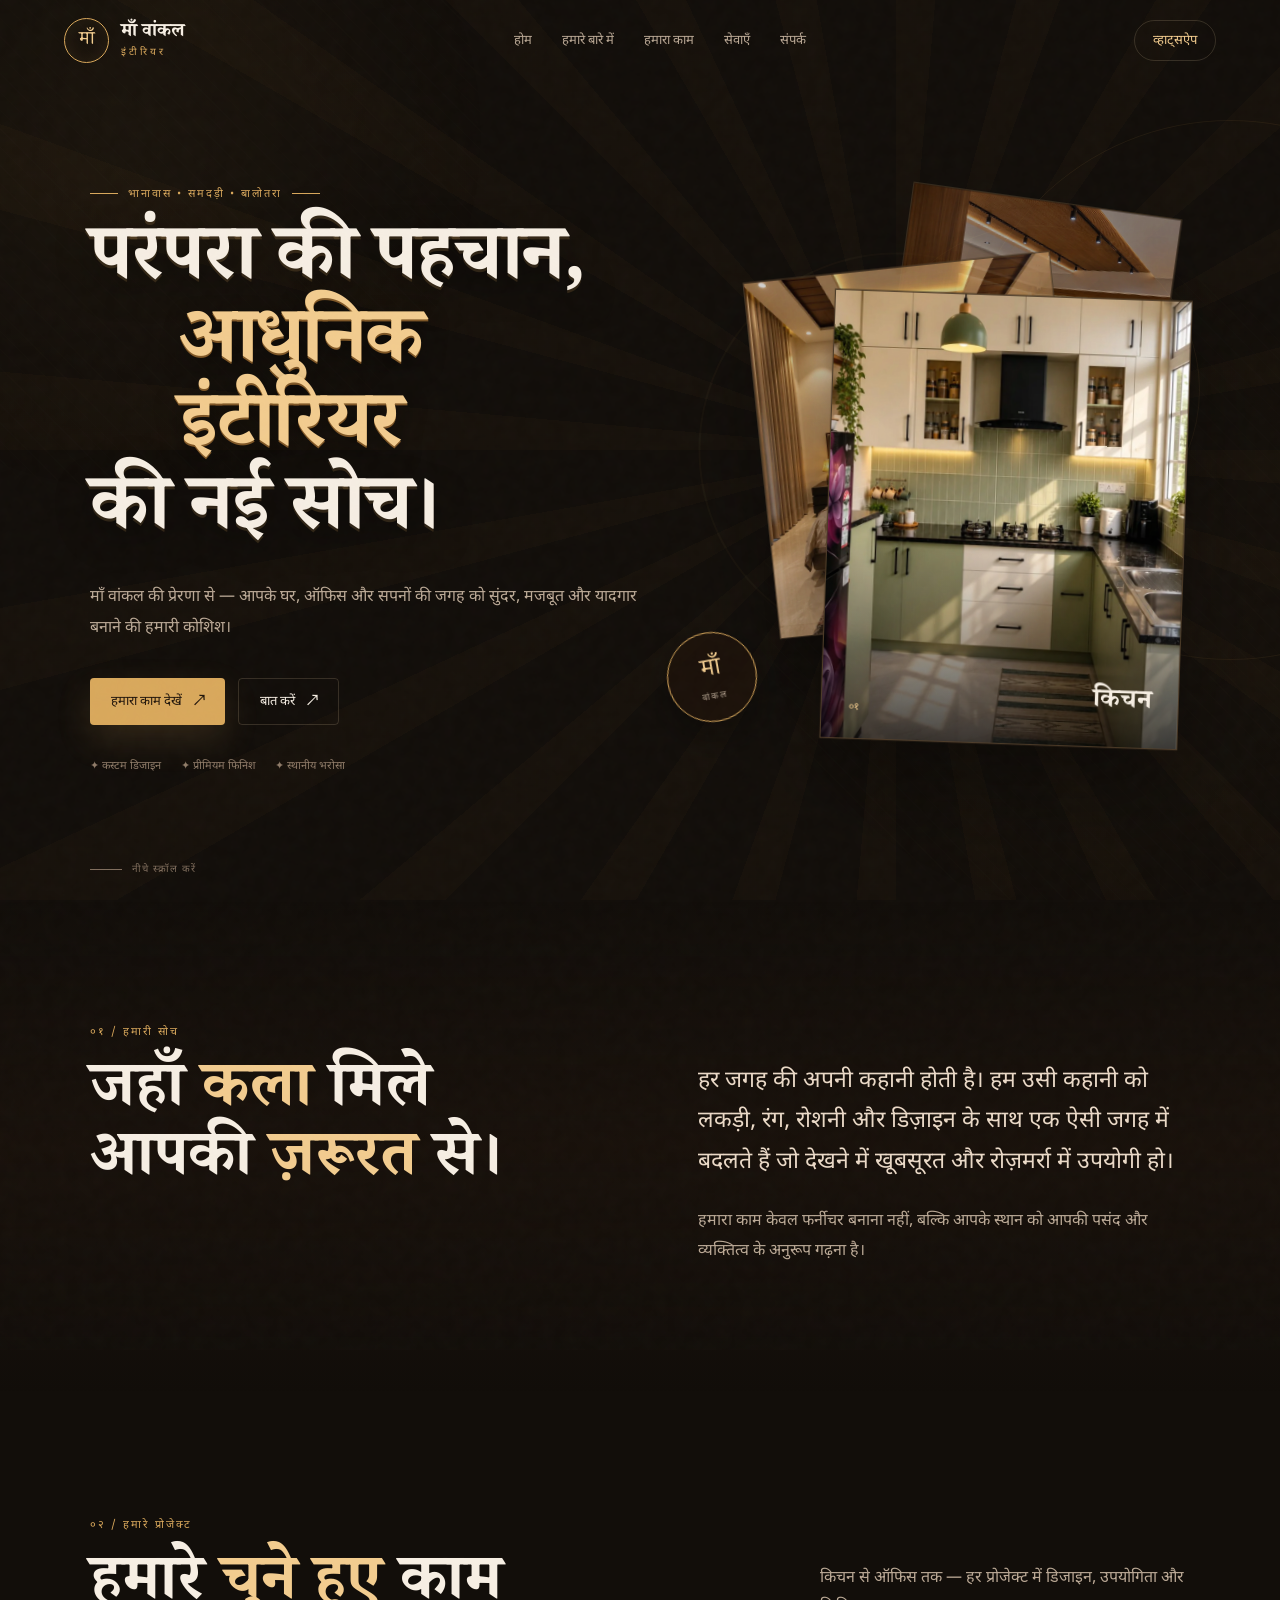
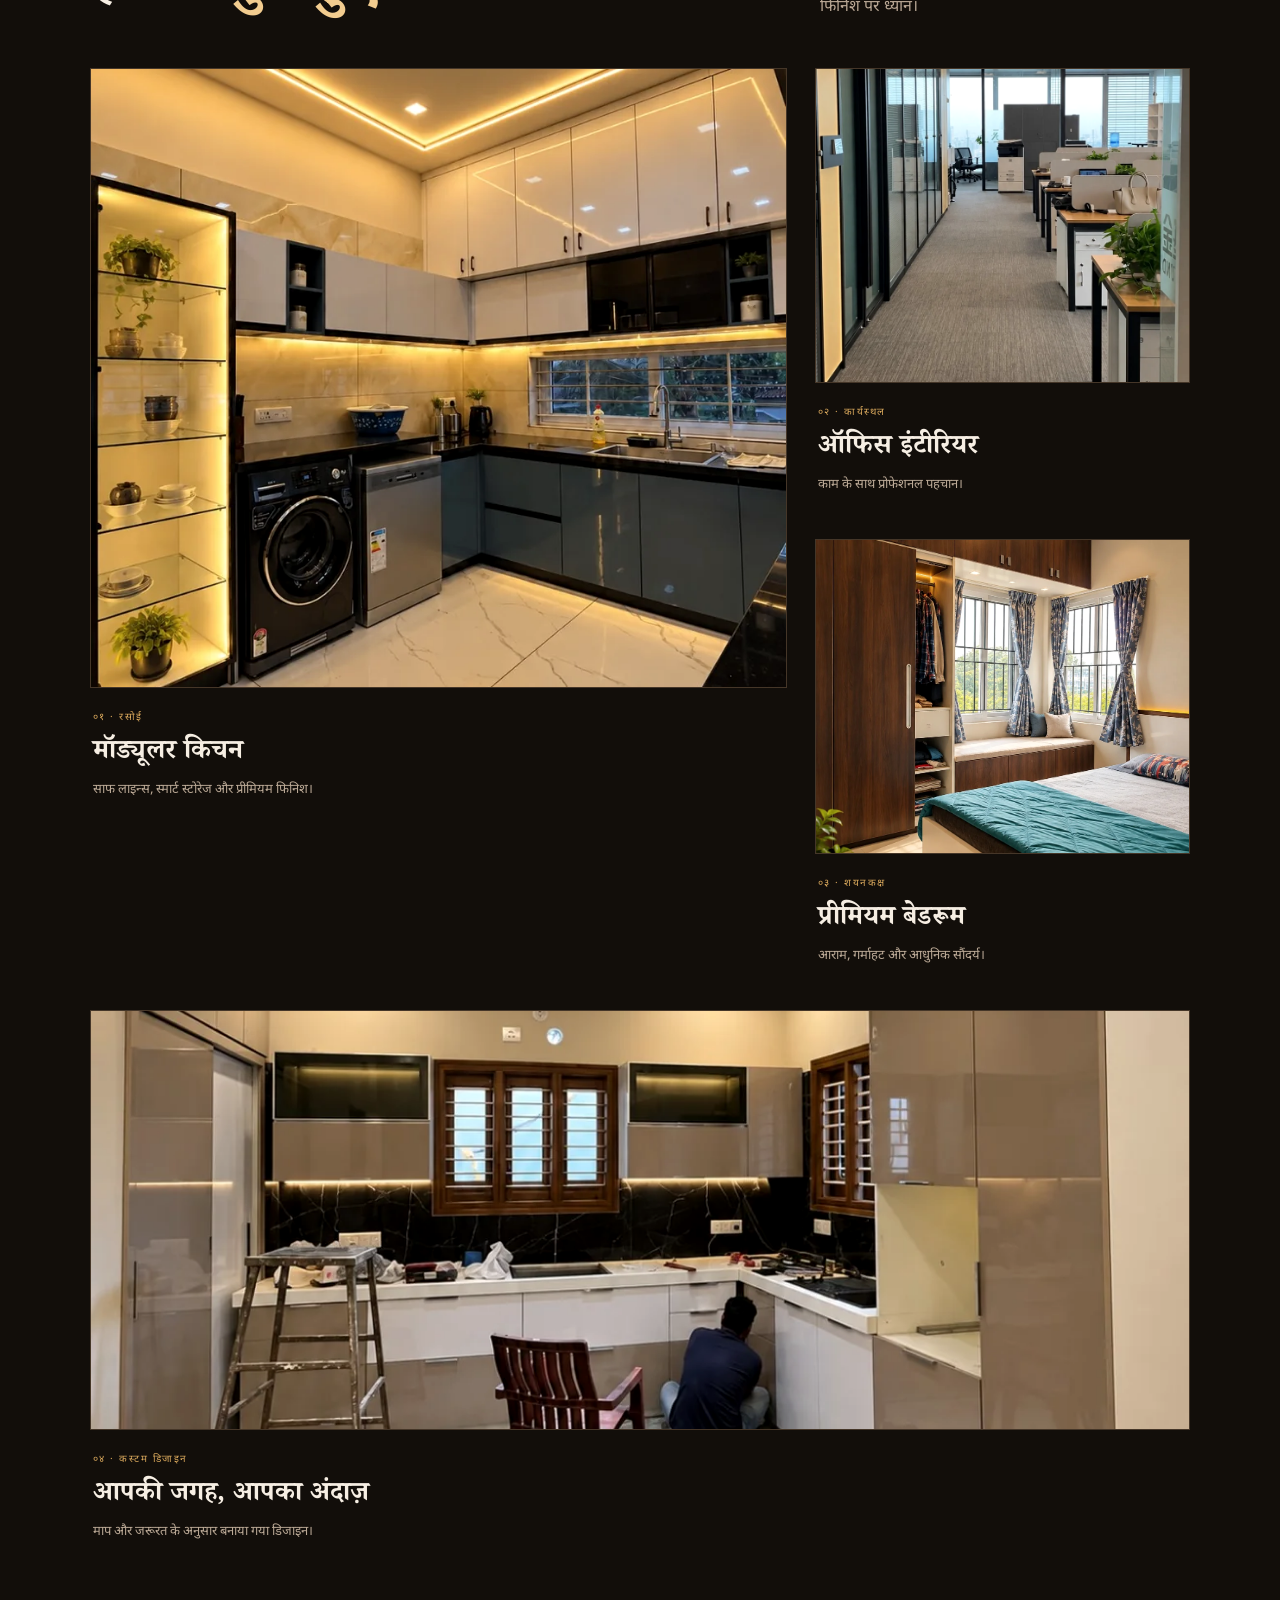
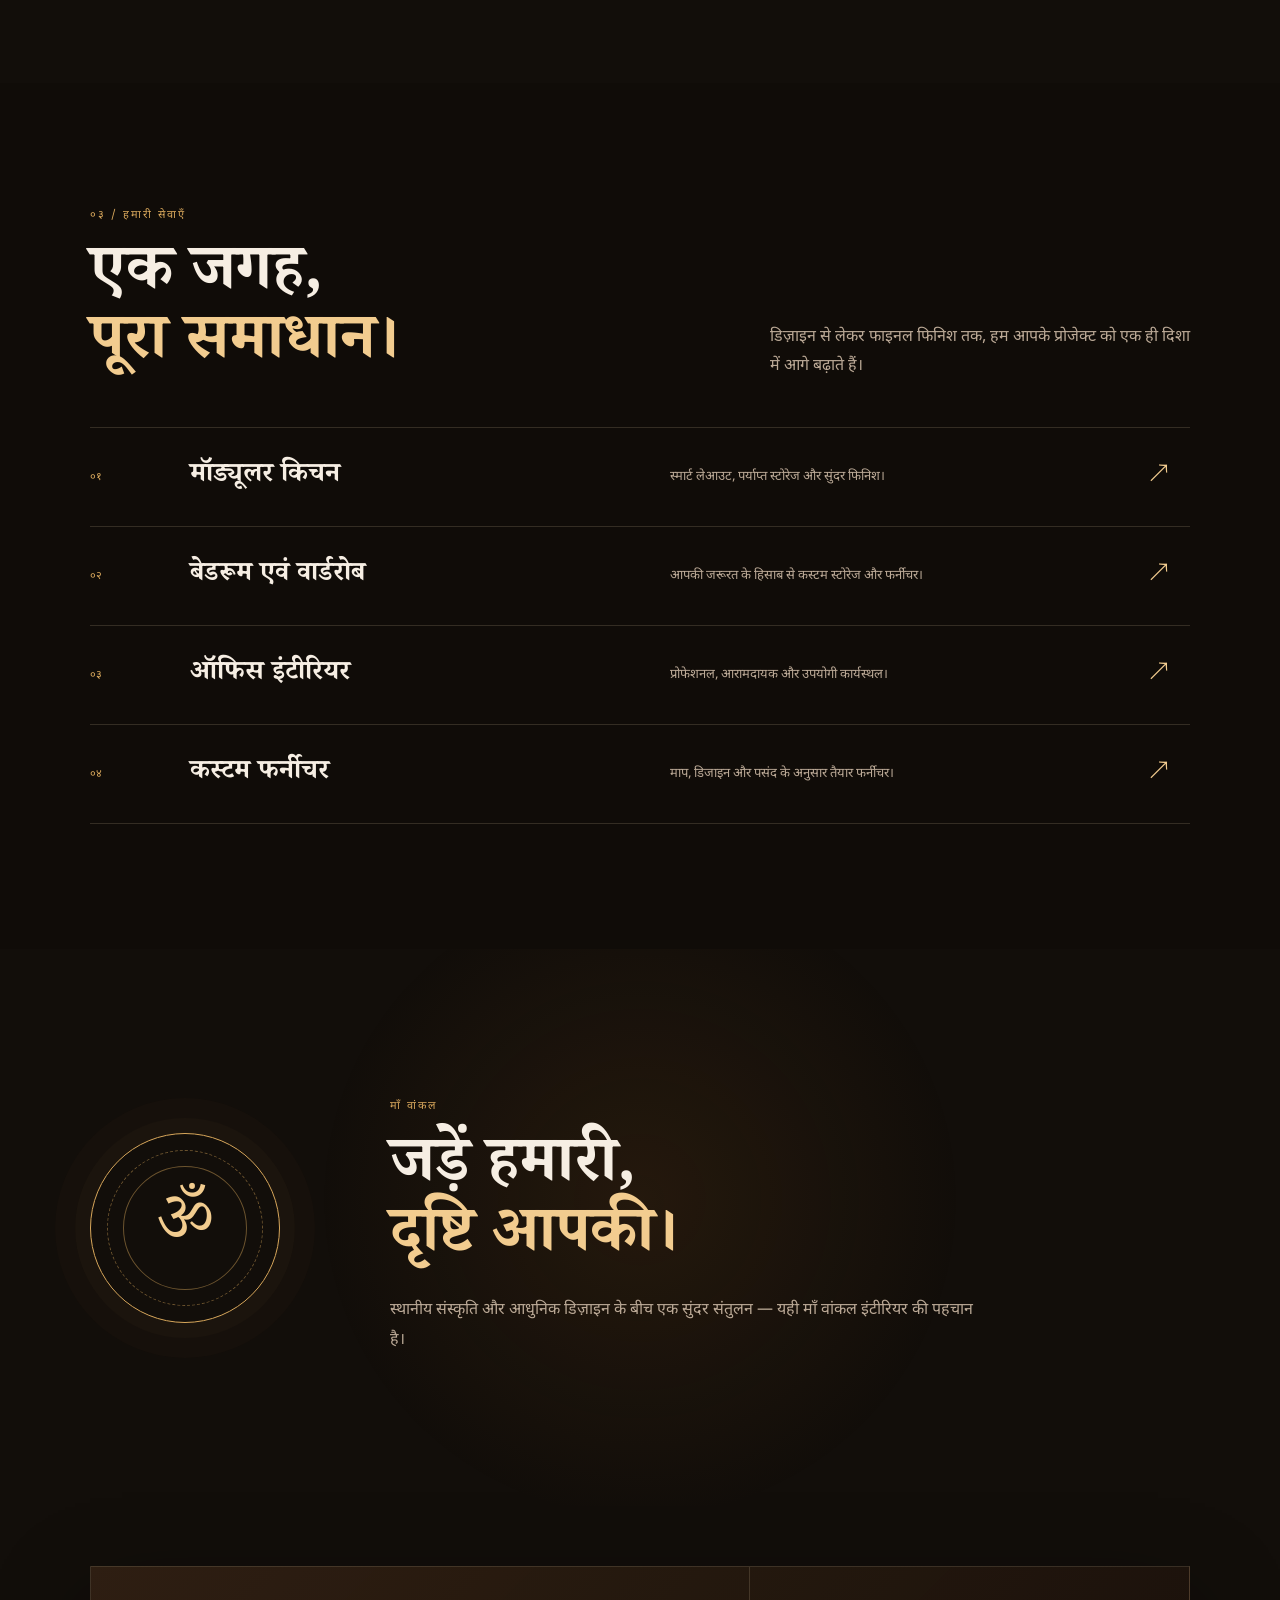
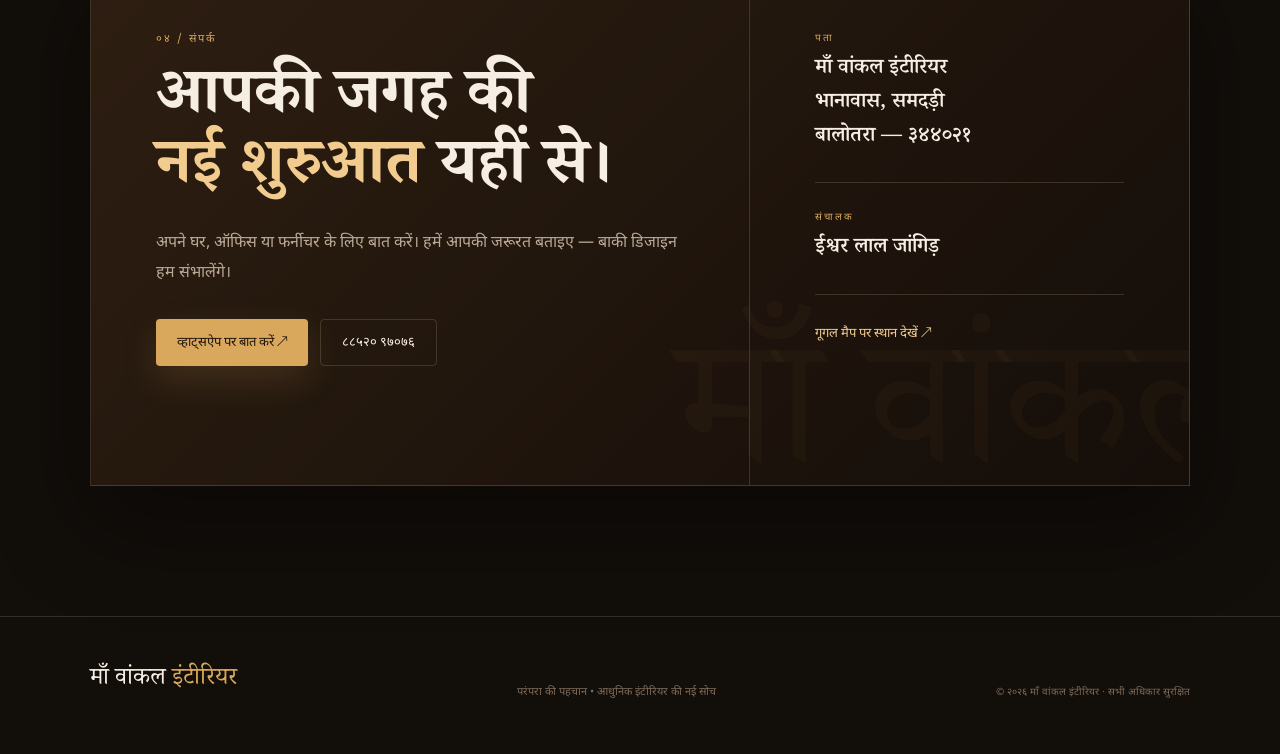
==== commit bc1c2505: "Update index.html" ====
--- a/index.html
+++ b/index.html
@@ -63,10 +63,10 @@
       </div>
 
       <div class="hero-gallery" id="heroGallery">
-        <div class="floating-card card-back"><img src="./assets/office-2.webp" alt="ऑफिस इंटीरियर"></div>
-        <div class="floating-card card-mid"><img src="./assets/bedroom-2.webp" alt="बेडरूम इंटीरियर"></div>
+        <div class="floating-card card-back"><img src="./office-2.webp" alt="ऑफिस इंटीरियर"></div>
+        <div class="floating-card card-mid"><img src="./bedroom-2.webp" alt="बेडरूम इंटीरियर"></div>
         <div class="floating-card card-front">
-          <img src="./assets/kitchen-1.webp" alt="मॉड्यूलर किचन">
+          <img src="./kitchen-1.webp" alt="मॉड्यूलर किचन">
           <div class="card-caption"><span>०१</span><strong>किचन</strong></div>
         </div>
         <div class="hero-badge"><span>माँ</span><small>वांकल</small></div>
@@ -99,19 +99,19 @@
 
       <div class="project-grid">
         <article class="project project-large reveal">
-          <div class="project-img"><img src="./assets/kitchen-2.webp" alt="मॉड्यूलर किचन प्रोजेक्ट"></div>
+          <div class="project-img"><img src="./kitchen-2.webp" alt="मॉड्यूलर किचन प्रोजेक्ट"></div>
           <div class="project-info"><span>०१ · रसोई</span><h3>मॉड्यूलर किचन</h3><p>साफ लाइन्स, स्मार्ट स्टोरेज और प्रीमियम फिनिश।</p></div>
         </article>
         <article class="project reveal delay">
-          <div class="project-img"><img src="./assets/office-1.webp" alt="ऑफिस इंटीरियर प्रोजेक्ट"></div>
+          <div class="project-img"><img src="./office-1.webp" alt="ऑफिस इंटीरियर प्रोजेक्ट"></div>
           <div class="project-info"><span>०२ · कार्यस्थल</span><h3>ऑफिस इंटीरियर</h3><p>काम के साथ प्रोफेशनल पहचान।</p></div>
         </article>
         <article class="project reveal">
-          <div class="project-img"><img src="./assets/bedroom-1.webp" alt="बेडरूम इंटीरियर प्रोजेक्ट"></div>
+          <div class="project-img"><img src="./bedroom-1.webp" alt="बेडरूम इंटीरियर प्रोजेक्ट"></div>
           <div class="project-info"><span>०३ · शयनकक्ष</span><h3>प्रीमियम बेडरूम</h3><p>आराम, गर्माहट और आधुनिक सौंदर्य।</p></div>
         </article>
         <article class="project project-wide reveal delay">
-          <div class="project-img"><img src="./assets/kitchen-3.webp" alt="कस्टम किचन इंटीरियर"></div>
+          <div class="project-img"><img src="./kitchen-3.webp" alt="कस्टम किचन इंटीरियर"></div>
           <div class="project-info"><span>०४ · कस्टम डिजाइन</span><h3>आपकी जगह, आपका अंदाज़</h3><p>माप और जरूरत के अनुसार बनाया गया डिजाइन।</p></div>
         </article>
       </div>
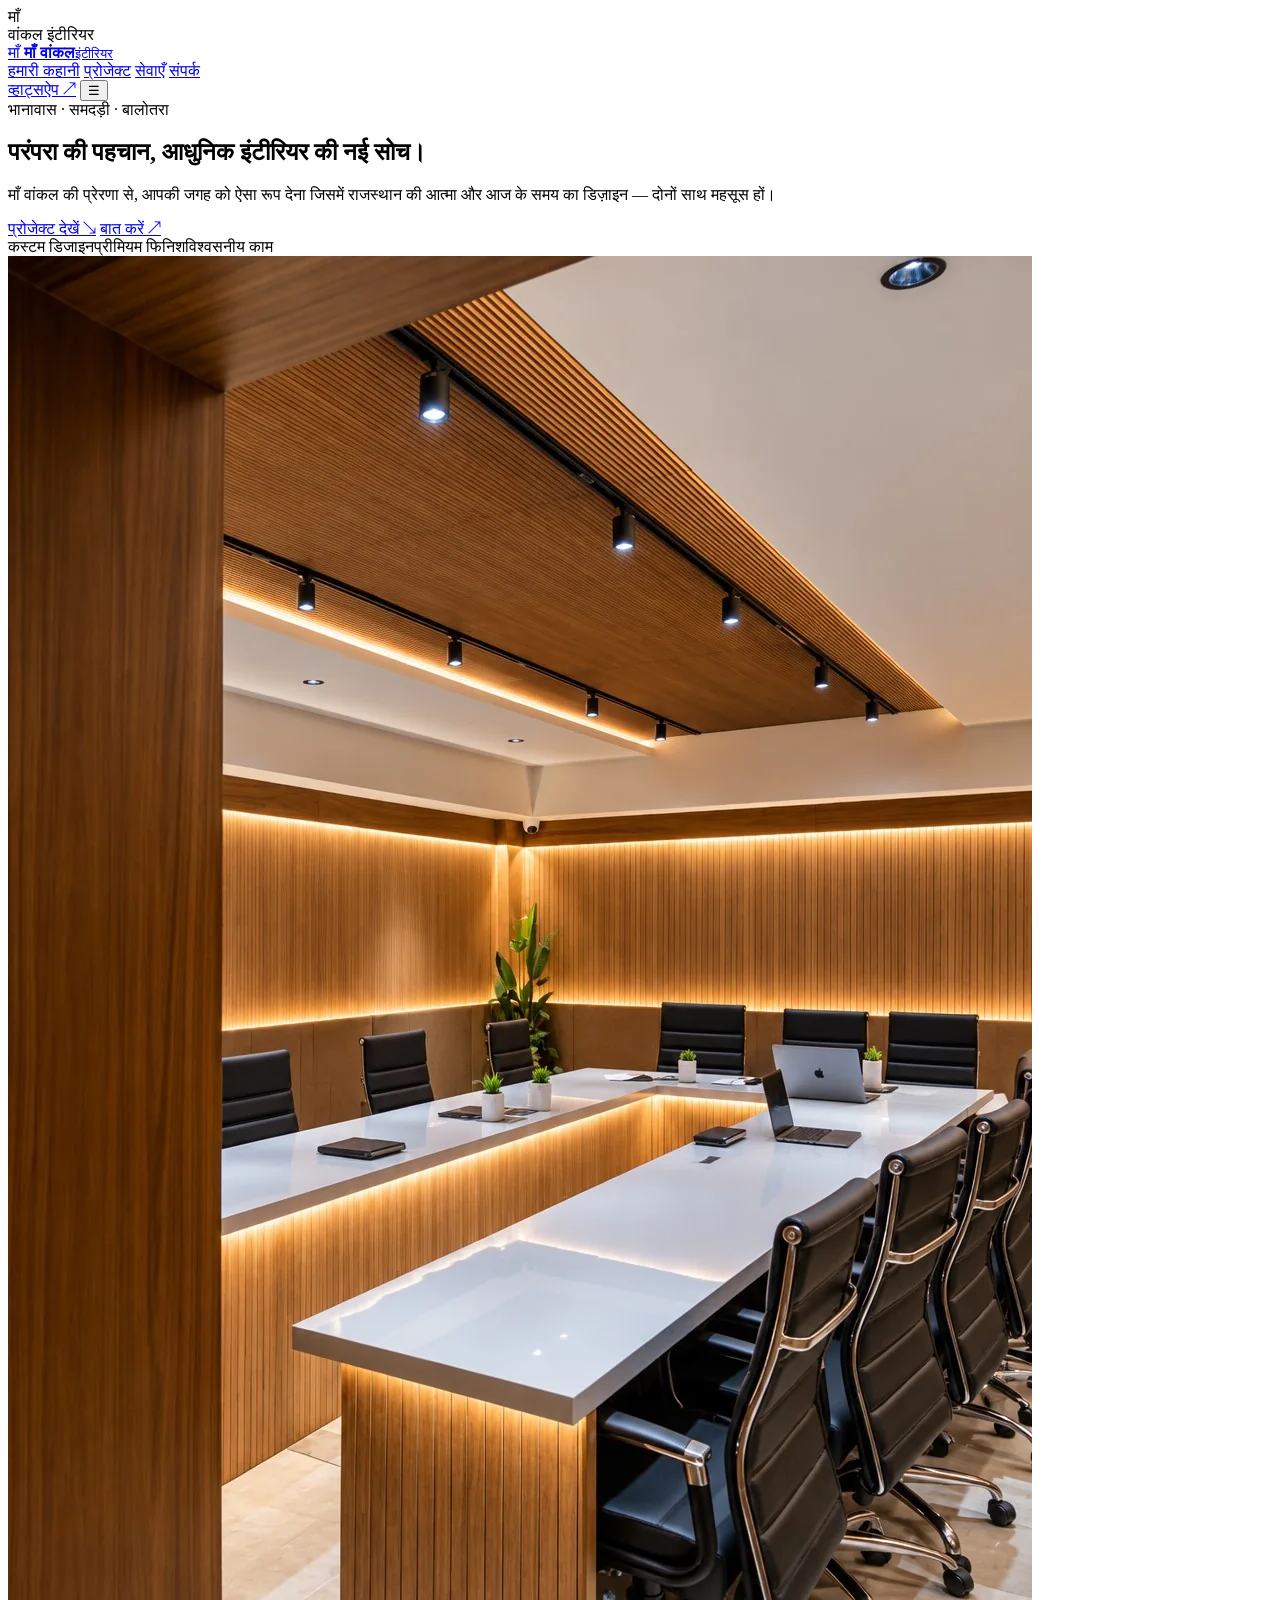
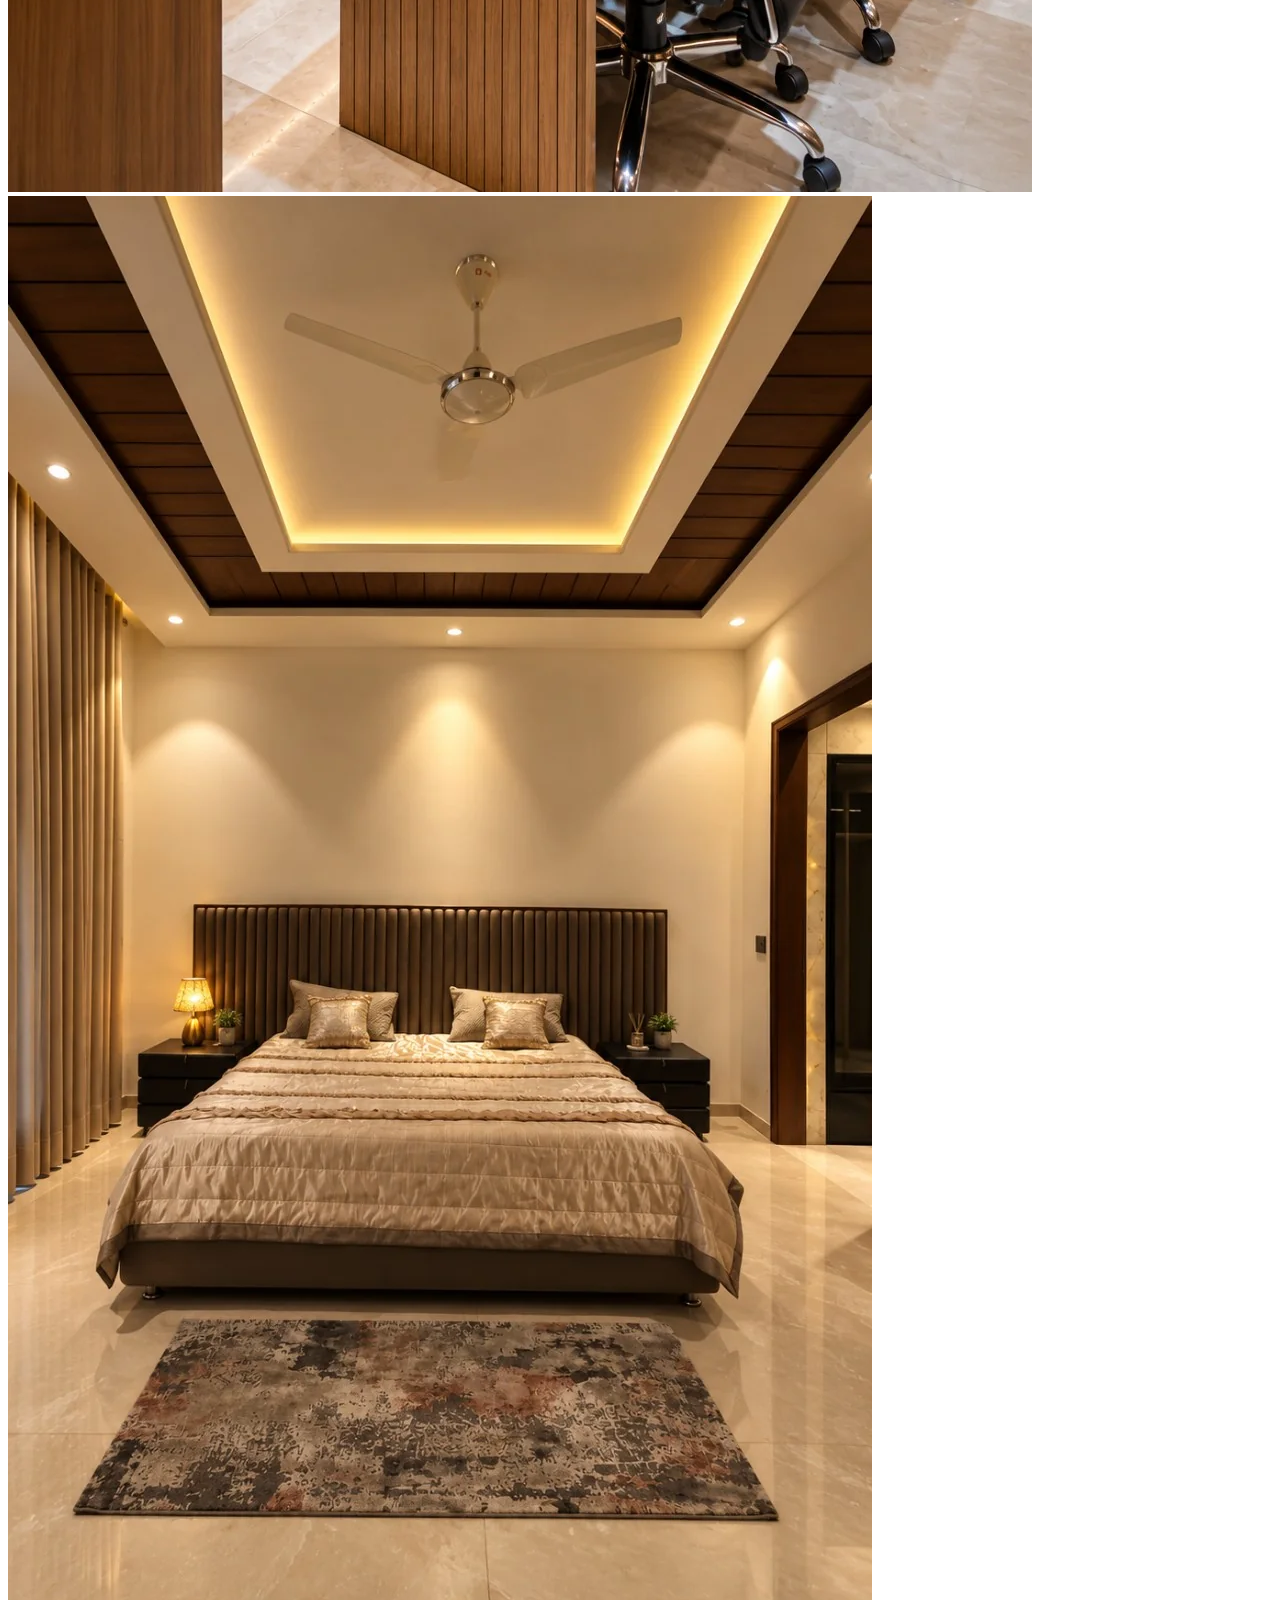
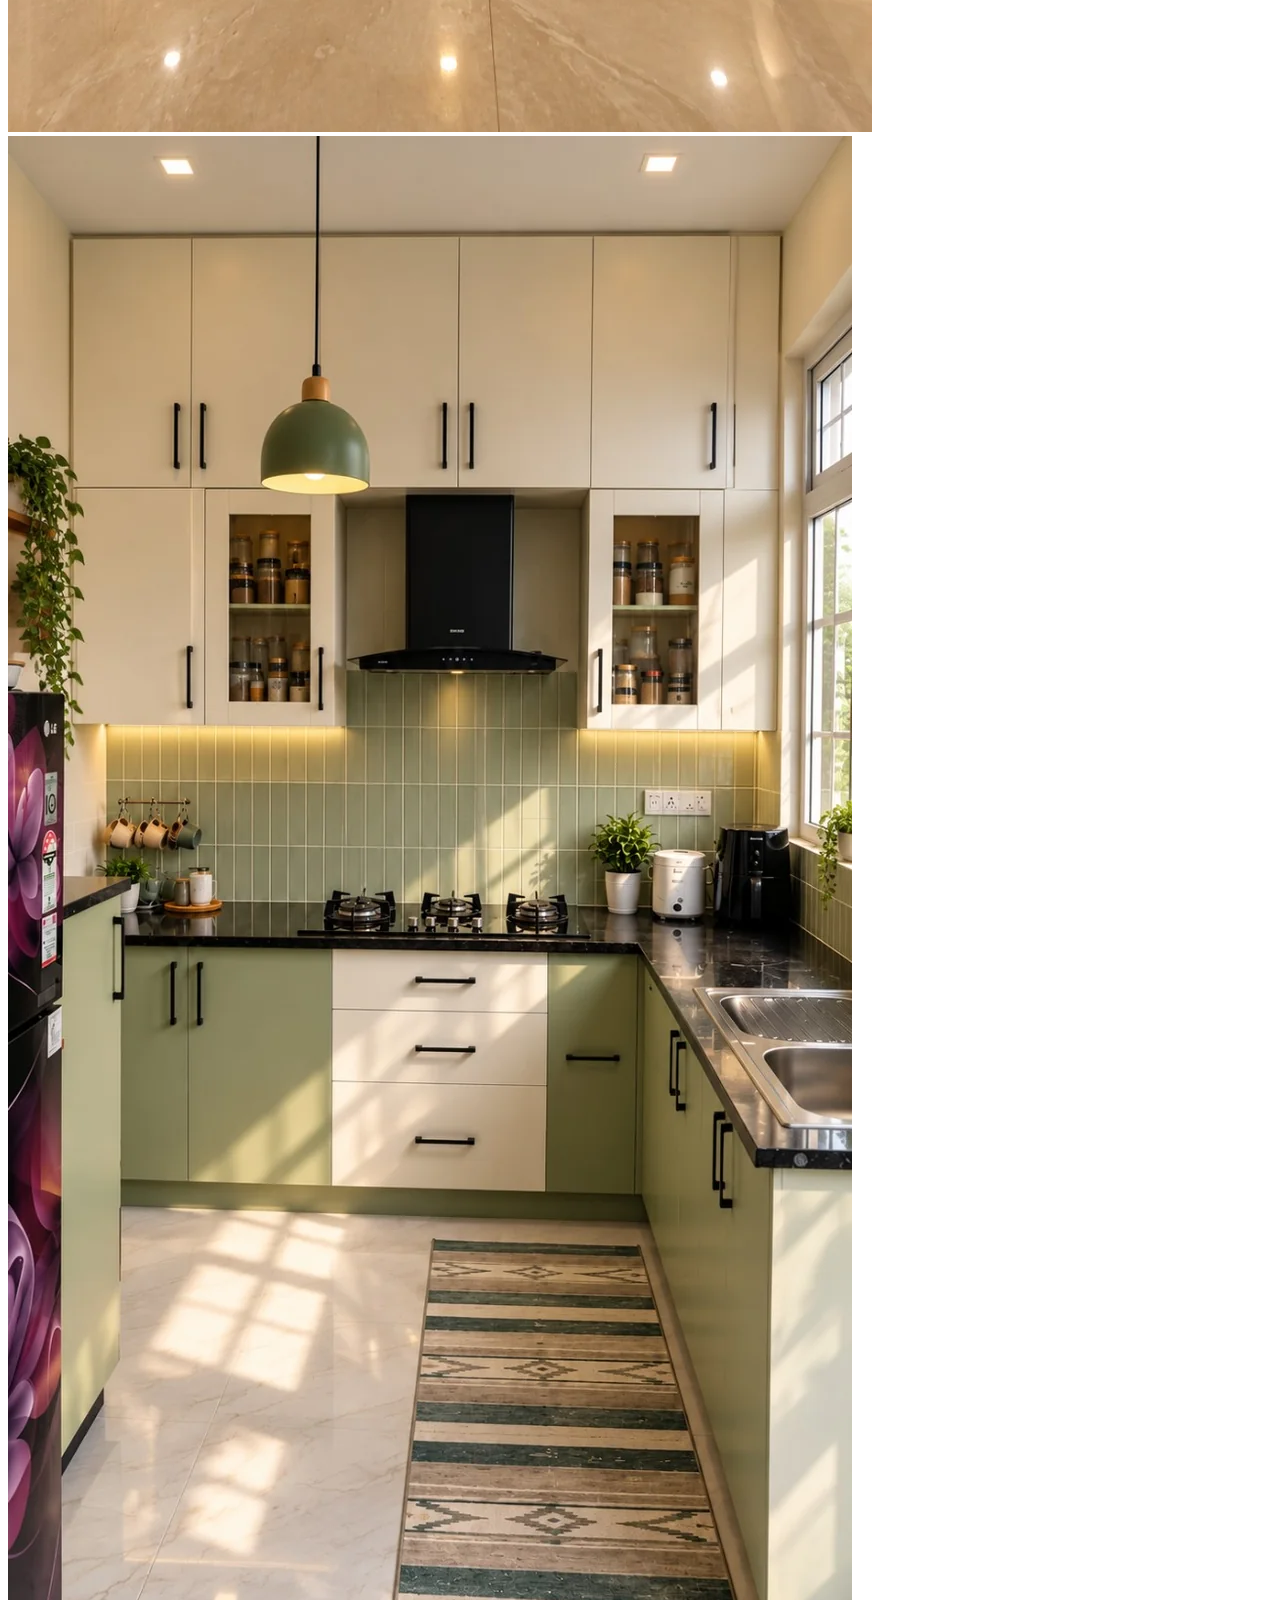
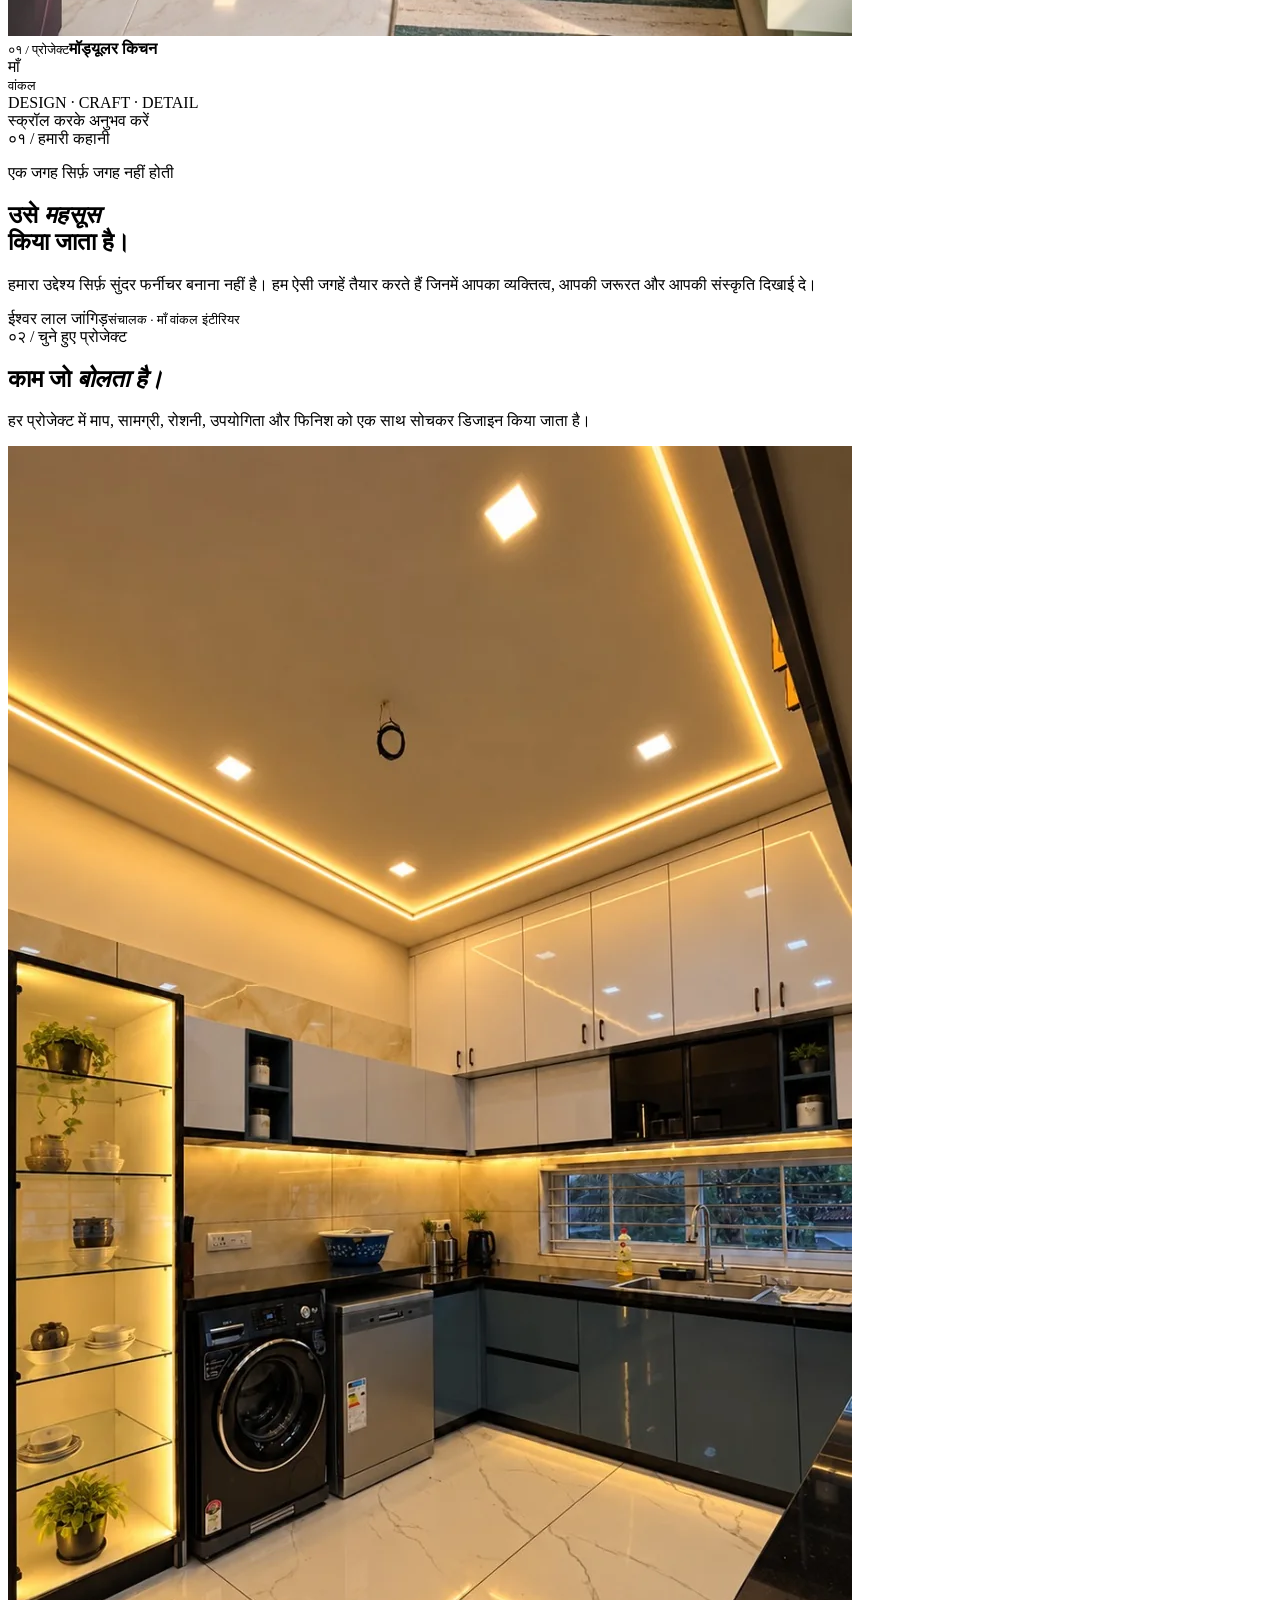
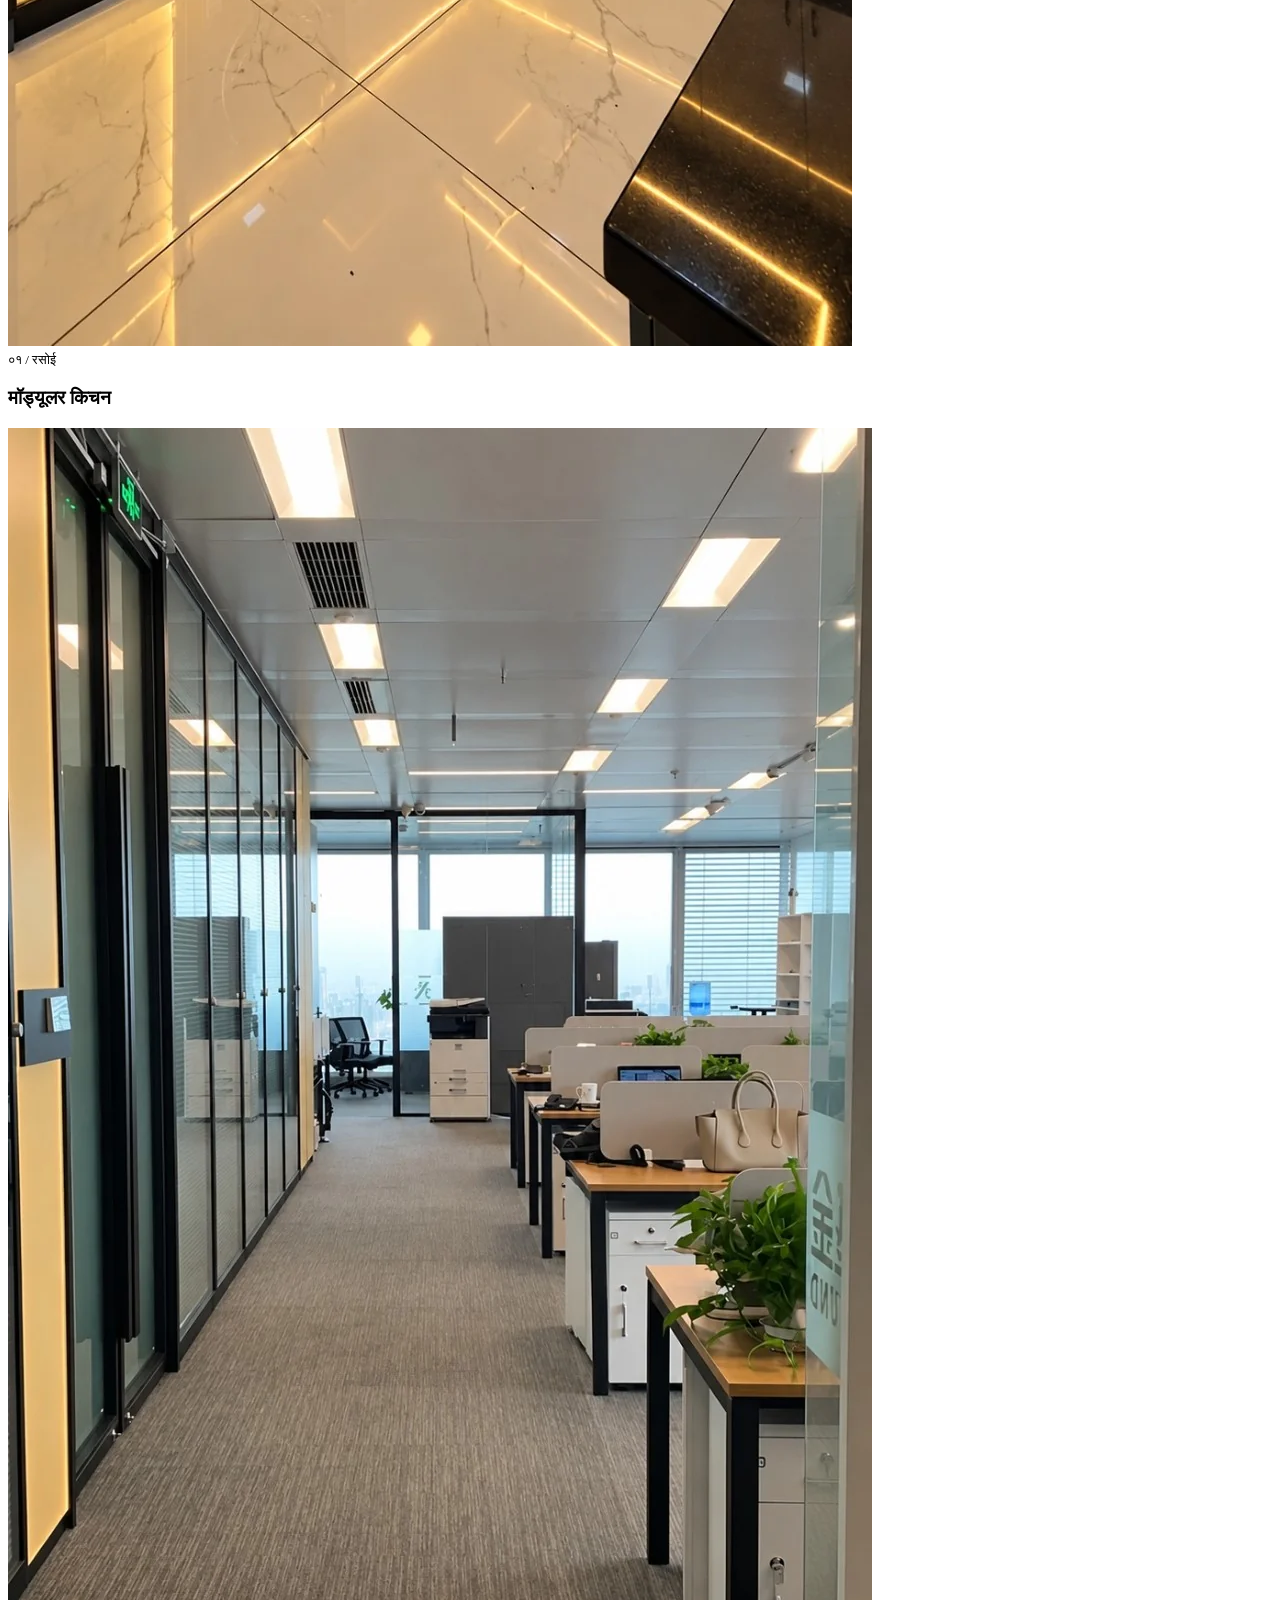
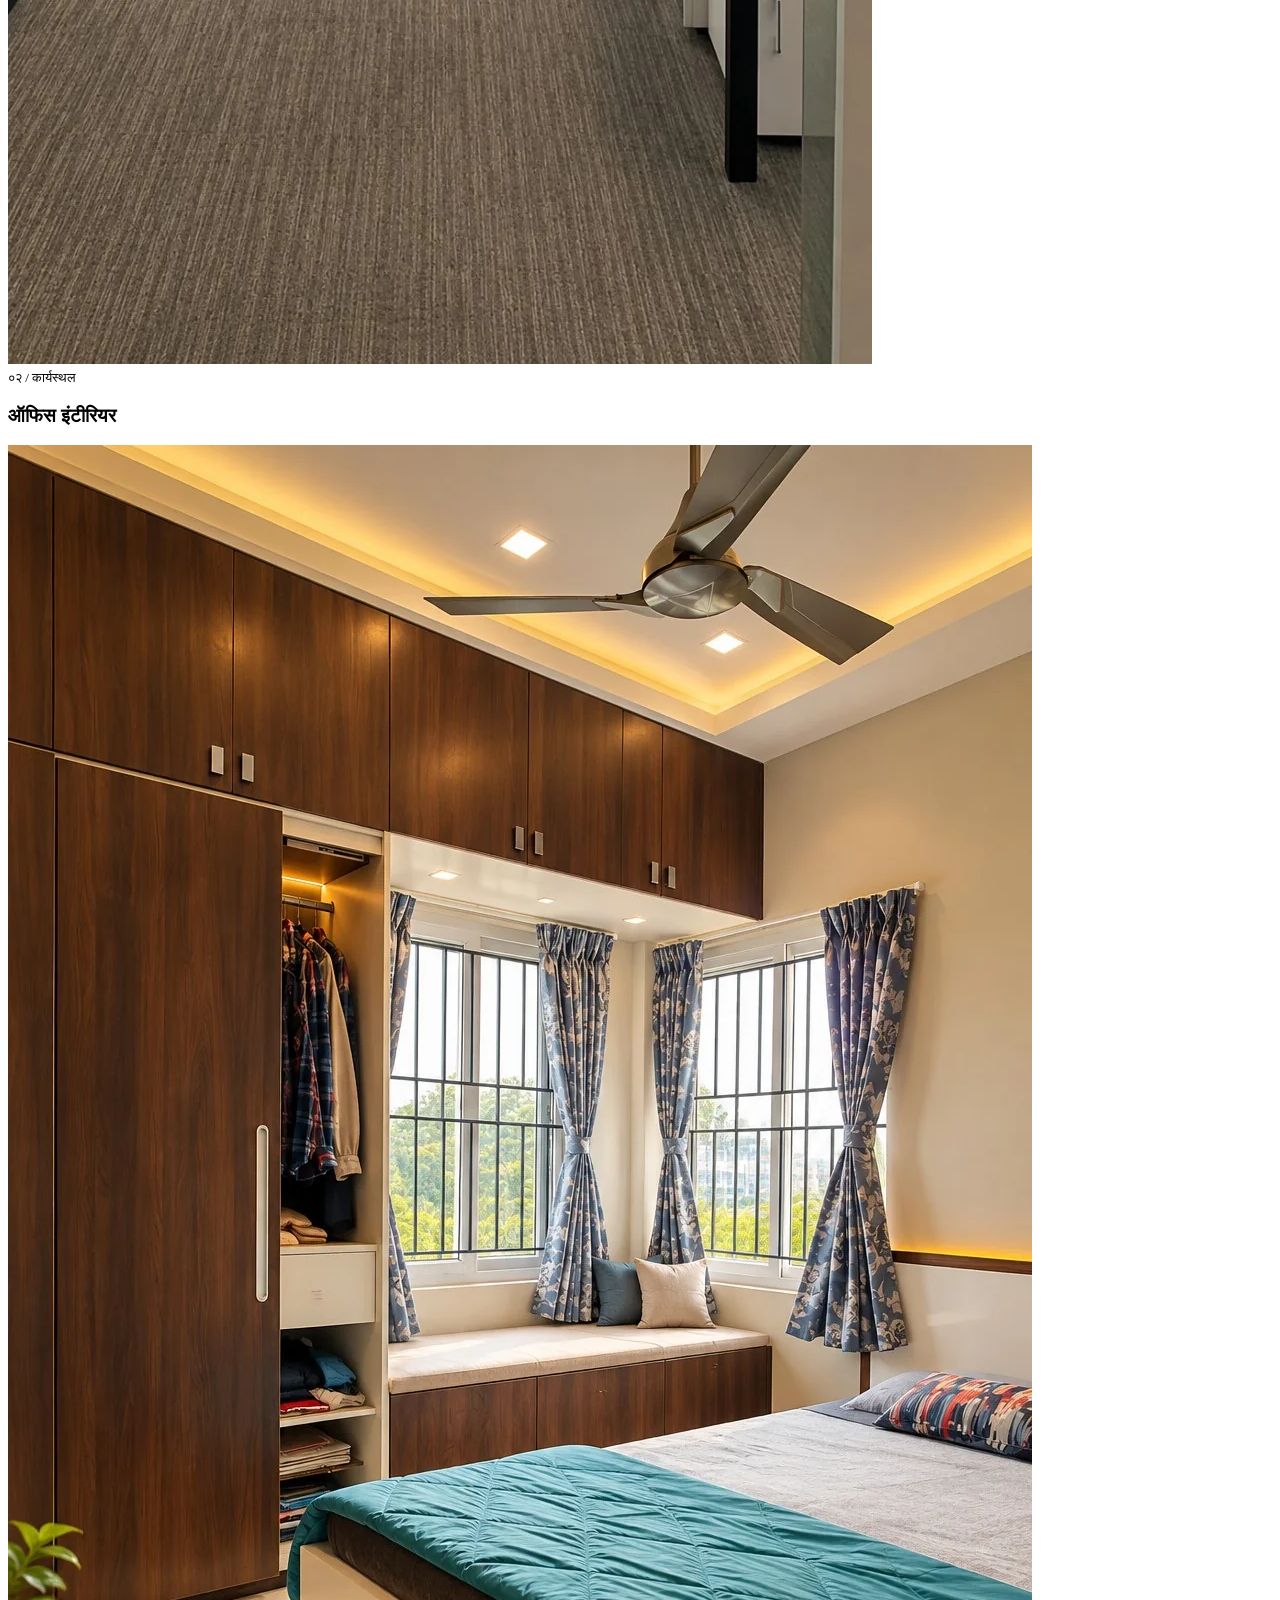
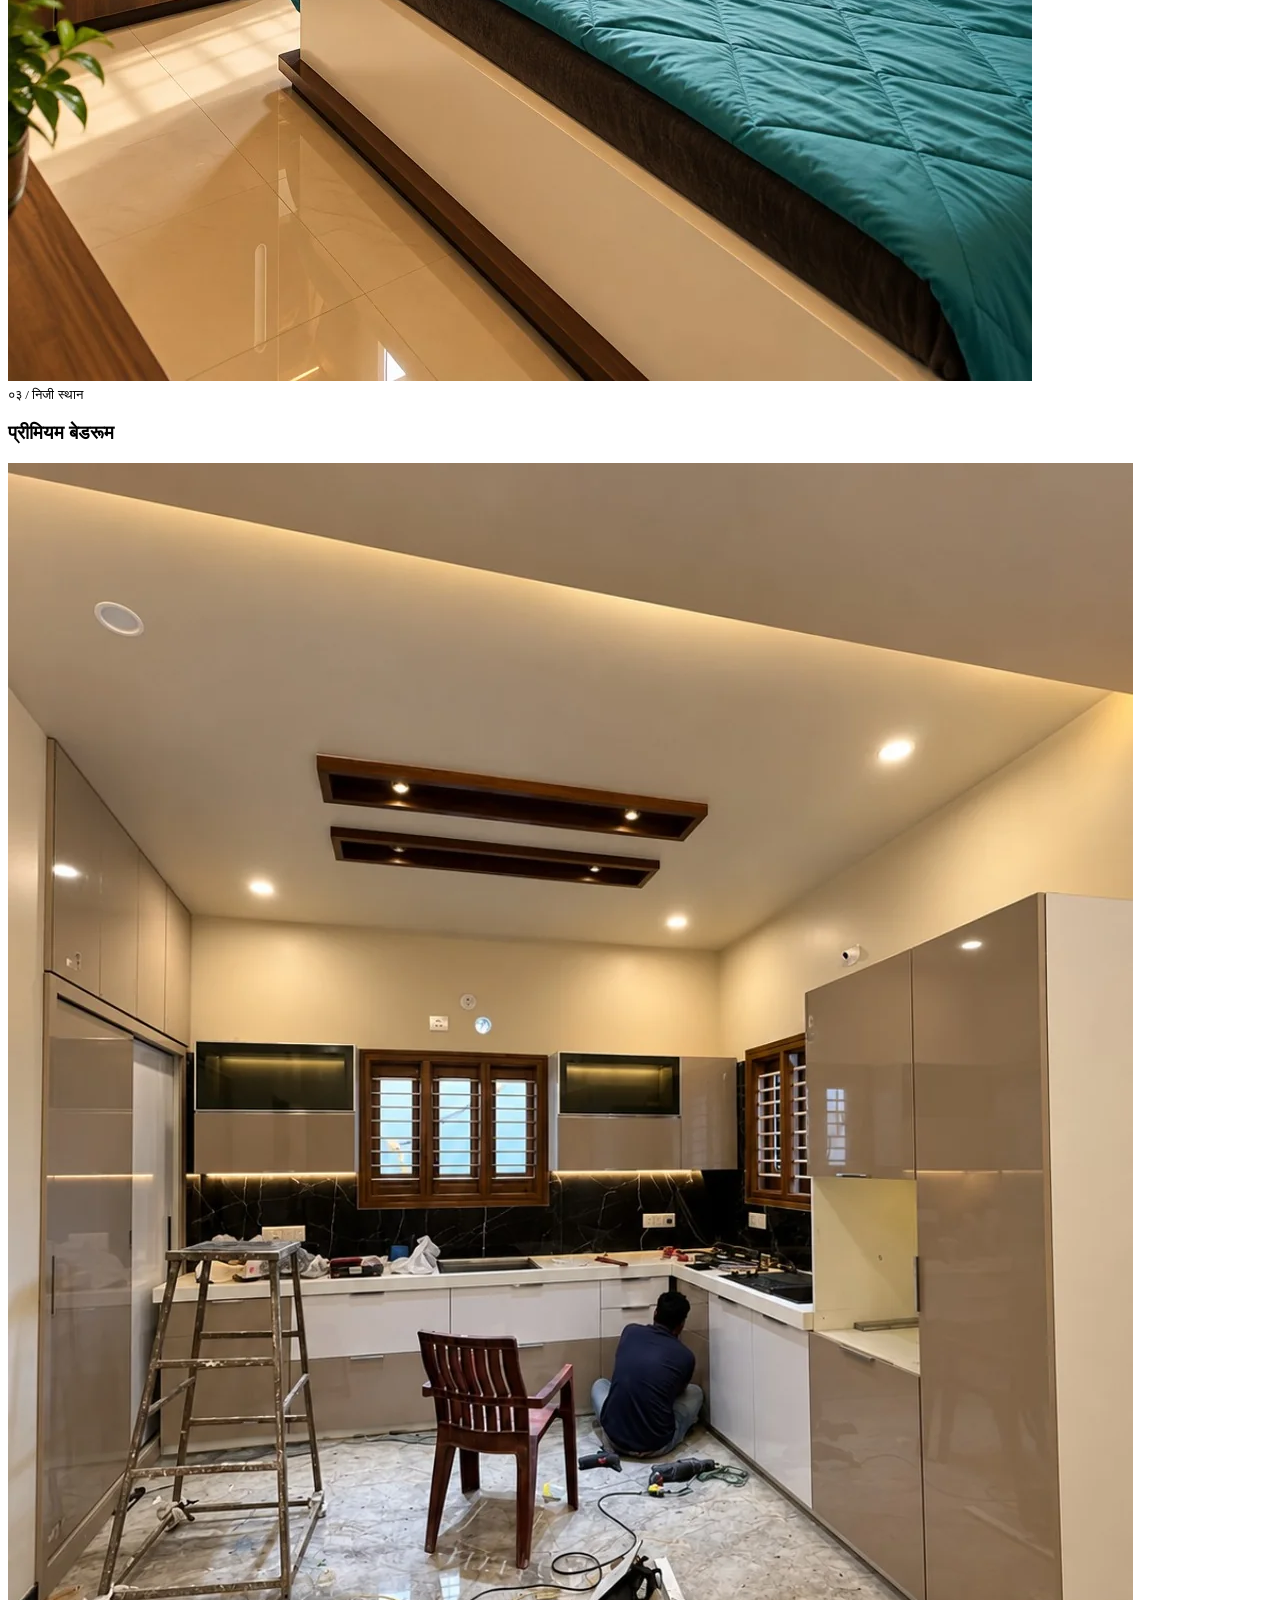
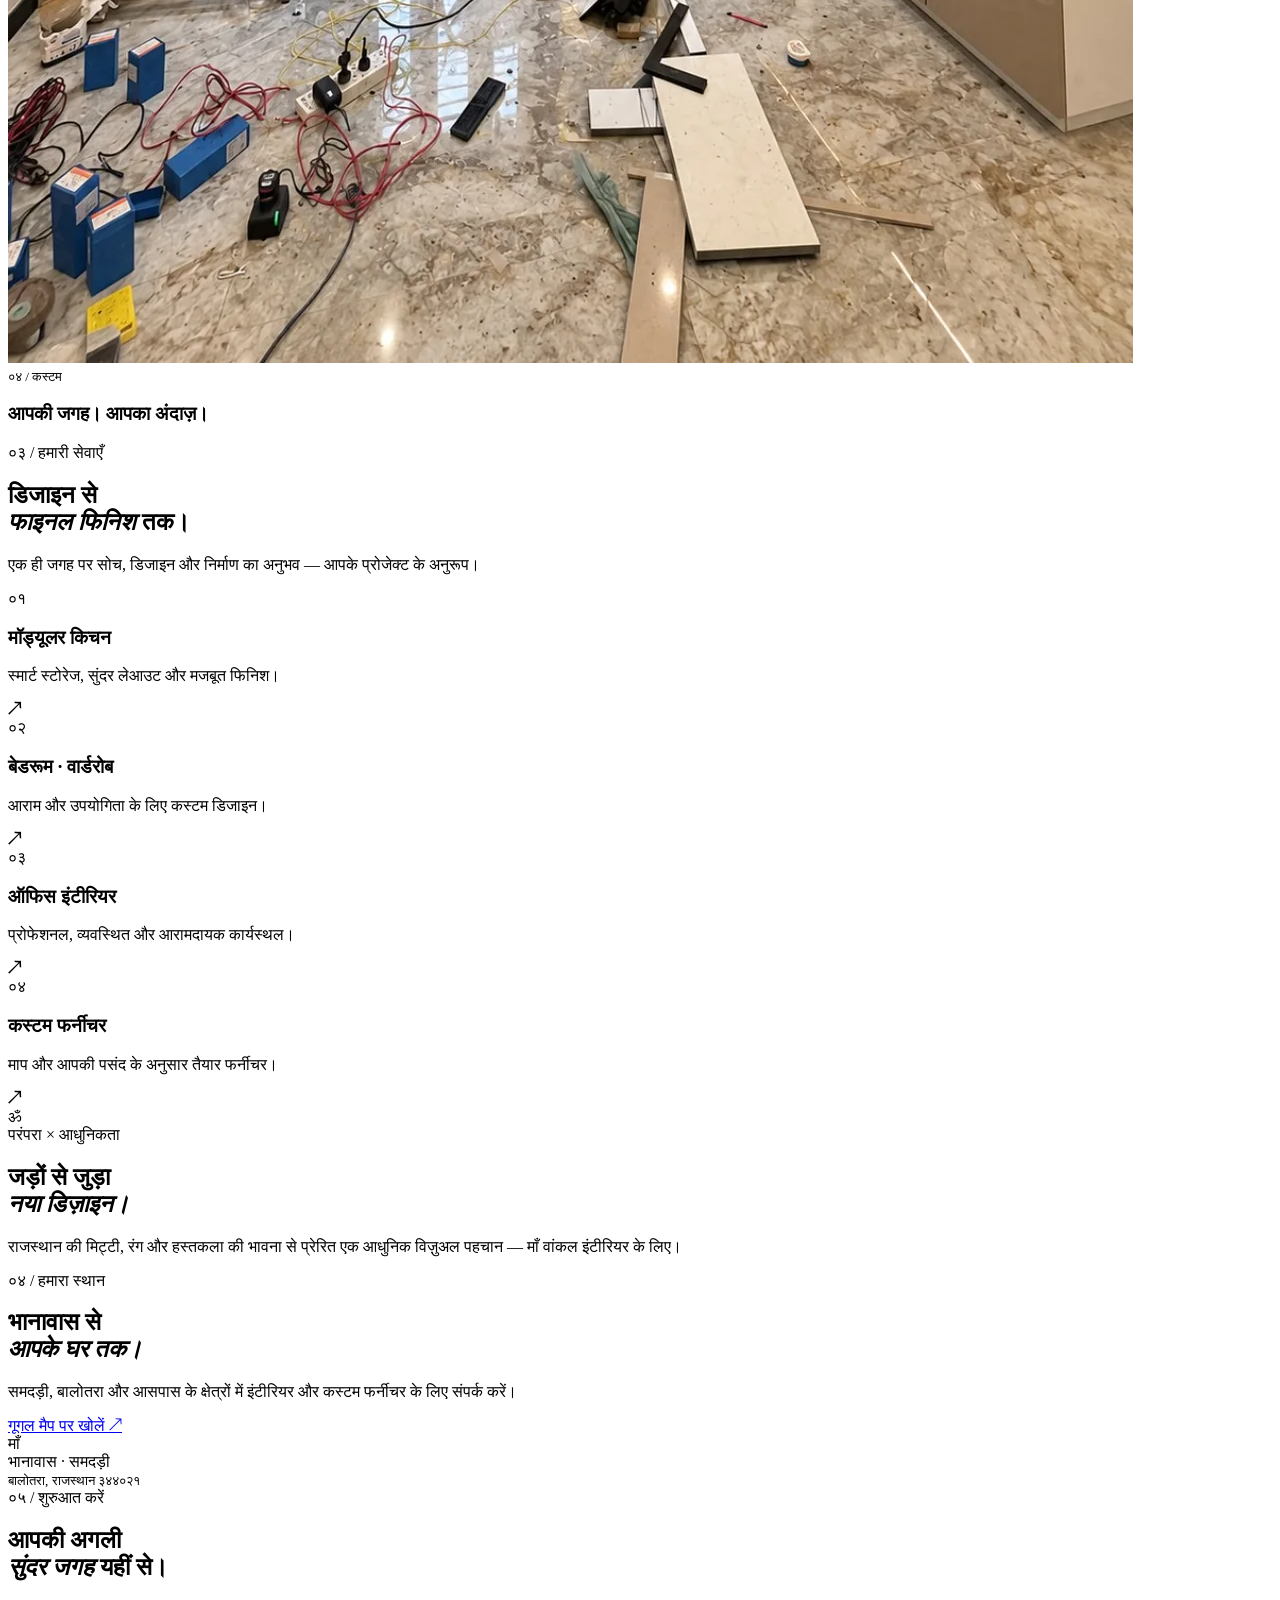
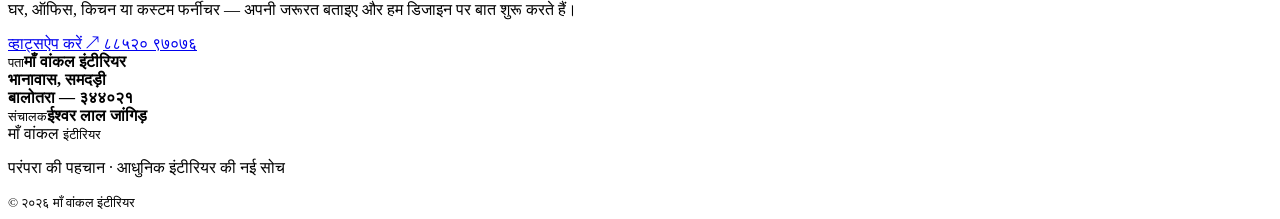
==== commit 0613ad4f: "Add files via upload v5" ====
--- a/index.html
+++ b/index.html
@@ -1,173 +1,211 @@
 <!doctype html>
 <html lang="hi">
 <head>
-  <meta charset="utf-8">
-  <meta name="viewport" content="width=device-width, initial-scale=1">
-  <title>माँ वांकल इंटीरियर | प्रीमियम फर्नीचर एवं इंटीरियर</title>
-  <meta name="description" content="माँ वांकल इंटीरियर — भानावास, समदड़ी, बालोतरा में मॉड्यूलर किचन, बेडरूम, ऑफिस और कस्टम फर्नीचर का आधुनिक एवं पारंपरिक इंटीरियर कार्य।">
-  <meta name="theme-color" content="#20160f">
-  <meta property="og:title" content="माँ वांकल इंटीरियर">
-  <meta property="og:description" content="परंपरा की पहचान, आधुनिक इंटीरियर की नई सोच।">
-  <meta property="og:type" content="website">
-  <link rel="preconnect" href="https://fonts.googleapis.com">
-  <link rel="preconnect" href="https://fonts.gstatic.com" crossorigin>
-  <link href="https://fonts.googleapis.com/css2?family=Noto+Sans+Devanagari:wght@400;500;600;700;800&family=Noto+Serif+Devanagari:wght@500;600;700;800&display=swap" rel="stylesheet">
-  <link rel="stylesheet" href="./styles.css">
+<meta charset="utf-8">
+<meta name="viewport" content="width=device-width, initial-scale=1">
+<title>माँ वांकल इंटीरियर | प्रीमियम इंटीरियर एवं फर्नीचर | बालोतरा</title>
+<meta name="description" content="माँ वांकल इंटीरियर — भानावास, समदड़ी, बालोतरा। मॉड्यूलर किचन, बेडरूम, वार्डरोब, ऑफिस इंटीरियर और कस्टम फर्नीचर।">
+<meta name="keywords" content="माँ वांकल इंटीरियर, Maa Vankal Interior, interior designer Balotra, interior Samdari, modular kitchen Balotra, furniture Bhanawas, Jodhpur Rajasthan interior">
+<meta name="author" content="माँ वांकल इंटीरियर">
+<meta name="theme-color" content="#100d0a">
+<meta property="og:type" content="website">
+<meta property="og:title" content="माँ वांकल इंटीरियर">
+<meta property="og:description" content="परंपरा की पहचान। आधुनिक इंटीरियर की नई सोच।">
+<meta property="og:url" content="https://p-r-t-j-k.github.io/vankal-interior/">
+<meta property="og:image" content="https://p-r-t-j-k.github.io/vankal-interior/kitchen-1.webp">
+<link rel="canonical" href="https://p-r-t-j-k.github.io/vankal-interior/">
+<link rel="icon" href="./favicon.svg" type="image/svg+xml">
+<link rel="preconnect" href="https://fonts.googleapis.com">
+<link rel="preconnect" href="https://fonts.gstatic.com" crossorigin>
+<link href="https://fonts.googleapis.com/css2?family=Noto+Sans+Devanagari:wght@400;500;600;700;800;900&family=Noto+Serif+Devanagari:wght@500;600;700;800&display=swap" rel="stylesheet">
+
+<script type="application/ld+json">
+{
+  "@context":"https://schema.org",
+  "@type":"FurnitureStore",
+  "name":"माँ वांकल इंटीरियर",
+  "alternateName":"Maa Vankal Interior",
+  "url":"https://p-r-t-j-k.github.io/vankal-interior/",
+  "telephone":"+91-8852097076",
+  "image":[
+    "https://p-r-t-j-k.github.io/vankal-interior/kitchen-1.webp",
+    "https://p-r-t-j-k.github.io/vankal-interior/office-1.webp",
+    "https://p-r-t-j-k.github.io/vankal-interior/bedroom-1.webp"
+  ],
+  "address":{
+    "@type":"PostalAddress",
+    "streetAddress":"भानावास",
+    "addressLocality":"समदड़ी",
+    "addressRegion":"राजस्थान",
+    "postalCode":"344021",
+    "addressCountry":"IN"
+  },
+  "areaServed":["समदड़ी","बालोतरा","बाड़मेर","जोधपुर","राजस्थान"],
+  "sameAs":[]
+}
+</script>
 </head>
 <body>
-  <div class="grain"></div>
-  <div class="progress" id="progress"></div>
-
-  <header class="nav" id="nav">
-    <a class="brand" href="#home" aria-label="माँ वांकल इंटीरियर">
-      <span class="brand-mark">माँ</span>
-      <span class="brand-copy">
-        <strong>माँ वांकल</strong>
-        <small>इंटीरियर</small>
-      </span>
-    </a>
-    <button class="menu-btn" id="menuBtn" aria-label="मेन्यू">☰</button>
-    <nav id="menu">
-      <a href="#home">होम</a>
-      <a href="#about">हमारे बारे में</a>
-      <a href="#work">हमारा काम</a>
-      <a href="#services">सेवाएँ</a>
-      <a href="#contact">संपर्क</a>
-    </nav>
-    <a class="nav-cta" href="https://wa.me/918852097076" target="_blank" rel="noopener">व्हाट्सऐप</a>
-  </header>
-
-  <main>
-    <section class="hero" id="home">
-      <div class="hero-orbit orbit-a"></div>
-      <div class="hero-orbit orbit-b"></div>
-      <div class="hero-pattern"></div>
-
-      <div class="hero-content reveal">
-        <div class="eyebrow"><span></span> भानावास • समदड़ी • बालोतरा <span></span></div>
-        <h1 class="display-title" data-depth="0.7">
-          <span>परंपरा की पहचान,</span>
-          <em>आधुनिक इंटीरियर</em>
-          <span>की नई सोच।</span>
-        </h1>
-        <p class="hero-lead">माँ वांकल की प्रेरणा से — आपके घर, ऑफिस और सपनों की जगह को सुंदर, मजबूत और यादगार बनाने की हमारी कोशिश।</p>
-        <div class="hero-actions">
-          <a class="btn btn-primary" href="#work">हमारा काम देखें <b>↗</b></a>
-          <a class="btn btn-ghost" href="tel:+918852097076">बात करें <b>↗</b></a>
-        </div>
-        <div class="hero-trust">
-          <span>✦ कस्टम डिजाइन</span>
-          <span>✦ प्रीमियम फिनिश</span>
-          <span>✦ स्थानीय भरोसा</span>
-        </div>
+<div class="loader" id="loader"><div class="loader-mark">माँ</div><div class="loader-line"></div><span>वांकल इंटीरियर</span></div>
+<div class="noise"></div>
+<div class="cursor-glow" id="cursorGlow"></div>
+<div class="scroll-line"><i id="scrollLine"></i></div>
+
+<header class="nav" id="nav">
+  <a href="#home" class="brand">
+    <span class="brand-seal">माँ</span>
+    <span><b>माँ वांकल</b><small>इंटीरियर</small></span>
+  </a>
+  <nav id="navMenu">
+    <a href="#about">हमारी कहानी</a>
+    <a href="#work">प्रोजेक्ट</a>
+    <a href="#services">सेवाएँ</a>
+    <a href="#contact">संपर्क</a>
+  </nav>
+  <a class="nav-button" href="https://wa.me/918852097076" target="_blank" rel="noopener">व्हाट्सऐप <span>↗</span></a>
+  <button class="menu" id="menu" aria-label="मेन्यू">☰</button>
+</header>
+
+<main>
+<section class="hero" id="home">
+  <div class="hero-rays"></div>
+  <div class="heritage-grid"></div>
+  <div class="hero-copy reveal">
+    <div class="kicker"><span></span> भानावास · समदड़ी · बालोतरा</div>
+    <div class="hero-title-wrap" data-parallax="-0.12">
+      <h1 class="hero-title">
+        <span>परंपरा की</span>
+        <strong data-text="पहचान,">पहचान,</strong>
+        <span>आधुनिक</span>
+        <strong data-text="इंटीरियर">इंटीरियर</strong>
+        <span>की नई सोच।</span>
+      </h1>
+    </div>
+    <p class="hero-sub">माँ वांकल की प्रेरणा से, आपकी जगह को ऐसा रूप देना जिसमें राजस्थान की आत्मा और आज के समय का डिज़ाइन — दोनों साथ महसूस हों।</p>
+    <div class="hero-cta">
+      <a class="button gold" href="#work">प्रोजेक्ट देखें <span>↘</span></a>
+      <a class="button line" href="tel:+918852097076">बात करें <span>↗</span></a>
+    </div>
+    <div class="hero-meta"><span>कस्टम डिजाइन</span><i></i><span>प्रीमियम फिनिश</span><i></i><span>विश्वसनीय काम</span></div>
+  </div>
+
+  <div class="hero-stage" id="heroStage">
+    <div class="stage-halo"></div>
+    <div class="image-card card-a" data-depth="10"><img src="./office-2.webp" alt="माँ वांकल ऑफिस इंटीरियर"></div>
+    <div class="image-card card-b" data-depth="18"><img src="./bedroom-2.webp" alt="माँ वांकल बेडरूम इंटीरियर"></div>
+    <div class="image-card card-c" data-depth="28">
+      <img src="./kitchen-1.webp" alt="माँ वांकल मॉड्यूलर किचन">
+      <div class="card-overlay"></div>
+      <div class="image-caption"><small>०१ / प्रोजेक्ट</small><b>मॉड्यूलर किचन</b></div>
+    </div>
+    <div class="seal-float">माँ<br><small>वांकल</small></div>
+    <div class="stage-caption">DESIGN · CRAFT · DETAIL</div>
+  </div>
+  <div class="scroll-hint"><span></span> स्क्रॉल करके अनुभव करें</div>
+</section>
+
+<section class="statement section" id="about">
+  <div class="section-index reveal">०१ / हमारी कहानी</div>
+  <div class="statement-grid">
+    <div class="reveal">
+      <p class="eyebrow">एक जगह सिर्फ़ जगह नहीं होती</p>
+      <h2 class="mega">उसे <em>महसूस</em><br>किया जाता है।</h2>
+    </div>
+    <div class="statement-copy reveal delay">
+      <p>हमारा उद्देश्य सिर्फ़ सुंदर फर्नीचर बनाना नहीं है। हम ऐसी जगहें तैयार करते हैं जिनमें आपका व्यक्तित्व, आपकी जरूरत और आपकी संस्कृति दिखाई दे।</p>
+      <div class="signature"><span>ईश्वर लाल जांगिड़</span><small>संचालक · माँ वांकल इंटीरियर</small></div>
+    </div>
+  </div>
+</section>
+
+<section class="showcase section" id="work">
+  <div class="section-top reveal">
+    <div><div class="section-index">०२ / चुने हुए प्रोजेक्ट</div><h2>काम जो <em>बोलता है।</em></h2></div>
+    <p>हर प्रोजेक्ट में माप, सामग्री, रोशनी, उपयोगिता और फिनिश को एक साथ सोचकर डिजाइन किया जाता है।</p>
+  </div>
+  <div class="gallery">
+    <article class="gallery-item item-tall reveal">
+      <div class="photo"><img src="./kitchen-2.webp" alt="मॉड्यूलर किचन प्रोजेक्ट"></div>
+      <div class="project-label"><small>०१ / रसोई</small><h3>मॉड्यूलर किचन</h3></div>
+    </article>
+    <article class="gallery-item reveal delay">
+      <div class="photo"><img src="./office-1.webp" alt="ऑफिस इंटीरियर प्रोजेक्ट"></div>
+      <div class="project-label"><small>०२ / कार्यस्थल</small><h3>ऑफिस इंटीरियर</h3></div>
+    </article>
+    <article class="gallery-item reveal">
+      <div class="photo"><img src="./bedroom-1.webp" alt="बेडरूम इंटीरियर प्रोजेक्ट"></div>
+      <div class="project-label"><small>०३ / निजी स्थान</small><h3>प्रीमियम बेडरूम</h3></div>
+    </article>
+    <article class="gallery-item item-wide reveal delay">
+      <div class="photo"><img src="./kitchen-3.webp" alt="कस्टम किचन डिजाइन"></div>
+      <div class="project-label"><small>०४ / कस्टम</small><h3>आपकी जगह। आपका अंदाज़।</h3></div>
+    </article>
+  </div>
+</section>
+
+<section class="services section" id="services">
+  <div class="section-index reveal">०३ / हमारी सेवाएँ</div>
+  <div class="service-heading reveal">
+    <h2>डिजाइन से<br><em>फाइनल फिनिश</em> तक।</h2>
+    <p>एक ही जगह पर सोच, डिजाइन और निर्माण का अनुभव — आपके प्रोजेक्ट के अनुरूप।</p>
+  </div>
+  <div class="service-list">
+    <div class="service reveal"><span>०१</span><h3>मॉड्यूलर किचन</h3><p>स्मार्ट स्टोरेज, सुंदर लेआउट और मजबूत फिनिश।</p><b>↗</b></div>
+    <div class="service reveal delay"><span>०२</span><h3>बेडरूम · वार्डरोब</h3><p>आराम और उपयोगिता के लिए कस्टम डिजाइन।</p><b>↗</b></div>
+    <div class="service reveal"><span>०३</span><h3>ऑफिस इंटीरियर</h3><p>प्रोफेशनल, व्यवस्थित और आरामदायक कार्यस्थल।</p><b>↗</b></div>
+    <div class="service reveal delay"><span>०४</span><h3>कस्टम फर्नीचर</h3><p>माप और आपकी पसंद के अनुसार तैयार फर्नीचर।</p><b>↗</b></div>
+  </div>
+</section>
+
+<section class="heritage section">
+  <div class="heritage-inner">
+    <div class="mandala reveal"><div>ॐ</div></div>
+    <div class="heritage-copy reveal delay">
+      <div class="section-index">परंपरा × आधुनिकता</div>
+      <h2>जड़ों से जुड़ा<br><em>नया डिज़ाइन।</em></h2>
+      <p>राजस्थान की मिट्टी, रंग और हस्तकला की भावना से प्रेरित एक आधुनिक विज़ुअल पहचान — माँ वांकल इंटीरियर के लिए।</p>
+    </div>
+  </div>
+</section>
+
+<section class="location section">
+  <div class="location-grid reveal">
+    <div>
+      <div class="section-index">०४ / हमारा स्थान</div>
+      <h2>भानावास से<br><em>आपके घर तक।</em></h2>
+      <p>समदड़ी, बालोतरा और आसपास के क्षेत्रों में इंटीरियर और कस्टम फर्नीचर के लिए संपर्क करें।</p>
+      <a class="button gold" href="https://www.google.com/maps/search/?api=1&query=Vankal+Interior+Bhanawas+Samdari+Balotra+Rajasthan+344021" target="_blank" rel="noopener">गूगल मैप पर खोलें ↗</a>
+    </div>
+    <div class="map-card">
+      <div class="map-art"><div class="map-ring r1"></div><div class="map-ring r2"></div><div class="map-pin">माँ</div><div class="map-label">भानावास · समदड़ी<br><small>बालोतरा, राजस्थान ३४४०२१</small></div></div>
+    </div>
+  </div>
+</section>
+
+<section class="contact section" id="contact">
+  <div class="contact-card reveal">
+    <div class="contact-main">
+      <div class="section-index">०५ / शुरुआत करें</div>
+      <h2>आपकी अगली<br><em>सुंदर जगह</em> यहीं से।</h2>
+      <p>घर, ऑफिस, किचन या कस्टम फर्नीचर — अपनी जरूरत बताइए और हम डिजाइन पर बात शुरू करते हैं।</p>
+      <div class="contact-buttons">
+        <a class="button gold" href="https://wa.me/918852097076?text=नमस्ते%20माँ%20वांकल%20इंटीरियर,%20मुझे%20इंटीरियर%20के%20बारे%20में%20जानकारी%20चाहिए।" target="_blank" rel="noopener">व्हाट्सऐप करें ↗</a>
+        <a class="button line" href="tel:+918852097076">८८५२० ९७०७६</a>
       </div>
-
-      <div class="hero-gallery" id="heroGallery">
-        <div class="floating-card card-back"><img src="./office-2.webp" alt="ऑफिस इंटीरियर"></div>
-        <div class="floating-card card-mid"><img src="./bedroom-2.webp" alt="बेडरूम इंटीरियर"></div>
-        <div class="floating-card card-front">
-          <img src="./kitchen-1.webp" alt="मॉड्यूलर किचन">
-          <div class="card-caption"><span>०१</span><strong>किचन</strong></div>
-        </div>
-        <div class="hero-badge"><span>माँ</span><small>वांकल</small></div>
-      </div>
-
-      <div class="scroll-cue"><span></span> नीचे स्क्रॉल करें</div>
-    </section>
-
-    <section class="manifesto section" id="about">
-      <div class="section-tag reveal">०१ / हमारी सोच</div>
-      <div class="manifesto-grid">
-        <div class="reveal">
-          <h2>जहाँ <span>कला</span> मिले<br>आपकी <span>ज़रूरत</span> से।</h2>
-        </div>
-        <div class="reveal delay">
-          <p class="big-copy">हर जगह की अपनी कहानी होती है। हम उसी कहानी को लकड़ी, रंग, रोशनी और डिज़ाइन के साथ एक ऐसी जगह में बदलते हैं जो देखने में खूबसूरत और रोज़मर्रा में उपयोगी हो।</p>
-          <p class="muted">हमारा काम केवल फर्नीचर बनाना नहीं, बल्कि आपके स्थान को आपकी पसंद और व्यक्तित्व के अनुरूप गढ़ना है।</p>
-        </div>
-      </div>
-    </section>
-
-    <section class="work section" id="work">
-      <div class="section-head reveal">
-        <div>
-          <div class="section-tag">०२ / हमारे प्रोजेक्ट</div>
-          <h2>हमारे <span>चुने हुए</span> काम</h2>
-        </div>
-        <p>किचन से ऑफिस तक — हर प्रोजेक्ट में डिजाइन, उपयोगिता और फिनिश पर ध्यान।</p>
-      </div>
-
-      <div class="project-grid">
-        <article class="project project-large reveal">
-          <div class="project-img"><img src="./kitchen-2.webp" alt="मॉड्यूलर किचन प्रोजेक्ट"></div>
-          <div class="project-info"><span>०१ · रसोई</span><h3>मॉड्यूलर किचन</h3><p>साफ लाइन्स, स्मार्ट स्टोरेज और प्रीमियम फिनिश।</p></div>
-        </article>
-        <article class="project reveal delay">
-          <div class="project-img"><img src="./office-1.webp" alt="ऑफिस इंटीरियर प्रोजेक्ट"></div>
-          <div class="project-info"><span>०२ · कार्यस्थल</span><h3>ऑफिस इंटीरियर</h3><p>काम के साथ प्रोफेशनल पहचान।</p></div>
-        </article>
-        <article class="project reveal">
-          <div class="project-img"><img src="./bedroom-1.webp" alt="बेडरूम इंटीरियर प्रोजेक्ट"></div>
-          <div class="project-info"><span>०३ · शयनकक्ष</span><h3>प्रीमियम बेडरूम</h3><p>आराम, गर्माहट और आधुनिक सौंदर्य।</p></div>
-        </article>
-        <article class="project project-wide reveal delay">
-          <div class="project-img"><img src="./kitchen-3.webp" alt="कस्टम किचन इंटीरियर"></div>
-          <div class="project-info"><span>०४ · कस्टम डिजाइन</span><h3>आपकी जगह, आपका अंदाज़</h3><p>माप और जरूरत के अनुसार बनाया गया डिजाइन।</p></div>
-        </article>
-      </div>
-    </section>
-
-    <section class="services section" id="services">
-      <div class="section-tag reveal">०३ / हमारी सेवाएँ</div>
-      <div class="services-head reveal">
-        <h2>एक जगह,<br><span>पूरा समाधान।</span></h2>
-        <p>डिज़ाइन से लेकर फाइनल फिनिश तक, हम आपके प्रोजेक्ट को एक ही दिशा में आगे बढ़ाते हैं।</p>
-      </div>
-      <div class="service-list">
-        <div class="service reveal"><span>०१</span><h3>मॉड्यूलर किचन</h3><p>स्मार्ट लेआउट, पर्याप्त स्टोरेज और सुंदर फिनिश।</p><b>↗</b></div>
-        <div class="service reveal delay"><span>०२</span><h3>बेडरूम एवं वार्डरोब</h3><p>आपकी जरूरत के हिसाब से कस्टम स्टोरेज और फर्नीचर।</p><b>↗</b></div>
-        <div class="service reveal"><span>०३</span><h3>ऑफिस इंटीरियर</h3><p>प्रोफेशनल, आरामदायक और उपयोगी कार्यस्थल।</p><b>↗</b></div>
-        <div class="service reveal delay"><span>०४</span><h3>कस्टम फर्नीचर</h3><p>माप, डिजाइन और पसंद के अनुसार तैयार फर्नीचर।</p><b>↗</b></div>
-      </div>
-    </section>
-
-    <section class="heritage section">
-      <div class="heritage-inner reveal">
-        <div class="mandala">ॐ</div>
-        <div>
-          <div class="section-tag">माँ वांकल</div>
-          <h2>जड़ें हमारी,<br><span>दृष्टि आपकी।</span></h2>
-          <p>स्थानीय संस्कृति और आधुनिक डिज़ाइन के बीच एक सुंदर संतुलन — यही माँ वांकल इंटीरियर की पहचान है।</p>
-        </div>
-      </div>
-    </section>
-
-    <section class="contact section" id="contact">
-      <div class="contact-card reveal">
-        <div class="contact-left">
-          <div class="section-tag">०४ / संपर्क</div>
-          <h2>आपकी जगह की<br><span>नई शुरुआत</span> यहीं से।</h2>
-          <p>अपने घर, ऑफिस या फर्नीचर के लिए बात करें। हमें आपकी जरूरत बताइए — बाकी डिजाइन हम संभालेंगे।</p>
-          <div class="contact-actions">
-            <a class="btn btn-primary" href="https://wa.me/918852097076" target="_blank" rel="noopener">व्हाट्सऐप पर बात करें ↗</a>
-            <a class="btn btn-light" href="tel:+918852097076">८८५२० ९७०७६</a>
-          </div>
-        </div>
-        <div class="contact-right">
-          <div class="info"><span>पता</span><strong>माँ वांकल इंटीरियर<br>भानावास, समदड़ी<br>बालोतरा — ३४४०२१</strong></div>
-          <div class="info"><span>संचालक</span><strong>ईश्वर लाल जांगिड़</strong></div>
-          <a class="map" href="https://www.google.com/maps/search/?api=1&query=Vankal+Interior+Bhanawas+Samdari+Balotra+Rajasthan+344021" target="_blank" rel="noopener">गूगल मैप पर स्थान देखें ↗</a>
-        </div>
-      </div>
-    </section>
-  </main>
-
-  <footer>
-    <div class="footer-brand">माँ वांकल <span>इंटीरियर</span></div>
-    <p>परंपरा की पहचान • आधुनिक इंटीरियर की नई सोच</p>
-    <small>© २०२६ माँ वांकल इंटीरियर · सभी अधिकार सुरक्षित</small>
-  </footer>
-
-  <script src="./script.js"></script>
+    </div>
+    <div class="contact-info">
+      <div><small>पता</small><strong>माँ वांकल इंटीरियर<br>भानावास, समदड़ी<br>बालोतरा — ३४४०२१</strong></div>
+      <div><small>संचालक</small><strong>ईश्वर लाल जांगिड़</strong></div>
+    </div>
+  </div>
+</section>
+</main>
+
+<footer>
+  <div class="footer-brand"><span>माँ</span> वांकल <small>इंटीरियर</small></div>
+  <p>परंपरा की पहचान · आधुनिक इंटीरियर की नई सोच</p>
+  <small>© २०२६ माँ वांकल इंटीरियर</small>
+</footer>
+<script src="./script.js"></script>
 </body>
 </html>
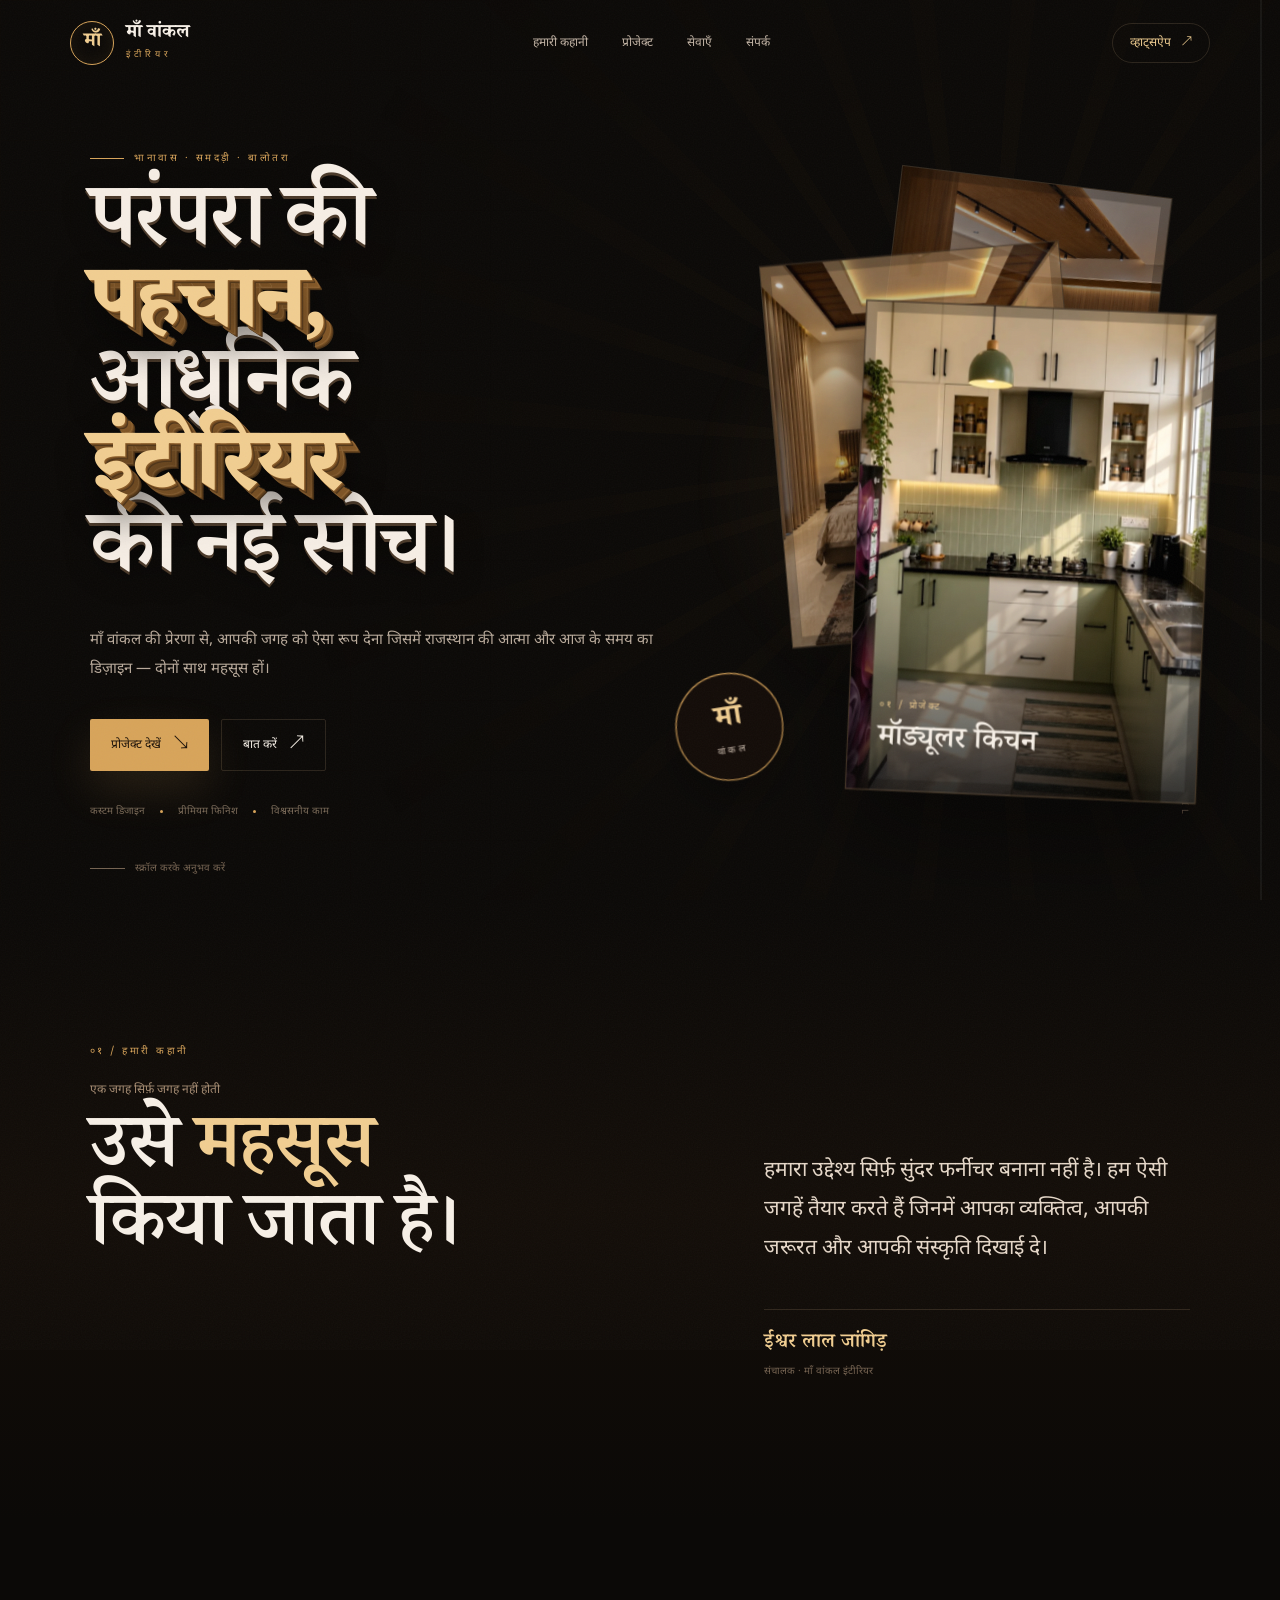
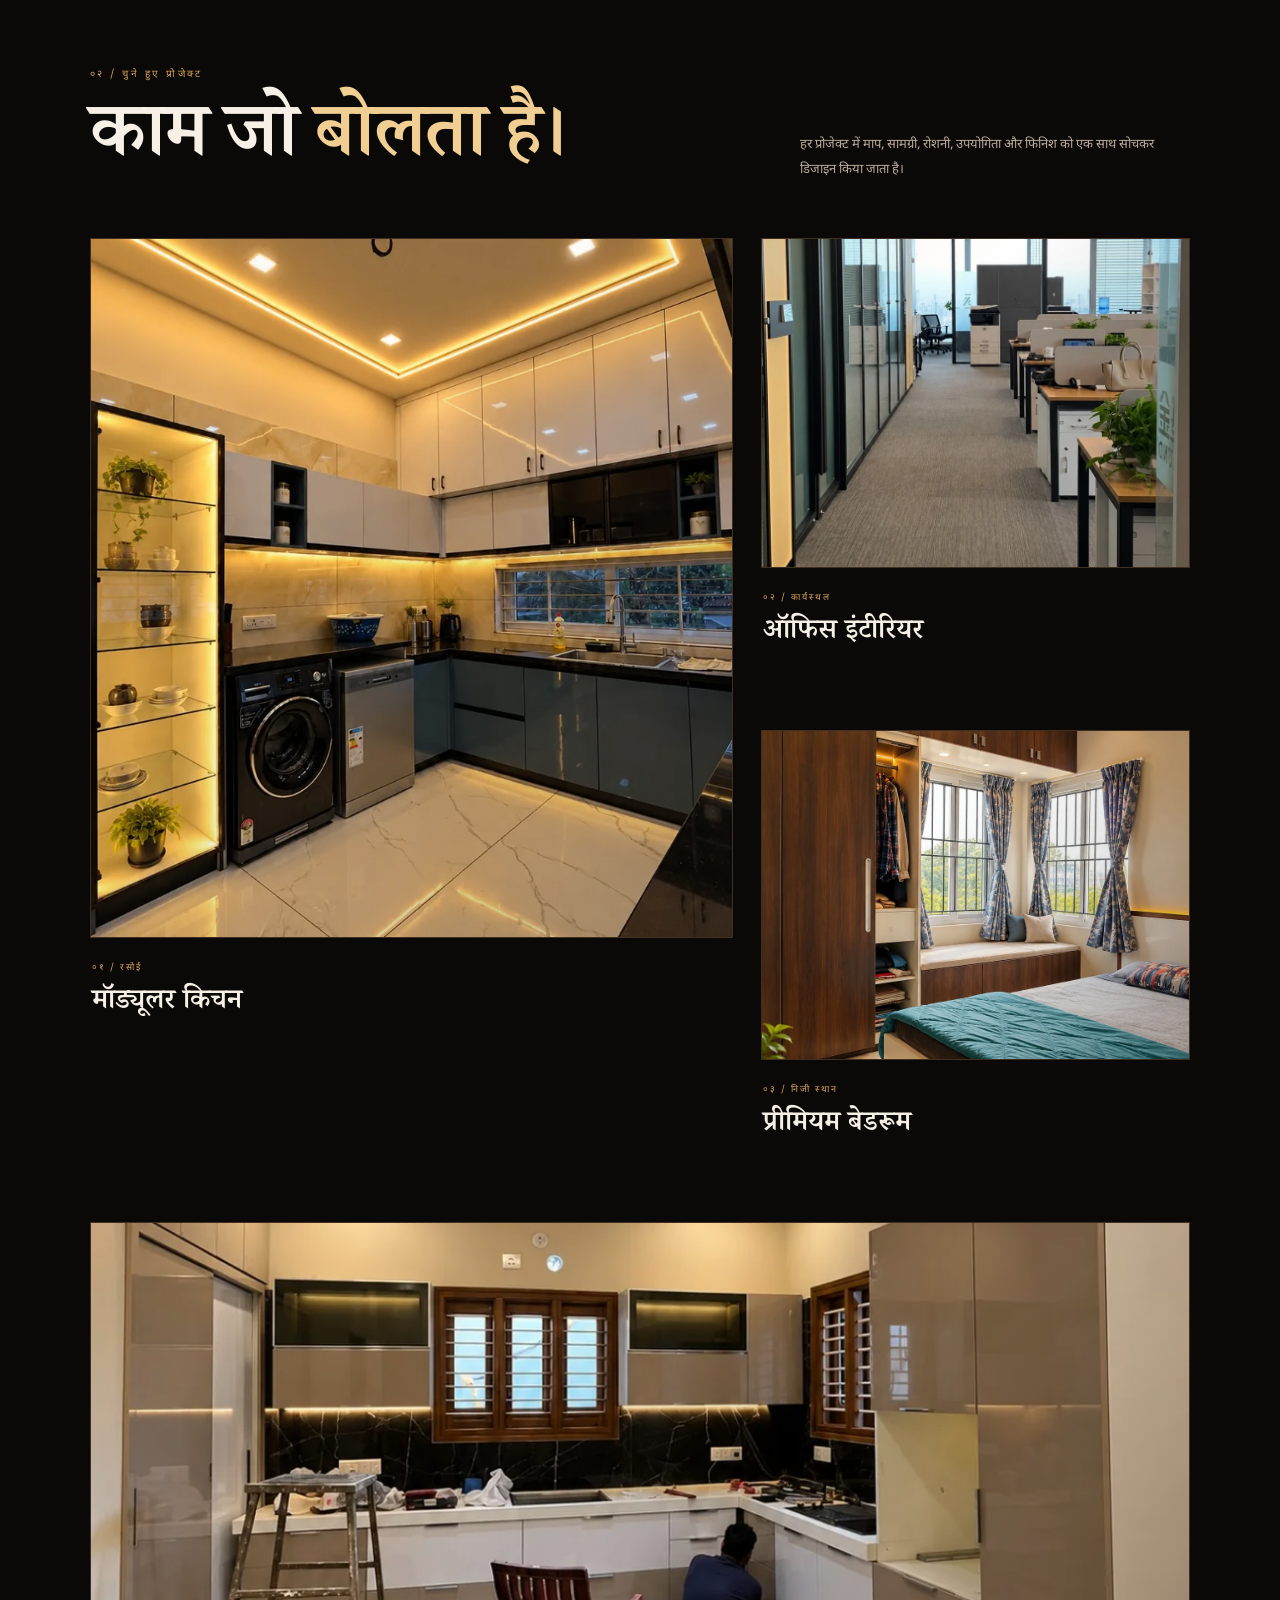
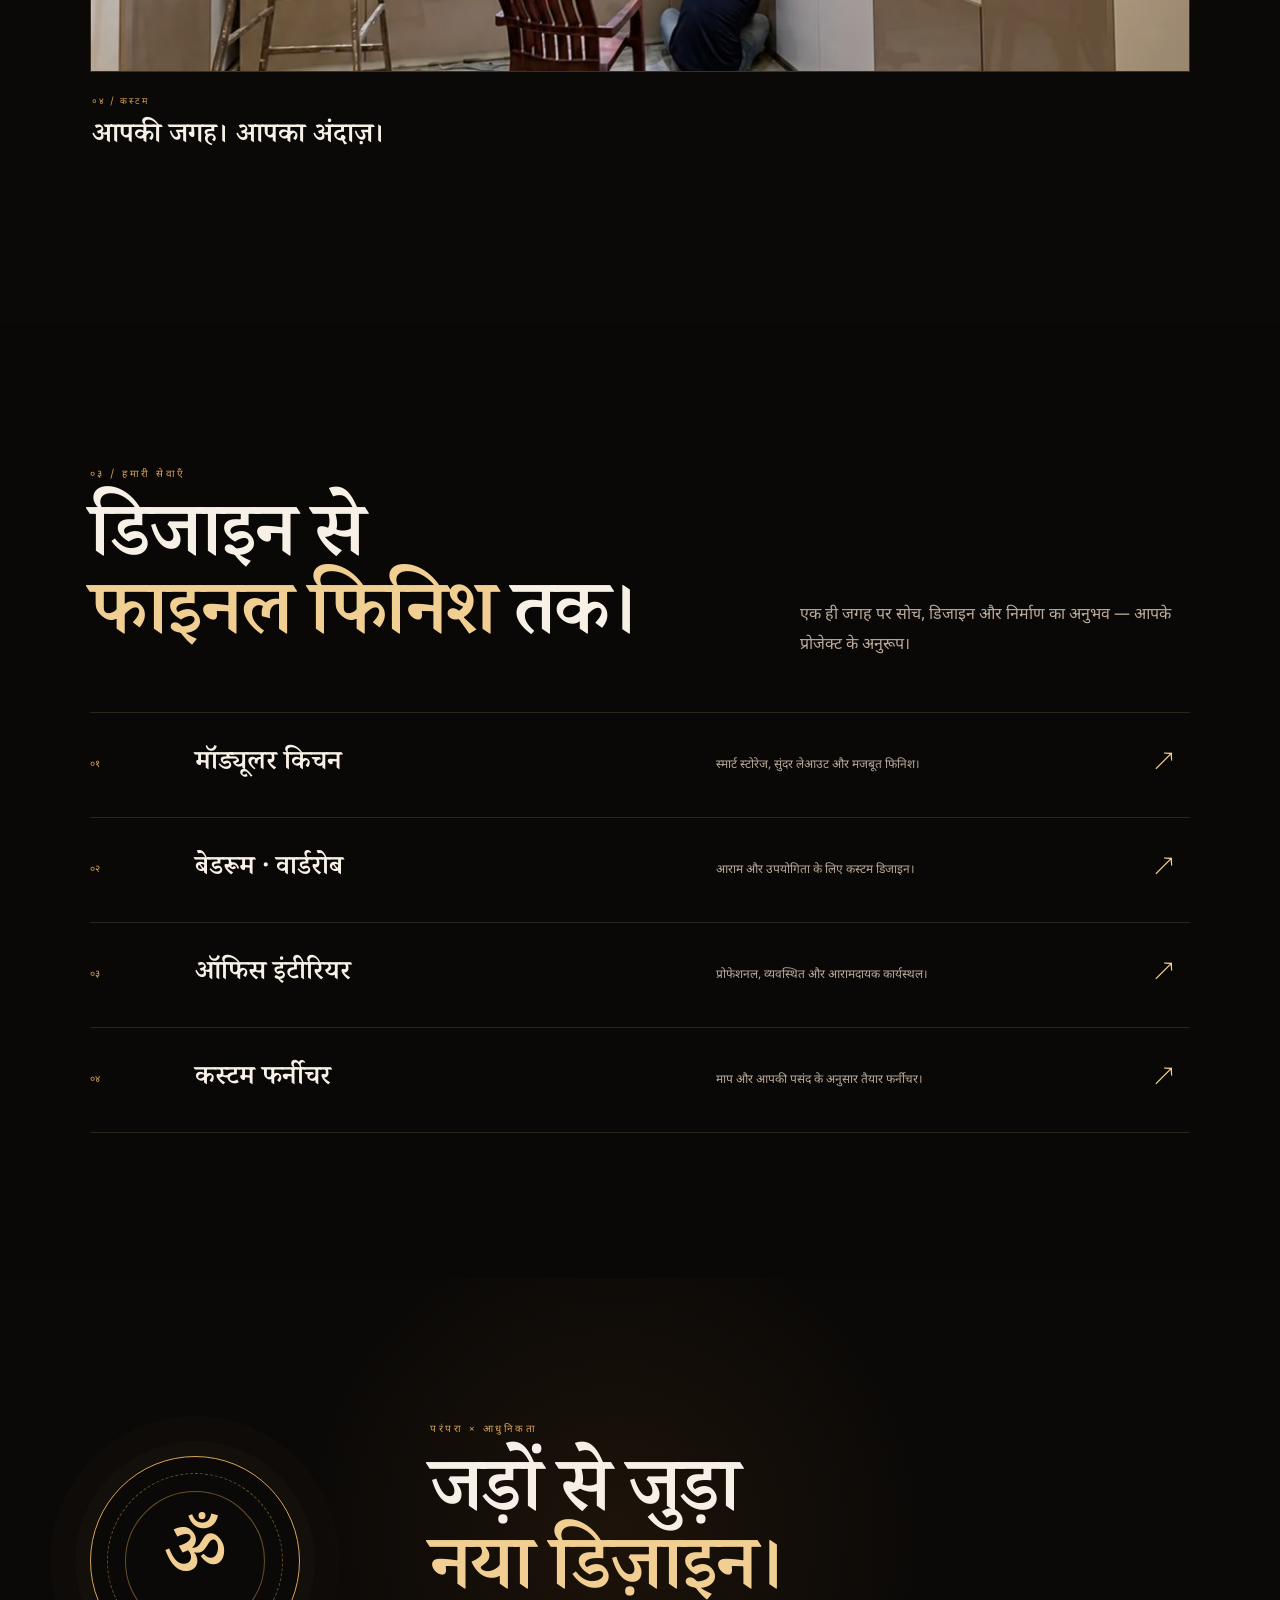
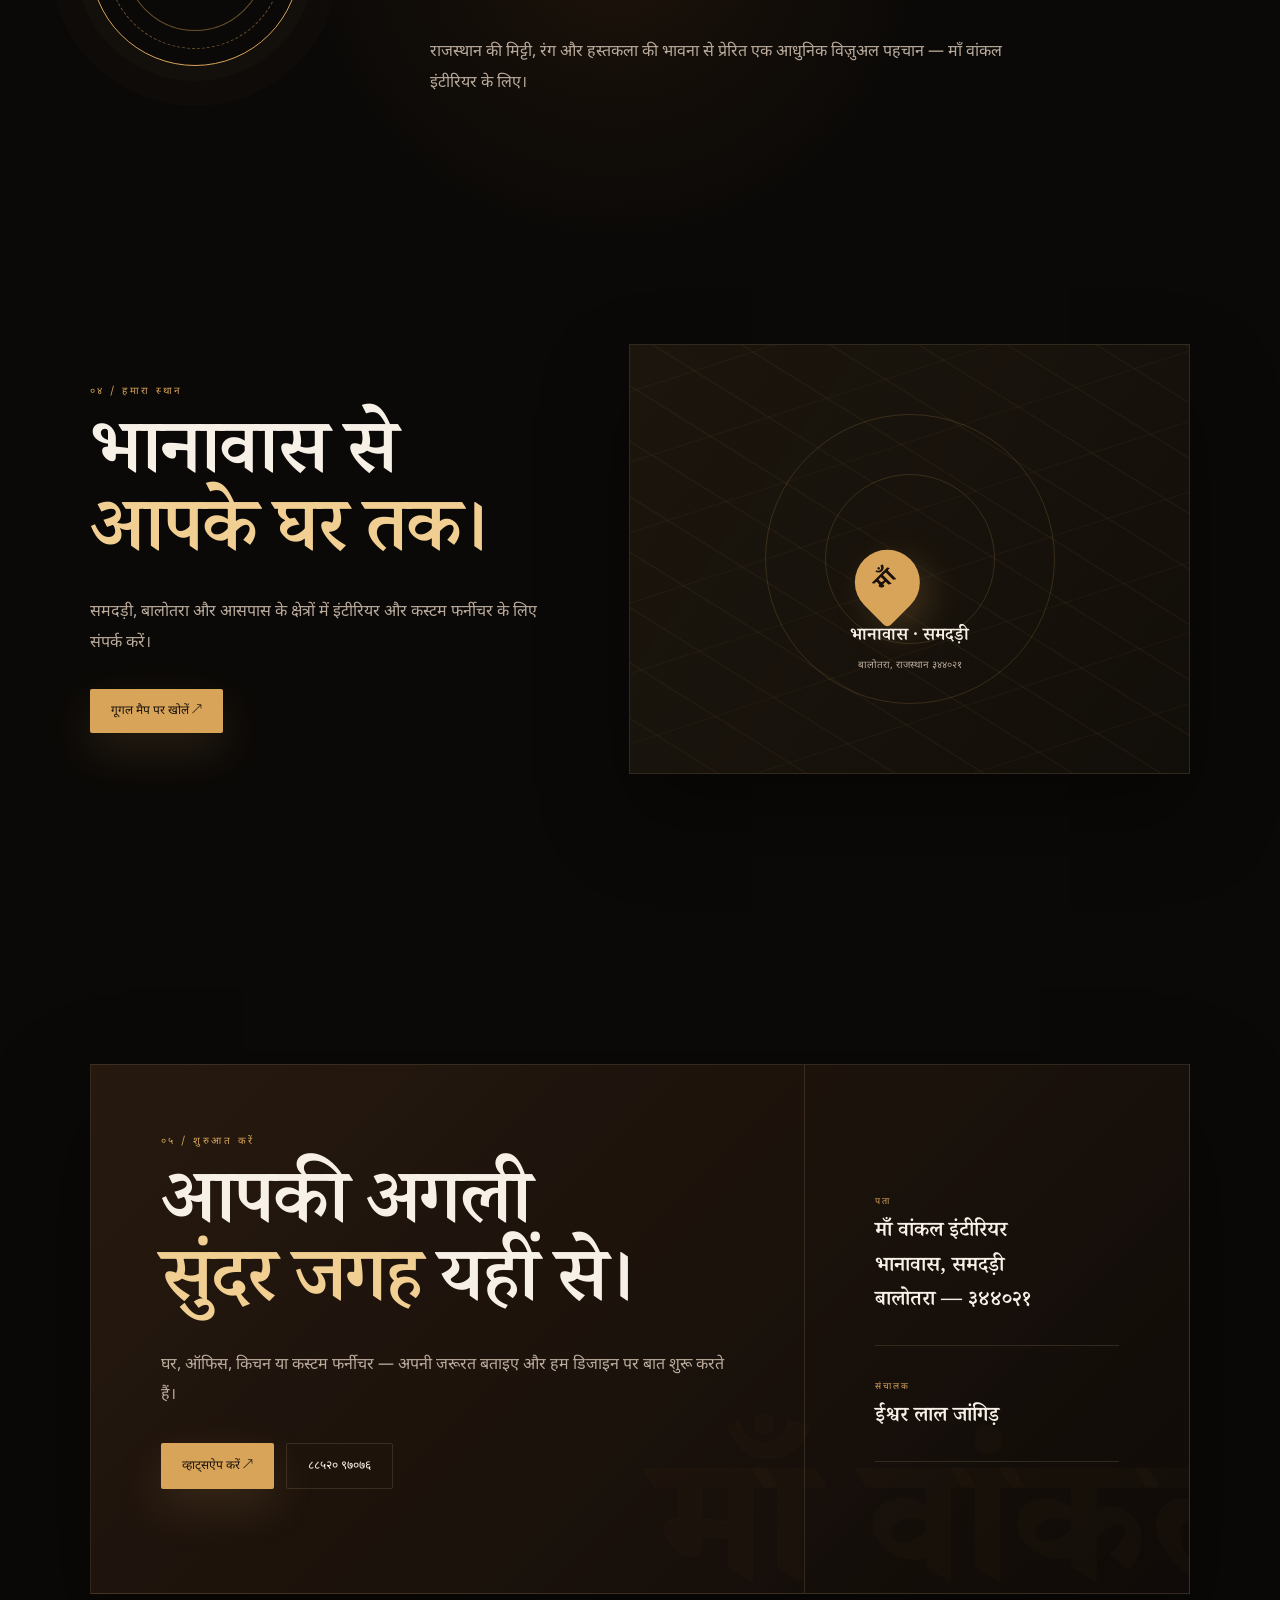
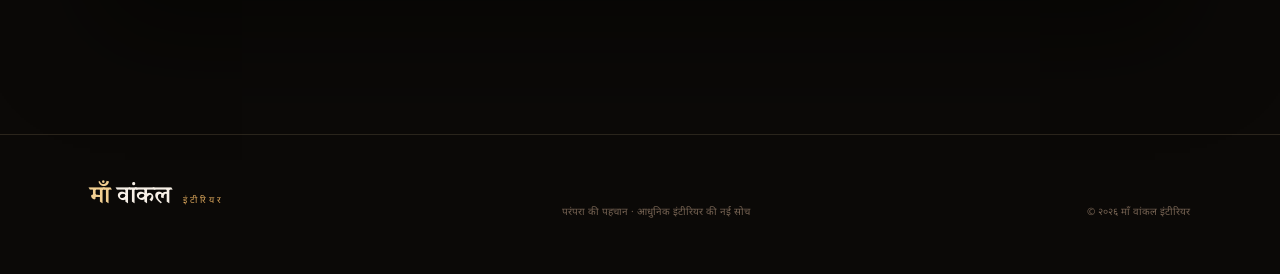
==== commit 858de299: "Update index.html" ====
--- a/index.html
+++ b/index.html
@@ -18,7 +18,7 @@
 <link rel="preconnect" href="https://fonts.googleapis.com">
 <link rel="preconnect" href="https://fonts.gstatic.com" crossorigin>
 <link href="https://fonts.googleapis.com/css2?family=Noto+Sans+Devanagari:wght@400;500;600;700;800;900&family=Noto+Serif+Devanagari:wght@500;600;700;800&display=swap" rel="stylesheet">
-
+<link rel="stylesheet" href="./styles.css">
 <script type="application/ld+json">
 {
   "@context":"https://schema.org",
--- a/styles.css
+++ b/styles.css
@@ -0,0 +1,47 @@
+:root{
+--ink:#f7f0e7;--muted:#b9aa9b;--gold:#d8a45a;--gold2:#f1ce91;--sand:#6d4a2a;
+--bg:#0b0907;--bg2:#15100b;--line:rgba(236,204,157,.14);
+--serif:"Noto Serif Devanagari",serif;--sans:"Noto Sans Devanagari",sans-serif;
+}
+*{box-sizing:border-box;margin:0;padding:0}
+html{scroll-behavior:smooth;background:var(--bg)}
+body{background:var(--bg);color:var(--ink);font-family:var(--sans);overflow-x:hidden}
+body:before{content:"";position:fixed;inset:0;z-index:-10;background:
+radial-gradient(circle at 70% 10%,rgba(167,104,40,.15),transparent 28%),
+radial-gradient(circle at 5% 70%,rgba(100,55,20,.13),transparent 25%),
+linear-gradient(120deg,#0a0806,#16100b 55%,#0c0907)}
+.noise{position:fixed;inset:-50%;width:200%;height:200%;z-index:90;pointer-events:none;opacity:.035;background-image:url("data:image/svg+xml,%3Csvg xmlns='http://www.w3.org/2000/svg' width='180' height='180' viewBox='0 0 180 180'%3E%3Cfilter id='n'%3E%3CfeTurbulence type='fractalNoise' baseFrequency='.75' numOctaves='4' stitchTiles='stitch'/%3E%3C/filter%3E%3Crect width='100%25' height='100%25' filter='url(%23n)'/%3E%3C/svg%3E")}
+.cursor-glow{position:fixed;width:280px;height:280px;border-radius:50%;pointer-events:none;z-index:1;background:radial-gradient(circle,rgba(216,164,90,.09),transparent 65%);transform:translate(-50%,-50%);opacity:0;transition:opacity .3s}
+.scroll-line{position:fixed;right:18px;top:0;width:2px;height:100vh;background:rgba(255,255,255,.05);z-index:60}.scroll-line i{display:block;width:100%;height:0;background:var(--gold)}
+.loader{position:fixed;inset:0;background:#0a0806;z-index:200;display:grid;place-items:center;align-content:center;gap:15px;transition:opacity .8s,visibility .8s}.loader.hide{opacity:0;visibility:hidden}.loader-mark{width:80px;height:80px;border:1px solid var(--gold);border-radius:50%;display:grid;place-items:center;color:var(--gold2);font:700 34px var(--serif);box-shadow:0 0 50px rgba(216,164,90,.1)}.loader-line{width:90px;height:1px;background:linear-gradient(90deg,transparent,var(--gold),transparent);animation:load 1.4s infinite}.loader span{font-size:11px;letter-spacing:3px;color:var(--muted)}@keyframes load{0%{transform:scaleX(0)}100%{transform:scaleX(1)}}
+.nav{position:fixed;top:0;left:0;right:0;height:86px;padding:0 5.5vw;display:flex;align-items:center;justify-content:space-between;z-index:80;border-bottom:1px solid transparent;transition:.5s}.nav.scrolled{height:72px;background:rgba(10,8,6,.78);backdrop-filter:blur(20px);border-color:var(--line)}
+.brand{display:flex;gap:12px;align-items:center;color:var(--ink);text-decoration:none}.brand-seal{width:44px;height:44px;border:1px solid var(--gold);border-radius:50%;display:grid;place-items:center;font:700 20px var(--serif);color:var(--gold2);box-shadow:inset 0 0 20px rgba(216,164,90,.08)}.brand b{font:700 19px var(--serif);display:block;line-height:1}.brand small{font-size:9px;letter-spacing:4px;color:var(--gold);display:block;margin-top:5px}
+.nav nav{display:flex;gap:34px}.nav nav a{color:#c4b5a6;text-decoration:none;font-size:12px;transition:.3s}.nav nav a:hover{color:var(--gold2)}
+.nav-button{color:var(--gold2);border:1px solid var(--line);padding:11px 17px;border-radius:40px;text-decoration:none;font-size:12px}.nav-button span{margin-left:8px}.menu{display:none;border:0;background:none;color:var(--ink);font-size:27px}
+.hero{min-height:100svh;position:relative;display:grid;grid-template-columns:1.03fr .97fr;align-items:center;padding:145px 7vw 75px;overflow:hidden;perspective:1400px}
+.hero-rays{position:absolute;inset:-20%;z-index:-2;opacity:.48;background:repeating-conic-gradient(from 260deg at 69% 50%,rgba(216,164,90,.075) 0deg 3deg,transparent 3deg 13deg);mask-image:radial-gradient(circle at 69% 50%,#000,transparent 57%)}
+.heritage-grid{position:absolute;inset:0;z-index:-1;opacity:.18;background-image:linear-gradient(rgba(216,164,90,.05) 1px,transparent 1px),linear-gradient(90deg,rgba(216,164,90,.05) 1px,transparent 1px);background-size:70px 70px;mask-image:linear-gradient(90deg,#000,transparent 75%)}
+.hero-copy{position:relative;z-index:4;max-width:730px}.kicker,.section-index{font-size:10px;letter-spacing:2.5px;color:var(--gold);display:flex;gap:10px;align-items:center}.kicker span{width:34px;height:1px;background:var(--gold)}
+.hero-title-wrap{margin:25px 0 28px;transform-style:preserve-3d}.hero-title{font:600 clamp(52px,7vw,108px)/.91 var(--serif);letter-spacing:-4px;transform-style:preserve-3d;text-wrap:balance}.hero-title span{display:block;color:#f6eee5;text-shadow:0 3px 0 #4a3929,0 10px 28px rgba(0,0,0,.48)}.hero-title strong{display:block;color:var(--gold2);font-weight:800;position:relative;text-shadow:1px 1px 0 #8a5c29,2px 2px 0 #6c471f,3px 3px 0 #4e3419,0 18px 35px rgba(0,0,0,.45);transform:translateZ(25px)}.hero-title strong:after{content:attr(data-text);position:absolute;inset:0;color:transparent;-webkit-text-stroke:1px rgba(242,204,145,.15);transform:translate3d(7px,7px,-15px);z-index:-1}
+.hero-sub{max-width:610px;color:var(--muted);line-height:1.95;font-size:15px}.hero-cta{display:flex;gap:12px;margin:34px 0}.button{display:inline-flex;align-items:center;gap:13px;padding:14px 21px;border-radius:2px;text-decoration:none;font-size:12px;transition:.45s}.button span{font-size:17px}.button.gold{background:var(--gold);color:#1b1108;box-shadow:0 18px 45px rgba(216,164,90,.14)}.button.gold:hover{transform:translateY(-5px);box-shadow:0 24px 55px rgba(216,164,90,.22)}.button.line{border:1px solid var(--line);color:var(--ink)}.button.line:hover{border-color:var(--gold);transform:translateY(-5px)}
+.hero-meta{display:flex;gap:15px;color:#796957;font-size:10px;align-items:center}.hero-meta i{width:3px;height:3px;background:var(--gold);border-radius:50%}
+.hero-stage{height:680px;position:relative;transform-style:preserve-3d}.stage-halo{position:absolute;inset:10% 8%;border-radius:50%;background:radial-gradient(circle,rgba(216,164,90,.12),transparent 64%);filter:blur(10px)}.image-card{position:absolute;overflow:hidden;border:1px solid rgba(240,208,160,.22);background:#20150d;box-shadow:0 45px 90px rgba(0,0,0,.5);transform-style:preserve-3d;will-change:transform}.image-card:before{content:"";position:absolute;inset:0;border:10px solid rgba(15,10,7,.25);z-index:2;pointer-events:none}.image-card img{width:100%;height:100%;display:block;object-fit:cover;filter:saturate(.88) contrast(1.06);transition:transform 1s cubic-bezier(.2,.8,.2,1)}.card-a{width:54%;height:46%;right:1%;top:3%;transform:rotate(7deg) translateZ(-80px);opacity:.62}.card-b{width:56%;height:56%;right:22%;top:16%;transform:rotate(-5deg) translateZ(10px);opacity:.78}.card-c{width:62%;height:68%;right:3%;top:25%;transform:rotate(2.5deg) translateZ(80px)}.card-c:hover img{transform:scale(1.06)}.card-overlay{position:absolute;inset:0;background:linear-gradient(180deg,transparent 50%,rgba(0,0,0,.78));z-index:1}.image-caption{position:absolute;bottom:25px;left:28px;right:28px;z-index:3}.image-caption small{display:block;color:var(--gold2);font-size:9px;letter-spacing:2px;margin-bottom:5px}.image-caption b{font:600 28px var(--serif)}.seal-float{position:absolute;left:3%;bottom:10%;width:100px;height:100px;border:1px solid var(--gold);border-radius:50%;display:grid;place-items:center;align-content:center;text-align:center;background:rgba(20,12,8,.88);font:700 28px var(--serif);color:var(--gold2);box-shadow:0 20px 55px rgba(0,0,0,.4);transform:rotate(-9deg) translateZ(100px)}.seal-float small{font:500 9px var(--sans);letter-spacing:3px;color:var(--muted)}.stage-caption{position:absolute;right:0;bottom:1%;font:9px var(--sans);letter-spacing:4px;color:#685646;writing-mode:vertical-rl}
+.scroll-hint{position:absolute;bottom:25px;left:7vw;font-size:10px;color:#756351;display:flex;align-items:center;gap:10px}.scroll-hint span{width:35px;height:1px;background:#756351}
+.section{padding:145px 7vw;position:relative}.section-index{margin-bottom:24px}
+.statement{background:linear-gradient(180deg,transparent,rgba(75,44,19,.13),transparent)}.statement-grid{display:grid;grid-template-columns:1fr .8fr;gap:11vw}.eyebrow{font-size:12px;color:#a88e74;margin-bottom:18px}.mega,.section-top h2,.service-heading h2,.heritage h2,.location h2,.contact h2{font:600 clamp(48px,6vw,88px)/1.02 var(--serif);letter-spacing:-2px}.mega em,.section-top h2 em,.service-heading h2 em,.heritage h2 em,.location h2 em,.contact h2 em{font-style:normal;color:var(--gold2)}.statement-copy{padding-top:70px}.statement-copy>p{font-size:21px;line-height:1.85;color:#e5d7c8}.signature{border-top:1px solid var(--line);margin-top:40px;padding-top:18px;display:flex;flex-direction:column}.signature span{font:600 20px var(--serif);color:var(--gold2)}.signature small{color:#776553;font-size:10px;margin-top:5px}
+.section-top{display:flex;justify-content:space-between;align-items:end;gap:40px;margin-bottom:55px}.section-top>p{max-width:390px;color:var(--muted);line-height:1.9;font-size:13px}
+.gallery{display:grid;grid-template-columns:1.2fr .8fr;gap:42px 28px}.gallery-item{min-height:450px}.gallery-item.item-tall{grid-row:span 2}.gallery-item.item-wide{grid-column:1/-1}.photo{height:330px;overflow:hidden;background:#21150c;border:1px solid var(--line);position:relative}.item-tall .photo{height:700px}.item-wide .photo{height:450px}.photo:after{content:"";position:absolute;inset:0;background:linear-gradient(135deg,rgba(216,164,90,.07),transparent 35%,rgba(0,0,0,.22));pointer-events:none}.photo img{width:100%;height:100%;object-fit:cover;display:block;transition:transform 1.1s cubic-bezier(.2,.8,.2,1),filter .8s}.gallery-item:hover img{transform:scale(1.055);filter:saturate(1.02)}.project-label{padding:18px 2px}.project-label small{font-size:9px;letter-spacing:2px;color:var(--gold)}.project-label h3{font:600 28px var(--serif);margin-top:5px}
+.services{background:#0a0806}.service-heading{display:flex;justify-content:space-between;align-items:end;gap:40px;margin-bottom:50px}.service-heading p{max-width:390px;color:var(--muted);line-height:1.9}.service-list{border-top:1px solid var(--line)}.service{display:grid;grid-template-columns:80px 1.2fr 1fr 35px;align-items:center;gap:25px;padding:31px 0;border-bottom:1px solid var(--line);transition:.5s}.service:hover{padding-left:18px;background:linear-gradient(90deg,rgba(216,164,90,.06),transparent)}.service>span{color:var(--gold);font-size:10px}.service h3{font:600 27px var(--serif)}.service p{font-size:12px;color:var(--muted)}.service b{font-size:22px;font-weight:400;color:var(--gold2)}
+.heritage{background:radial-gradient(circle at 48% 45%,rgba(111,65,25,.18),transparent 42%)}.heritage-inner{max-width:1100px;margin:auto;display:grid;grid-template-columns:250px 1fr;gap:90px;align-items:center}.mandala{width:210px;height:210px;border:1px solid var(--gold);border-radius:50%;display:grid;place-items:center;position:relative;box-shadow:0 0 0 15px rgba(216,164,90,.025),0 0 0 40px rgba(216,164,90,.012)}.mandala:before,.mandala:after{content:"";position:absolute;border:1px dashed rgba(216,164,90,.45);border-radius:50%}.mandala:before{inset:16px}.mandala:after{inset:34px;transform:rotate(45deg);border-style:solid}.mandala div{font:600 70px var(--serif);color:var(--gold2)}.heritage-copy p{max-width:590px;color:var(--muted);line-height:1.9;margin-top:22px}
+.location{padding-top:100px}.location-grid{max-width:1200px;margin:auto;display:grid;grid-template-columns:.9fr 1.1fr;gap:80px;align-items:center}.location h2{margin-bottom:20px}.location p{color:var(--muted);line-height:1.9;max-width:470px;margin-bottom:30px}.map-card{height:430px;border:1px solid var(--line);overflow:hidden;background:#120e09;position:relative;box-shadow:0 40px 80px rgba(0,0,0,.35)}.map-art{position:absolute;inset:0;background:linear-gradient(125deg,rgba(216,164,90,.05),transparent),repeating-linear-gradient(32deg,transparent 0 45px,rgba(216,164,90,.05) 46px 47px),repeating-linear-gradient(-18deg,transparent 0 65px,rgba(216,164,90,.035) 66px 67px)}.map-ring{position:absolute;border:1px solid rgba(216,164,90,.18);border-radius:50%;left:50%;top:50%;transform:translate(-50%,-50%)}.r1{width:290px;height:290px}.r2{width:170px;height:170px}.map-pin{position:absolute;left:50%;top:50%;transform:translate(-50%,-70%);width:65px;height:65px;border-radius:50% 50% 50% 5px;rotate:-45deg;background:var(--gold);display:grid;place-items:center;color:#1b1108;font:700 23px var(--serif);box-shadow:0 15px 35px rgba(216,164,90,.2)}.map-pin::first-letter{rotate:45deg}.map-label{position:absolute;left:50%;top:65%;transform:translateX(-50%);text-align:center;color:var(--ink);font:600 18px var(--serif);white-space:nowrap}.map-label small{font:400 10px var(--sans);color:var(--muted)}
+.contact{padding-bottom:140px}.contact-card{max-width:1250px;margin:auto;border:1px solid var(--line);background:linear-gradient(135deg,rgba(64,40,22,.52),rgba(16,11,8,.86));display:grid;grid-template-columns:1.3fr .7fr;min-height:530px;box-shadow:0 45px 100px rgba(0,0,0,.42);position:relative;overflow:hidden}.contact-card:after{content:"माँ वांकल";position:absolute;right:-90px;bottom:-100px;font:800 180px var(--serif);color:rgba(216,164,90,.025);white-space:nowrap}.contact-main,.contact-info{padding:70px}.contact-main{border-right:1px solid var(--line)}.contact h2{margin-bottom:22px}.contact-main p{max-width:610px;color:var(--muted);line-height:1.9}.contact-buttons{display:flex;gap:12px;margin-top:32px;flex-wrap:wrap}.contact-info{display:flex;flex-direction:column;justify-content:center;gap:35px}.contact-info>div{padding-bottom:25px;border-bottom:1px solid var(--line)}.contact-info small{display:block;color:var(--gold);font-size:9px;letter-spacing:2px;margin-bottom:8px}.contact-info strong{font:600 21px/1.65 var(--serif)}
+footer{border-top:1px solid var(--line);padding:45px 7vw 55px;display:flex;align-items:end;justify-content:space-between;gap:20px;flex-wrap:wrap;color:#756252}footer .footer-brand{font:600 25px var(--serif);color:var(--ink)}footer .footer-brand span{color:var(--gold2)}footer .footer-brand small{font:400 9px var(--sans);letter-spacing:3px;color:var(--gold);margin-left:5px}footer p,footer>small{font-size:10px}
+.reveal{opacity:0;transform:translate3d(0,55px,0) scale(.985);transition:opacity 1s cubic-bezier(.2,.7,.2,1),transform 1.15s cubic-bezier(.2,.8,.2,1)}.reveal.visible{opacity:1;transform:none}.delay{transition-delay:.14s}
+@media(max-width:900px){
+.nav{padding:0 5vw}.nav nav{display:none;position:absolute;top:75px;left:5vw;right:5vw;padding:22px;background:rgba(12,9,7,.97);border:1px solid var(--line);flex-direction:column;gap:18px}.nav nav.open{display:flex}.menu{display:block}.nav-button{display:none}
+.hero{grid-template-columns:1fr;padding:125px 6vw 75px}.hero-stage{height:540px;margin-top:10px}.card-a{right:0}.card-b{right:20%}.card-c{right:3%}.stage-caption{right:1%}
+.statement-grid,.location-grid,.contact-card,.heritage-inner{grid-template-columns:1fr}.statement-copy{padding-top:0}.gallery{grid-template-columns:1fr}.gallery-item.item-tall{grid-row:auto}.gallery-item.item-wide{grid-column:auto}.item-tall .photo,.item-wide .photo,.photo{height:410px}.service-heading,.section-top{display:block}.service-heading p,.section-top>p{margin-top:20px}.contact-main{border-right:0;border-bottom:1px solid var(--line)}.contact-main,.contact-info{padding:45px}.map-card{height:360px}
+}
+@media(max-width:560px){
+.scroll-line{display:none}.hero{padding:120px 5vw 60px}.hero-title{font-size:48px;letter-spacing:-2px}.hero-stage{height:430px}.card-c{height:67%;top:24%}.card-b{height:54%;top:15%}.card-a{height:43%}.seal-float{width:75px;height:75px;font-size:20px}.seal-float small{font-size:7px}.stage-caption{font-size:7px}.section{padding:105px 5vw}.mega,.section-top h2,.service-heading h2,.heritage h2,.location h2,.contact h2{font-size:45px}.service{grid-template-columns:42px 1fr 28px}.service p{display:none}.service h3{font-size:21px}.contact-main,.contact-info{padding:34px 25px}.location-grid{gap:45px}.hero-meta{gap:8px}.hero-meta i{display:none}
+}
